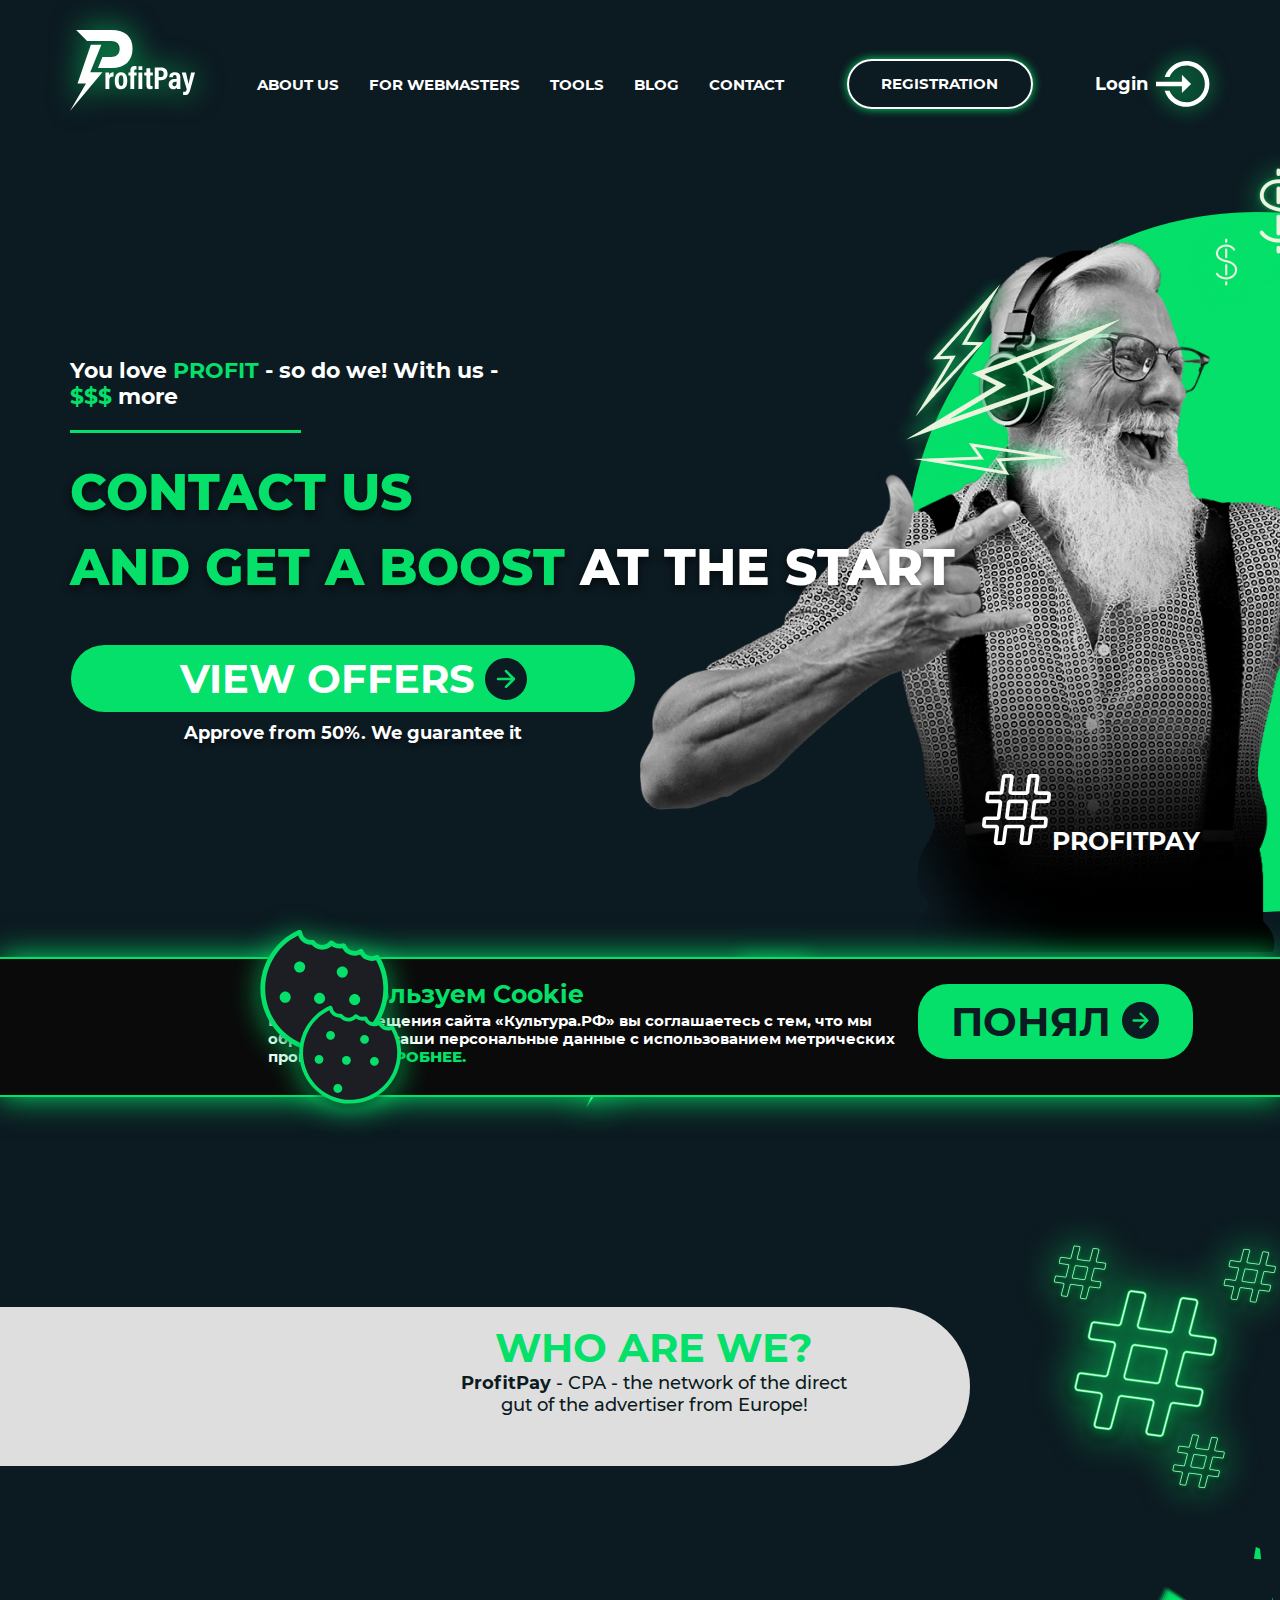
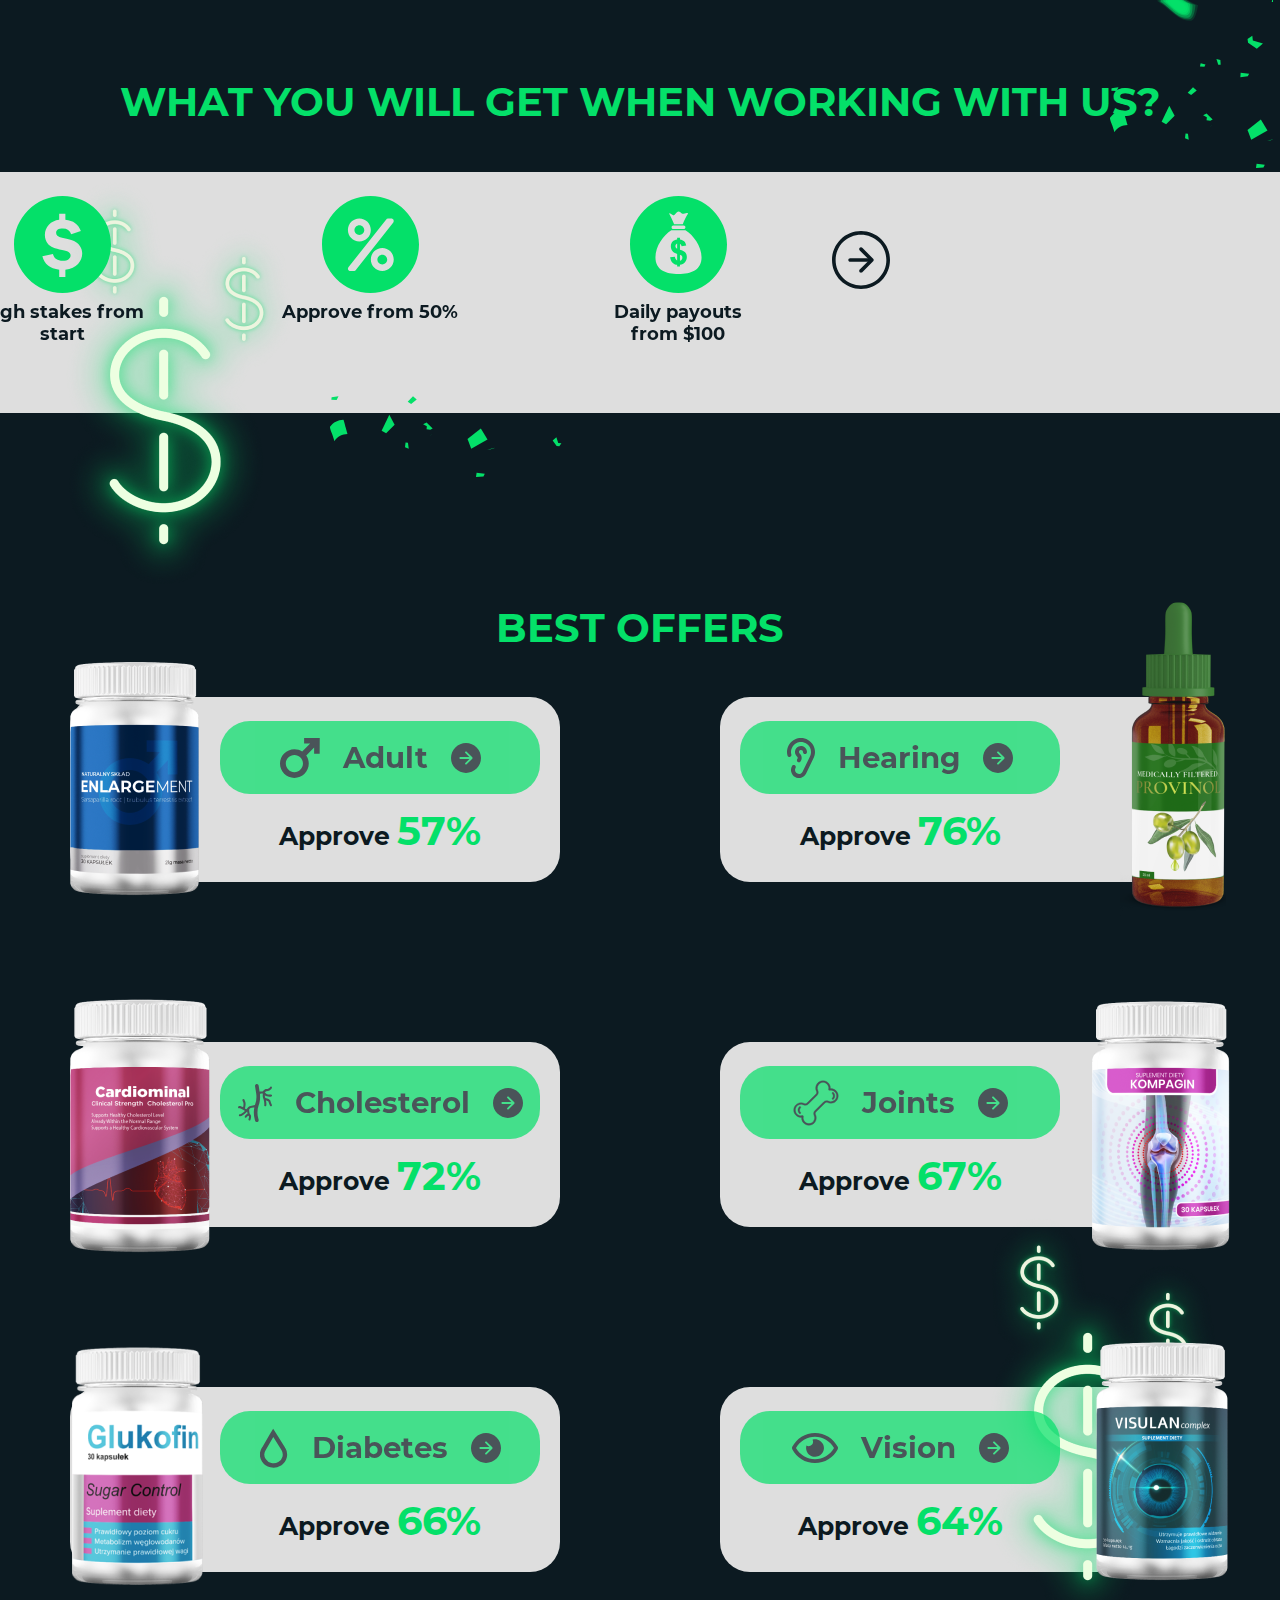
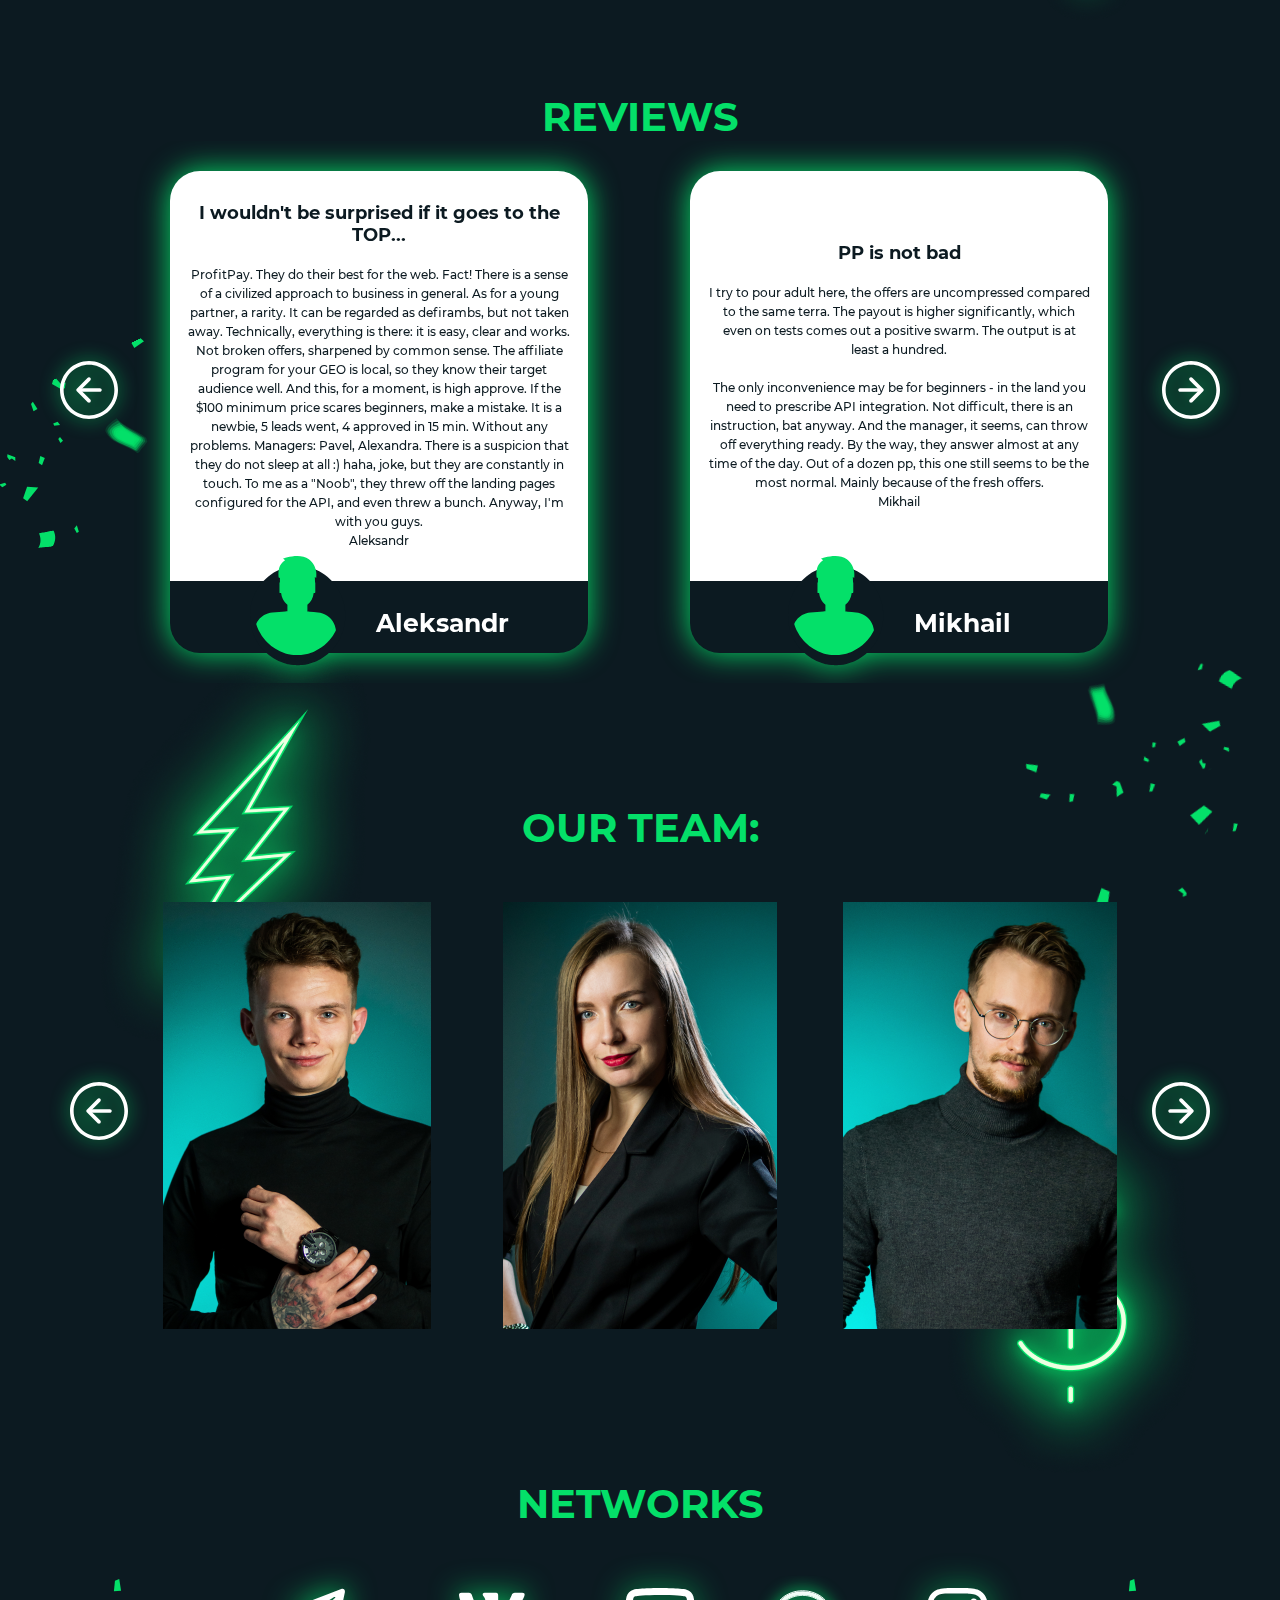
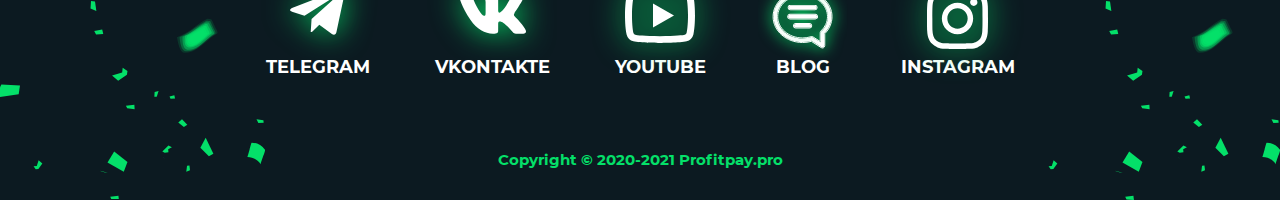
==== en/index.html @ e33f4a64 "en" ====
<!DOCTYPE html>
<html lang="en">
  <head>
    <meta charset="UTF-8" />
    <meta name="viewport" content="width=device-width, initial-scale=1.0" />
    <title>Profit Pay</title>
    <link rel="stylesheet" href="/css/style.css" />
    <link rel="stylesheet" href="/css/media.css">
  </head>

  <body class="body">
    <div class="modal-form">
      <span class="modal-form__x btnClose"></span>
      <h2 class="section-heading modal-form__heading">NETWORKS</h2>

      <div class="modal-form__socials">
        <div class="modal-form__item">
          <a  href="https://t.me/cpafbcat"  target="_blank"  class="modal-form__link">
            <span class="modal-form__icon modal-form__icon-tg"></span>
            <span class="modal-form__name">TELEGRAM</span>
            <span class="modal-form__desc">@PROFITPAYCPA</span>
            <span class="modal-form__btn">LOGIN <span class="modal-form__vector"></span></span>
          </a>
        </div>

        <div class="modal-form__item">
          <a  href="https://vk.com/profitpay"  target="_blank"  class="modal-form__link">
            <span class="modal-form__icon modal-form__icon-vk"></span>
            <span class="modal-form__name">ВКОНТАКТЕ</span>
            <span class="modal-form__desc">@PROFITPAYCPA</span>
            <span class="modal-form__btn">LOGIN <span class="modal-form__vector"></span></span>
          </a>
        </div>
      </div>
    </div>
    <div class="overlay"></div>

    <header>      
      <div class="container header__container">
        <button class="nav__toggle" id="toggle"></button>

        <div class="header__left">
          <a class="header__logo">
            <img  src="/image/logo.svg"  alt="Логотип Profit Pay"  class="header__logo-img"/>
          </a>
        </div>

        <div class="header__center">
          <ul class="nav-list">
            <li class="header__nav-item">
              <a href="#section-us" class="header__nav-link">ABOUT US</a>
            </li>

            <li class="header__nav-item">
              <a href="#section-work" class="header__nav-link">FOR WEBMASTERS</a>
            </li>

            <li class="header__nav-item">
              <a href="#section-offers" class="header__nav-link">TOOLS</a>
            </li>

            <li class="header__nav-item">
              <a href="" class="header__nav-link">BLOG</a>
            </li>

            <li class="header__nav-item">
              <a href="" class="header__nav-link">CONTACT</a>
            </li>
          </ul>
        </div>

        <div class="header__sigh-up-btn">
          <a  href="https://dashboard.profitpay.pro/register"  class="header__sign-up-link">REGISTRATION</a>
        </div>

        <div class="header__log-in-btn">
          <a  href="https://dashboard.profitpay.pro/login"  class="header__log-in-link">
            <span class="header__log-in-text">Login</span>
            <span class="header__log-in-icon"></span>
          </a>
        </div>
      </div>
    </header>

    <main>
      <h1 class="visually-hidden">Profit Pay</h1>

      <div class="section-hero__circle">
        <section class="section-hero">
          <div class="container section-hero__container">
            <div class="section-hero__lightnings">
              <img  src="/image/hero-lightnings.png"  alt=""  class="additional-img"/>
            </div>

            <div class="section-hero__dolls">
              <img src="/image/hero-doll.png" alt="" class="additional-img" />
            </div>

            <p class="section-hero__profit">
              You love <span class="green-color">PROFIT</span> - so do we! With us -
              <span class="green-color">$$$</span> more
            </p>

            <p class="section-hero__write-us">
              <span class="green-color">CONTACT US <br />AND GET A BOOST</span> AT THE START
            </p>

            <div class="section-hero__offers-btn-desc">
              <div class="section-hero__offers-btn">
                <a href="https://dashboard.profitpay.pro/register" class="section-hero__offers-link">
                  <span>VIEW OFFERS</span> 
                  <span class="section-hero__vector"></span></a>
              </div>

              <div>
                <p class="section-hero__link-desc">
                  Approve from 50%. We guarantee it
                </p>
              </div>
            </div>

            <p class="section-hero__profitpay">PROFITPAY</p>

            <ul class="section-hero__social-list">
              <li class="section-hero__social-item section-hero__social-item-tg">
                <a  href="https://t.me/cpafbcat"  target="_blank"  class="section-hero__social-link section-hero__social-link-tg">
                  <span  class="section-hero__social-icon section-hero__social-icon-tg"></span>
                  
                  <span>
                    <span class="section-hero__social-name">Telegram</span>
                    <br />@PROFITPAYCPA
                  </span>
                </a>
              </li>

              <li class="section-hero__social-item section-hero__social-item-vk">
                <a  href="https://vk.com/profitpay"  target="_blank"  class="section-hero__social-link section-hero__social-link-vk">
                  <span  class="section-hero__social-icon section-hero__social-icon-vk"></span>
                  <span>
                    <span class="section-hero__social-name">Vkontakte</span>
                    <br />VK.COM/PROFITPAY
                  </span>
                </a>
              </li>
            </ul>
          </div>

          <div class="section-cookie">
            <div class="section-cookie__container">
              <span class="section-cookie__icon"></span>
              <div class="section-cookie__text">
                <p class="section-cookie__heading">Мы используем сookie</p>
                <p class="section-cookie__desc">
                  Во время посещения сайта «Культура.РФ» вы соглашаетесь с тем, что мы обрабатываем ваши персональные данные с использованием метрических программ.
                  <a href="" class="section-cookie__link">
                    Подробнее.
                  </a>
                </p>
              </div>

              <button type="submit" class="section-cookie__btn cookiesBtnClose">
                Понял <span class="section-cookie__vector"></span>
              </button>
            </div>
          </div>
        </section>
      </div>

      <section id="section-us" class="section-us">
        <div class="section-us__container">
          <div class="section-us__info">
            <h2 class="section-heading section-us__heading">WHO ARE WE?</h2>
            <p class="section-desc section-us__desc">
              <strong>ProfitPay</strong> - CPA - the network of the direct gut of the advertiser from Europe!
            </p>
          </div>
        </div>
      </section>

      <section id="section-work" class="section-work">
        <div class="section-work__doll">
          <img src="/image/work-doll.png" alt="" class="additional-img" />
        </div>

        <div class="conf section-work__conf1"></div>
        <div class="conf section-work__conf2"></div>

        <h2 class="section-heading section-work__heading">
          WHAT YOU WILL GET WHEN WORKING WITH US?
        </h2>

        <div class="section-work__container">
          <div class="section-work__info">
            <ul class="section-work__benefit-list">
              <li  class="section-work__benefit-item section-work__benefit-item-doll">
                <p class="section-desc section-work__desc">
                  <strong>High stakes from start</strong>
                </p>
              </li>

              <li  class="section-work__benefit-item section-work__benefit-item-percent">
                <p class="section-desc section-work__desc">
                  <strong>Approve from 50%</strong>
                </p>
              </li>

              <li  class="section-work__benefit-item section-work__benefit-item-money">
                <p class="section-desc section-work__desc">
                  <strong>Daily payouts from $100</strong>
                </p>
              </li>

              <li  class="section-work__benefit-item section-work__benefit-item-call-center">
                <p class="section-desc section-work__desc">
                  <strong>Own Call Center</strong>
                </p>
              </li>

              <li  class="section-work__benefit-item section-work__benefit-item-support">
                <p class="section-desc section-work__desc">
                  <strong>Support 24/7</strong>
                </p>
              </li>

              <li  class="section-work__benefit-item section-work__benefit-item-crown">
                <p class="section-desc section-work__desc">
                  <strong>Эксклюзивные офферы и перевод промо-материалов</strong>
                </p>
              </li>
            </ul>
          </div>
        </div>
      </section>

      <section id="section-offers" class="section-offers">
        <div class="container">
          <div class="section-offers__doll">
            <img src="/image/work-doll.png" alt="" class="additional-img" />
          </div>

          <h2 class="section-heading section-offers__heading">BEST OFFERS</h2>

          <ul class="section-offers__offers-list">
            <li class="section-offers__offer">
              <img src="/image/offer-adult.png" alt="" class="section-offers__img section-offers__adult-img"/>

              <div class="section-offers__block section-offers__block-odd">
                <div class="section-offers__btn">
                  <a href="" class="section-offers__offer-link section-offers__offer-info">
                    <span class="section-offers__icon section-offers__icon-adult" ></span>
                    
                    <h3 class="section-offers__offer-name">Adult</h3>
                    
                    <span class="section-offers__icon section-offers__offer-vector" ></span>
                  </a>
                </div>

                <p class="section-offers__offer-info">
                  Approve <span class="section-heading">57%</span>
                </p>
              </div>
            </li>

            <li class="section-offers__offer">
              <img src="/image/offer-ear.png" alt="" class="section-offers__img section-offers__ear-img"/>

              <div class="section-offers__block section-offers__block-even">
                <div class="section-offers__btn">
                  <a href="" class="section-offers__offer-link section-offers__offer-info">
                    <span class="section-offers__icon section-offers__icon-ear"></span>
                    
                    <h3 class="section-offers__offer-name">Hearing</h3>
                    
                    <span class="section-offers__icon section-offers__offer-vector" ></span>
                  </a>
                </div>

                <p class="section-offers__offer-info">
                  Approve <span class="section-heading">76%</span>
                </p>
              </div>
            </li>

            <li class="section-offers__offer">
              <img src="/image/offer-cardio.png" alt="" class="section-offers__img section-offers__cardio-img"/>

              <div class="section-offers__block section-offers__block-odd">
                <div class="section-offers__btn">
                  <a href="" class="section-offers__offer-link section-offers__offer-info">
                    <span class="section-offers__icon section-offers__icon-cardio"></span>
                    <h3 class="section-offers__offer-name">Cholesterol</h3>
                    <span class="section-offers__icon section-offers__offer-vector"></span>
                  </a>
                </div>

                <p class="section-offers__offer-info">
                  Approve <span class="section-heading">72%</span>
                </p>
              </div>
            </li>

            <li class="section-offers__offer">
              <img  src="/image/offer-bone.png"  alt=""  class="section-offers__img section-offers__bone-img"/>

              <div class="section-offers__block section-offers__block-even">
                <div class="section-offers__btn">
                  <a  href=""  class="section-offers__offer-link section-offers__offer-info">
                    <span  class="section-offers__icon section-offers__icon-bone"></span>
                    <h3 class="section-offers__offer-name">Joints</h3>
                    <span  class="section-offers__icon section-offers__offer-vector"></span>
                  </a>
                </div>

                <p class="section-offers__offer-info">
                  Approve <span class="section-heading">67%</span>
                </p>
              </div>
            </li>

            <li class="section-offers__offer">
              <img  src="/image/offer-blood.png"  alt=""  class="section-offers__img section-offers__blood-img"/>

              <div class="section-offers__block section-offers__block-odd">
                <div class="section-offers__btn">
                  <a  href=""  class="section-offers__offer-link section-offers__offer-info">
                    <span  class="section-offers__icon section-offers__icon-blood"></span>
                    <h3 class="section-offers__offer-name">Diabetes</h3>
                    <span  class="section-offers__icon section-offers__offer-vector"></span>
                  </a>
                </div>

                <p class="section-offers__offer-info">
                  Approve <span class="section-heading">66%</span>
                </p>
              </div>
            </li>

            <li class="section-offers__offer">
              <img  src="/image/offer-eye.png"  alt=""  class="section-offers__img section-offers__eye-img"/>

              <div class="section-offers__block section-offers__block-even">
                <div class="section-offers__btn">
                  <a  href=""  class="section-offers__offer-link section-offers__offer-info">
                    <span  class="section-offers__icon section-offers__icon-eye"></span>
                    <h3 class="section-offers__offer-name">Vision</h3>
                    <span  class="section-offers__icon section-offers__offer-vector"></span>
                  </a>
                </div>

                <p class="section-offers__offer-info">
                  Approve <span class="section-heading">64%</span>
                </p>
              </div>
            </li>
          </ul>
        </div>
      </section>

      <section class="section-review">
        <div class="container">
          <div class="conf section-review__conf"></div>

          <h2 class="section-heading section-review__heading">REVIEWS</h2>

          <ul class="section-review__reviews-list">
            <li class="section-review__reviews-item">
              <div class="section-review__review">
                <p class="section-review__review-heading">
                  I wouldn't be surprised if it goes to the TOP...
                </p>

                <p class="section-review__review-text"> 
                  ProfitPay. They do their best for the web. Fact! There is a sense of a civilized approach to business in general. As for a young partner, a rarity. It can be regarded as defirambs, but not taken away. Technically, everything is there: it is easy, clear and works. Not broken offers, sharpened by common sense. The affiliate program for your GEO is local, so they know their target audience well. And this, for a moment, is high approve. If the $100 minimum price scares beginners, make a mistake. It is a newbie, 5 leads went, 4 approved in 15 min. Without any problems. Managers: Pavel, Alexandra. There is a suspicion that they do not sleep at all :) haha, joke, but they are constantly in touch. To me as a "Noob", they threw off the landing pages configured for the API, and even threw a bunch. Anyway, I'm with you guys.
                  Aleksandr
                </p>
              </div>

              <div class="section-review__user">
                <span>
                  <img  src="/image/review-person.svg"  alt=""  class="section-review__user-icon"/>
                </span>

                <h3 class="section-review__user-name">Aleksandr</h3>
              </div>
            </li>

            <li class="section-review__reviews-item">
              <div class="section-review__review">
                <p class="section-review__review-heading">PP is not bad</p>

                <p class="section-review__review-text">
                  I try to pour adult here, the offers are uncompressed compared to the same terra. The payout is higher significantly, which even on tests comes out a positive swarm. The output is at least a hundred.
                  
                  The only inconvenience may be for beginners - in the land you need to prescribe API integration. Not difficult, there is an instruction, bat anyway. And the manager, it seems, can throw off everything ready. By the way, they answer almost at any time of the day. Out of a dozen pp, this one still seems to be the most normal. Mainly because of the fresh offers.
                  Mikhail
                </p>
              </div>

              <div class="section-review__user">
                <span>
                  <img  src="/image/review-person.svg"  alt=""  class="section-review__user-icon"/>
                </span>

                <h3 class="section-review__user-name">Mikhail</h3>
              </div>
            </li>

            <li class="section-review__reviews-item">
              <div class="section-review__review">
                <p class="section-review__review-heading">Review of ProfitPay</p>

                <p class="section-review__review-text">
                  Posh PP. Previously, I worked mainly with leadrock, but when I got acquainted with ProfitPay, it was something with something: high payouts for all offers, a low offer price on the site, a good KC and, as a result, a high approve. On the technical side too, everything is OK, if you have any questions - Pavel is always online. As for the payments, everything is fine here - no delays. There are also various contests in which it is a pleasure to participate, as the saying goes "a good toastmaster and interesting contests").
                  Lorrens
                </p>
              </div>

              <div class="section-review__user">
                <span>
                  <img  src="/image/review-person.svg"  alt=""  class="section-review__user-icon"/>
                </span>

                <h3 class="section-review__user-name">Lorrens</h3>
              </div>
            </li>

            <li class="section-review__reviews-item">
              <div class="section-review__review">
                <p class="section-review__review-heading">
                  First impressions of the affiliate program
                </p>

                <p class="section-review__review-text">
                  I came to the ProfitPay affiliate program for the sake of interest, as the manager was very much talking about their high approval and high-quality promos. Well, I was pleasantly surprised indeed! Now the team and I have been working with them for 1.5 months. There are no special comments. There were issues with form validation - but they were quickly eliminated. Tech suport - fire! Always in touch. So I recommend it from the bottom of my heart!
                  Anton
                </p>
              </div>

              <div class="section-review__user">
                <span>
                  <img  src="/image/review-person.svg"  alt=""  class="section-review__user-icon"/>
                </span>

                <h3 class="section-review__user-name">Anton</h3>
              </div>
            </li>
          </ul>
        </div>
      </section>

      <section class="section-team">
        <div class="container">
          <div class="section-team__lightning">
            <img  src="/image/team-lightning.png"  alt=""  class="additional-img"/>
          </div>

          <div class="section-team__doll">
            <img src="/image/team-doll.png" alt="" class="additional-img" />
          </div>

          <div class="conf section-team__conf"></div>

          <h2 class="section-heading section-team__heading">Our team:</h2>

          <ul class="section-team__team-list">
            <li class="section-team__item">
              <img src="/image/photo1.png" alt="" />
            </li>

            <li class="section-team__item">
              <img src="/image/photo2.png" alt="" />
            </li>

            <li class="section-team__item">
              <img src="/image/photo3.png" alt="" />
            </li>

            <li class="section-team__item">
              <img src="/image/photo4.png" alt="" />
            </li>

            <li class="section-team__item">
              <img src="/image/photo5.png" alt="" />
            </li>

            <li class="section-team__item">
              <img src="/image/photo6.png" alt="" />
            </li>
          </ul>

          <!-- <div class="section-team__person section-team__person1">
            <div class="section-team__name-info">
              <span class="section-team__name">Pavel lushko</span>
              <span class="section-team__vector"></span>
            </div>
            
            <div class="section-team__photo">
              <img src="/image/photo1.png" alt="" />
            </div>
  
            <div class="section-team__about">
              <p>
                Lorem ipsum dolor sit amet consectetur, adipisicing elit. Temporibus beatae velit quibusdam voluptatibus, fugit illum iusto rem error suscipit expedita aperiam officiis porro tenetur, blanditiis dolore a? Dicta, quam voluptatem.
              </p>
            </div>
          </div>

          <div class="section-team__person section-team__person2">
            <div class="section-team__name-info">
              <span class="section-team__name">Pavel lushko</span>
              <span class="section-team__vector"></span>
            </div>
            
            <div class="section-team__photo">
              <img src="/image/photo2.png" alt="" />
            </div>
  
            <div class="section-team__about">
              <p>
                Lorem ipsum dolor sit amet consectetur, adipisicing elit. Temporibus beatae velit quibusdam voluptatibus, fugit illum iusto rem error suscipit expedita aperiam officiis porro tenetur, blanditiis dolore a? Dicta, quam voluptatem.
              </p>
            </div>
          </div>

          <div class="section-team__person section-team__person3">
            <div class="section-team__name-info">
              <span class="section-team__name">Pavel lushko</span>
              <span class="section-team__vector"></span>
            </div>
            
            <div class="section-team__photo">
              <img src="/image/photo3.png" alt="" />
            </div>
  
            <div class="section-team__about">
              <p>
                Lorem ipsum dolor sit amet consectetur, adipisicing elit. Temporibus beatae velit quibusdam voluptatibus, fugit illum iusto rem error suscipit expedita aperiam officiis porro tenetur, blanditiis dolore a? Dicta, quam voluptatem.
              </p>
            </div>
          </div>

          <div class="section-team__person section-team__person4">
            <div class="section-team__name-info">
              <span class="section-team__name">Pavel lushko</span>
              <span class="section-team__vector"></span>
            </div>
            
            <div class="section-team__photo">
              <img src="/image/photo4.png" alt="" />
            </div>
  
            <div class="section-team__about">
              <p>
                Lorem ipsum dolor sit amet consectetur, adipisicing elit. Temporibus beatae velit quibusdam voluptatibus, fugit illum iusto rem error suscipit expedita aperiam officiis porro tenetur, blanditiis dolore a? Dicta, quam voluptatem.
              </p>
            </div>
          </div>

          <div class="section-team__person section-team__person5">
            <div class="section-team__name-info">
              <span class="section-team__name">Pavel lushko</span>
              <span class="section-team__vector"></span>
            </div>
            
            <div class="section-team__photo">
              <img src="/image/photo5.png" alt="" />
            </div>
  
            <div class="section-team__about">
              <p>
                Lorem ipsum dolor sit amet consectetur, adipisicing elit. Temporibus beatae velit quibusdam voluptatibus, fugit illum iusto rem error suscipit expedita aperiam officiis porro tenetur, blanditiis dolore a? Dicta, quam voluptatem.
              </p>
            </div>
          </div>

          <div class="section-team__person section-team__person6">
            <div class="section-team__name-info">
              <span class="section-team__name">Pavel lushko</span>
              <span class="section-team__vector"></span>
            </div>
            
            <div class="section-team__photo">
              <img src="/image/photo6.png" alt="" />
            </div>
  
            <div class="section-team__about">
              <p>
                Lorem ipsum dolor sit amet consectetur, adipisicing elit. Temporibus beatae velit quibusdam voluptatibus, fugit illum iusto rem error suscipit expedita aperiam officiis porro tenetur, blanditiis dolore a? Dicta, quam voluptatem.
              </p>
            </div>
          </div> -->

          <!-- <div class="section-team__person-320 section-team__person1-320">
            <p class="section-team__name-320">
              Lorem ipsum
            </p>

            <p class="section-desc">
              Lorem ipsum, dolor sit amet consectetur adipisicing elit. Voluptatem magnam accusantium odio obcaecati error tempore aspernatur, architecto officia amet corrupti. Accusantium voluptatum provident quibusdam eius velit alias excepturi. Eos, nam.
            </p>
          </div>

          <div class="section-team__person-320 section-team__person2-320">
            <p class="section-team__name-320">
              Lorem ipsum
            </p>

            <p class="section-desc">
              Lorem ipsum, dolor sit amet consectetur adipisicing elit. Voluptatem magnam accusantium odio obcaecati error tempore aspernatur, architecto officia amet corrupti. Accusantium voluptatum provident quibusdam eius velit alias excepturi. Eos, nam.
            </p>
          </div>

          <div class="section-team__person-320 section-team__person3-320">
            <p class="section-team__name-320">
              Lorem ipsum
            </p>

            <p class="section-desc">
              Lorem ipsum, dolor sit amet consectetur adipisicing elit. Voluptatem magnam accusantium odio obcaecati error tempore aspernatur, architecto officia amet corrupti. Accusantium voluptatum provident quibusdam eius velit alias excepturi. Eos, nam.
            </p>
          </div>

          <div class="section-team__person-320 section-team__person4-320">
            <p class="section-team__name-320">
              Lorem ipsum
            </p>

            <p class="section-desc">
              Lorem ipsum, dolor sit amet consectetur adipisicing elit. Voluptatem magnam accusantium odio obcaecati error tempore aspernatur, architecto officia amet corrupti. Accusantium voluptatum provident quibusdam eius velit alias excepturi. Eos, nam.
            </p>
          </div>

          <div class="section-team__person-320 section-team__person5-320">
            <p class="section-team__name-320">
              Lorem ipsum
            </p>

            <p class="section-desc">
              Lorem ipsum, dolor sit amet consectetur adipisicing elit. Voluptatem magnam accusantium odio obcaecati error tempore aspernatur, architecto officia amet corrupti. Accusantium voluptatum provident quibusdam eius velit alias excepturi. Eos, nam.
            </p>
          </div>

          <div class="section-team__person-320 section-team__person6-320">
            <p class="section-team__name-320">
              Lorem ipsum
            </p>

            <p class="section-desc">
              Lorem ipsum, dolor sit amet consectetur adipisicing elit. Voluptatem magnam accusantium odio obcaecati error tempore aspernatur, architecto officia amet corrupti. Accusantium voluptatum provident quibusdam eius velit alias excepturi. Eos, nam.
            </p>
          </div> -->

        </div>
      </section>
    </main>

    <footer>
      <div class="container footer__container">
        <div class="conf footer__conf1"></div>

        <div class="conf footer__conf2"></div>

        <h2 class="section-heading footer__heading">NETWORKS</h2>

        <ul class="footer__social-list">
          <li class="footer-social-item">
            <a href="https://t.me/cpafbcat" target="_blank" class="social-link">
              <span class="footer__icon footer__icon-tg"></span>
              <span>TELEGRAM</span>
            </a>
          </li>

          <li class="footer-social-item">
            <a  href="https://vk.com/profitpay"  target="_blank"  class="social-link">
              <span class="footer__icon footer__icon-vk"></span>
              <span>VKONTAKTE</span>
            </a>
          </li>

          <li class="footer-social-item">
            <a  href="https://www.youtube.com/channel/UCQJb5KlQ7QaWTb9ZSTVBlJw"  target="_blank"  class="social-link">
              <span class="footer__icon footer__icon-youtube"></span>
              <span>YOUTUBE</span>
            </a>
          </li>

          <li class="footer-social-item">
            <a  href="https://profitpay.pro/blog/"  target="_blank"  class="social-link">
              <span class="footer__icon footer__icon-blog"></span>
              <span>BLOG</span>
            </a>
          </li>

          <li class="footer-social-item footer__social-item-inst">
            <a  href="https://bit.ly/3rY7jdA"  target="_blank"  class="social-link">
              <span class="footer__icon footer__icon-inst"></span>
              <span>INSTAGRAM</span>
            </a>
          </li>
        </ul>

        <p class="footer__copyright">
          Copyright © 2020-2021 Profitpay.pro
        </p>
      </div>
    </footer>

    <link rel="stylesheet" href="/libs/slick/slick-theme.css" />
    <link rel="stylesheet" href="/libs/slick/slick.css" />
    <script src="/libs/jquery.min.js"></script>
    <script src="/libs/slick/slick.min.js"></script>
    <script src="/js/main.js"></script>
    <script>
      toggle.onclick = () => {
        nav.classList.toggle("expand");
      };
    </script>
  </body>
</html>
---- css/style.css ----
@font-face {
  font-family: "Montserrat";
  font-style: normal;
  font-weight: 500;
  font-display: swap;
  src: url("/fonts/Montserrat500.woff2") format("woff2"),
    url("/fonts/Montserrat500.woff") format("woff");
}

@font-face {
  font-family: "Montserrat";
  font-style: normal;
  font-weight: 700;
  font-display: swap;
  src: url("/fonts/Montserrat700.woff2") format("woff2"),
    url("/fonts/Montserrat700.woff") format("woff");
}

@font-face {
  font-family: "Montserrat";
  font-style: normal;
  font-weight: 800;
  font-display: swap;
  src: url("/fonts/Montserrat800.woff2") format("woff2"),
    url("/fonts/Montserrat800.woff") format("woff");
}

html {
  box-sizing: border-box;
}

*,
*::before,
*::after {
  box-sizing: inherit;
}

:root {
  --green-color: #04e069;
  --desc-color: #0c1a21;
}

body {
  margin: 0;
  padding: 30px 0;
  min-height: 5000px;
  font-family: "Montserrat", Arial, sans-serif;
  font-size: 18px;
  color: #fff;
  line-height: 1;
  background-color: #0c1a21;
  background-position: bottom center;
  background-image: url("/image/bg_lg.png");
  background-repeat: no-repeat;
}

.body.modal-open {
  overflow: hidden;
}

button,
input {
  font: inherit;
}

img {
  max-width: 100%;
  height: auto;
}

a {
  color: inherit;
  text-decoration: none;
}

ul {
  margin: 0;
  padding: 0;
  list-style: none;
}

h1,
h2,
h3,
p {
  margin: 0;
  padding: 0;
}

.container {
  margin: 0 auto;
  max-width: 1220px;
  min-width: 320px;
  padding-right: 40px;
  padding-left: 40px;
}

.visually-hidden {
  position: absolute !important;
  clip-path: rect(1px 1px 1px 1px);
  clip-path: rect(1px, 1px, 1px, 1px);
  padding: 0 !important;
  border: 0 !important;
  height: 1px !important;
  width: 1px !important;
  overflow: hidden;
}

.section-heading {
  font-size: 40px;
  font-weight: 700;
  line-height: 49px;
  color: var(--green-color);
  text-transform: uppercase;
  cursor: default;
}

.section-desc {
  line-height: 22px;
  color: var(--desc-color);
  cursor: default;
}

.additional-img {
  width: 100%;
  height: auto;
}

.conf {
  background-repeat: no-repeat;
  background-image: url("/image/work-conf1.svg");
}

/* Header */

.header__container {
  display: flex;
  justify-content: space-between;
  height: 82px;
  font-weight: 700;
  margin-bottom: 100px;
}

.nav__toggle {
  display: none;
}

/* .burger {
  display: none;
  width: 20px;
  height: 14px;
  background-repeat: no-repeat;
  background-size: contain;
  background-image: url("/image/burger.svg");
} */

.header__logo-img {
  filter: drop-shadow(0px 0px 15px rgba(4, 224, 105, 0.8));
}

.nav-list {
  display: flex;
  transform: translateY(46px);
}

.header__nav-item {
  font-size: 15px;
  line-height: 18px;
  border-bottom: 0px solid var(--green-color);
  transition: border-bottom 0.2s ease-out;
  text-transform: uppercase;
}

.header__nav-item:hover,
.header__nav-item:focus {
  border-bottom: 2px solid var(--green-color);
}

.header__nav-item:active {
  border-bottom: 2px solid #05753a;
}

.header__nav-item:not(:last-child) {
  margin-right: 30px;
}

.header__sign-up-link {
  display: block;
  border: 2px solid #fff;
  border-radius: 30px;
  box-shadow: 0px 0px 10px var(--green-color);
  padding: 14px;
  width: 186px;
  font-size: 15px;
  line-height: 18px;
  text-align: center;
  cursor: pointer;
  transform: translateY(29px);
  transition: background-color 0.5s ease-out;
}

.header__sign-up-link:hover,
.header__sign-up-link:focus {
  background-color: var(--green-color);
}

.header__sign-up-link:active {
  background-color: #05753a;
}

.header__log-in-link {
  display: flex;
  align-items: center;
  padding: 16px 0;
  transform: translateY(15px);
  transition: filter 0.5s ease-out;
}

.header__log-in-icon {
  display: block;
  margin-left: 8px;
  width: 54px;
  height: 46px;
  background-size: contain;
  background-image: url("/image/header-vector.svg");
  background-repeat: no-repeat;
  filter: drop-shadow(0px 0px 10px var(--green-color));
}

.header__log-in-link:hover,
.header__log-in-link:focus {
  filter: drop-shadow(0px 0px 15px var(--green-color));
}

.header__log-in-link:active {
  filter: drop-shadow(0px 0px 10px var(--green-color));
}

/* Modal form */

.overlay {
  position: fixed;
  top: 0;
  left: 0;
  width: 100%;
  height: 100%;
  z-index: 3;
  backdrop-filter: blur(8px);
  cursor: pointer;
  display: none;
}

.modal-form {
  position: fixed;
  top: 10%;
  left: 22%;
  padding: 40px 85px;
  box-shadow: 0px 0px 37px 13px rgba(4, 224, 105, 0.7);
  border-radius: 30px;
  width: 1057px;
  height: 664px;
  text-align: center;
  background-color: #0a0a0a;
  z-index: 5;
  display: none;
}

.modal-form__x {
  position: absolute;
  top: 24px;
  right: 36px;
  width: 47px;
  height: 47px;
  background-size: contain;
  background-repeat: no-repeat;
  background-image: url("/image/x.svg");
  cursor: pointer;
  transition-property: transform, background-image;
  transition-duration: 0.3s;
  transition-timing-function: ease-out;
}

.modal-form__x:hover {
  transform: rotate(90deg);
  background-image: url("/image/x-white.svg");
}

.modal-form__x:active {
  background-image: url("/image/x.svg");
}

.modal-form__heading {
  margin-bottom: 60px;
  color: #fff;
}

.modal-form__socials {
  display: flex;
  justify-content: space-between;
}

.modal-form__link {
  display: flex;
  flex-direction: column;
  justify-content: flex-end;
  align-items: center;
  padding: 30px 55px;
  border: 2px solid var(--green-color);
  border-radius: 30px;
  width: 390px;
  height: 417px;
  transition: box-shadow 0.3s ease-out;
}

.modal-form__link:hover {
  box-shadow: 0px 4px 29px var(--green-color);
}

.modal-form__link:active {
  box-shadow: none;
}

/* не получилось достучаться */
/* .modal-form__link:hover .modal-form__heading {
  color: var(--green-color);
} */

.modal-form__icon {
  display: block;
  margin-bottom: 32px;
  background-repeat: no-repeat;
  background-size: contain;
}

.modal-form__icon-tg {
  width: 142px;
  height: 120px;
  background-image: url("/image/telegram.svg");
}

.modal-form__icon-vk {
  width: 176px;
  height: 107px;
  background-image: url("/image/vk.svg");
}

.modal-form__name {
  font-size: 40px;
  font-weight: 700;
  line-height: 49px;
  text-transform: uppercase;
}

.modal-form__desc {
  margin-bottom: 34px;
  font-weight: 500;
  line-height: 22px;
}

.modal-form__btn {
  width: 273px;
  padding: 12px 15px 12px 38px;
  border-radius: 30px;
  font-size: 40px;
  font-weight: 700;
  line-height: 49px;
  color: var(--desc-color);
  text-transform: uppercase;
  background-color: var(--green-color);
}

.modal-form__vector {
  display: inline-block;
  height: 42px;
  width: 42px;
  transform: translateY(5px);
  background-repeat: no-repeat;
  background-size: contain;
  background-image: url("/image/hero-vector.svg");
}

/* Hero */

.green-color {
  color: var(--green-color);
}

.section-hero__container {
  padding-top: 120px;
  min-height: 740px;
}

.section-hero {
  background-position: 640px 30px;
  background-image: url("/image/man.png");
  background-repeat: no-repeat;
}

.section-hero__circle {
  background-position: 906px 0px;
  background-repeat: no-repeat;
  background-image: url("/image/hero-green-circle.svg");
}

.section-hero__lightnings {
  position: absolute;
  transform: translate(720px, -180px);
}

.section-hero__dolls {
  position: absolute;
  transform: translate(1110px, -200px);
}

.section-hero__profit {
  position: relative;
  margin-bottom: 20px;
  padding-bottom: 25px;
  font-size: 22px;
  font-weight: 700;
  line-height: 26px;
  white-space: pre-line;
}

.section-hero__profit::after {
  content: "";
  position: absolute;
  margin-top: 20px;
  width: 231px;
  height: 3px;
  border-bottom: 3px solid var(--green-color);
}

.section-hero__write-us {
  margin-bottom: 40px;
  font-size: 50px;
  font-weight: 800;
  line-height: 75px;
  text-shadow: 0px 4px 8px rgba(0, 0, 0, 0.6);
  text-transform: uppercase;
}

.section-hero__offers-btn-desc {
  display: flex;
  flex-direction: column;
  margin-bottom: 30px;
  max-width: 566px;
  align-items: center;
}

.section-hero__offers-btn {
  margin-bottom: 10px;
}

.section-hero__offers-link {
  display: flex;
  align-items: center;
  justify-content: center;
  padding: 9px 27px;
  border-radius: 50px;
  width: 564px;
  min-height: 65px;
  font-size: 40px;
  font-weight: 700;
  line-height: 49px;
  background: var(--green-color);
  transition-property: transform, box-shadow;
  transition-duration: 0.5s;
  transition-timing-function: ease-out;
}

.section-hero__vector {
  display: inline-block;
  margin-left: 10px;
  width: 42px;
  height: 42px;
  background-repeat: no-repeat;
  background-size: contain;
  background-image: url("/image/hero-vector.svg");
}

.section-hero__offers-link:hover,
.section-hero__offers-link:focus {
  transform: scale(1.01, 1.01);
  box-shadow: 0px 0px 10px var(--green-color);
}

.section-hero__offers-link:active {
  transform: scale(1, 1);
  box-shadow: none;
}

.section-hero__link-desc {
  font-weight: 700;
  line-height: 22px;
  text-shadow: 0px 4px 4px rgba(0, 0, 0, 0.4);
}

.section-hero__profitpay {
  margin-left: 80%;
  margin-bottom: 98px;
  padding-left: 70px;
  padding-top: 50px;
  width: 220px;
  min-height: 82px;
  font-size: 25px;
  font-weight: 700;
  line-height: 35px;
  background-position: left top;
  background-image: url("/image/hero-hash.svg");
  background-repeat: no-repeat;
}

.section-hero__social-list {
  display: flex;
  justify-content: center;
  margin-bottom: 80px;
  min-height: 180px;
  background-position-x: 440px;
  background-position-y: center;
  background-size: 19%;
  background-image: url("/image/hero-lightning.png");
  background-repeat: no-repeat;
}

.section-hero__social-item:not(:last-child) {
  margin-right: 235px;
}

.section-hero__social-name {
  font-weight: 700;
  line-height: 22px;
}

.section-hero__social-link {
  position: relative;
  display: flex;
  font-weight: 500;
  line-height: 22px;
}

.section-hero__social-icon {
  display: block;
  background-repeat: no-repeat;
  background-size: contain;
  filter: drop-shadow(0px 0px 10px var(--green-color));
  transition: transform 0.5s ease-out;
}

.section-hero__social-icon-tg {
  margin-right: 23px;
  width: 56px;
  height: 47px;
  background-image: url("/image/telegram.svg");
}

.section-hero__social-icon-vk {
  margin-right: 16px;
  width: 64px;
  height: 39px;
  background-image: url("/image/vk.svg");
}

.section-hero__social-link:hover .section-hero__social-icon,
.section-hero__social-link:focus .section-hero__social-icon {
  transform: scale(1.3, 1.3);
}

.section-hero__social-link:active .section-hero__social-icon {
  transform: scale(1, 1);
}

.section-hero__social-link::after {
  content: "";
  position: absolute;
  margin-left: 80px;
  margin-top: 50px;
  height: 2px;
  border: 2px solid var(--green-color);
}

.section-hero__social-link-tg::after {
  width: 143px;
}

.section-hero__social-link-vk::after {
  width: 165px;
}

/* Cookie */

.section-cookie {
  position: absolute;
  border-top: 2px solid var(--green-color);
  border-bottom: 2px solid var(--green-color);
  box-shadow: 0px 0px 29px #04E069;
  width: 100%;
  height: 140px;
  background-color: #0A0A0A;
  transform: translateY(-260px);
}

.section-cookie__container {
  display: flex;
  justify-content: center;
  align-items: center;
  margin: 0 auto;
  padding: 18px 0 18px 180px;
  width: 1130px;
}

.section-cookie__icon {
  position: absolute;
  left: 20%;
  width: 149px;
  height: 184px;
  background-repeat: no-repeat;
  background-size: contain;
  background-image: url("/image/cookie.svg");
  filter: drop-shadow(0px 4px 15px rgba(4, 224, 105, 0.7));
}

.section-cookie__text {
  width: 650px;
}

.section-cookie__heading {
  font-size: 25px;
  line-height: 35px;
  font-weight: 700;
  color: var(--green-color);
  text-transform: capitalize;
}

.section-cookie__desc {
  font-size: 15px;
  line-height: 18px;
  font-weight: 700;
}

.section-cookie__link {
  font-weight: 800;
  color: var(--green-color);
  text-transform: uppercase;
}

.section-cookie__btn {
  padding: 13px 13px;
  border: none;
  border-radius: 30px;
  width: 275px;
  font-size: 40px;
  font-weight: 700;
  line-height: 49px;
  color: var(--desc-color);
  text-transform: uppercase;
  background-color: var(--green-color);
  cursor: pointer;
  outline: none;
}

.section-cookie__vector {
  display: inline-block;
  width: 37px;
  height: 37px;
  background-repeat: no-repeat;
  background-size: contain;
  background-image: url("/image/offers-vector.svg");
  transform: translateY(3px);
}

/* Section-us */

.section-us__container {
  min-height: 300px;
  margin-bottom: 160px;
  padding-top: 90px;
  background-position-x: 1000px;
  background-position-y: center;
  background-image: url("/image/us-hashes.png");
  background-repeat: no-repeat;
}

.section-us__info {
  padding: 16px 112px 49px 450px;
  width: 970px;
  min-height: 159px;
  border-radius: 0 200px 200px 0;
  text-align: center;
  background-color: #dedede;
  transition: box-shadow 0.5s ease-out;
}

.section-us__info:hover {
  box-shadow: 0px 0px 30px var(--green-color);
}

/* Section-work */

.section-work__container {
  display: flex;
  align-items: flex-end;
  flex-direction: column;
  margin-bottom: 190px;
}

.section-work__heading {
  margin-bottom: 46px;
  text-align: center;
}

.section-work__info {
  width: 1520px;
  min-height: 199px;
  padding: 24px 390px 24px 88px;
  border-radius: 200px 0 0 200px;
  background-color: #dedede;
  transition: box-shadow 0.5s ease-out;
}

.section-work__info:hover {
  box-shadow: 0px 0px 30px var(--green-color);
}

.section-work__left-arrow,
.section-work__right-arrow {
  position: absolute;
  top: 35px;
  width: 58px;
  height: 58px;
  z-index: 1;
  cursor: pointer;
}

.section-work__left-arrow {
  transform: translateX(-60px);
}

.section-work__right-arrow {
  right: 0;
  transform: translateX(60px);
}

.section-work__benefit-list {
  display: flex;
  justify-content: center;
  margin: 0 60px;
}

.section-work__benefit-item {
  position: relative;
  display: inline-block;
  padding: 105px 65px 0;
  text-align: center;
  background-position: center top;
  background-repeat: no-repeat;
  outline: none;
}

.section-work__benefit-item-doll {
  background-image: url("/image/work-doll.svg");
}

.section-work__benefit-item-percent {
  background-image: url("/image/work-percent.svg");
}

.section-work__benefit-item-money {
  background-image: url("/image/work-money.svg");
}

.section-work__benefit-item-call-center {
  background-image: url("/image/work-call-center.svg");
}

.section-work__benefit-item-support {
  background-image: url("/image/work-support.svg");
}

.section-work__benefit-item-crown {
  background-image: url("/image/work-crown.svg");
}

.section-work__conf1 {
  position: absolute;
  width: 270px;
  height: 90px;
  background-position: center bottom;
  background-image: url("/image/work-conf2.svg");
  transform: translate(330px, 310px);
}

.section-work__conf2 {
  position: absolute;
  width: 170px;
  height: 221px;
  right: 0;
  transform: translateY(-130px);
}

.section-work__doll {
  position: absolute;
  left: 40px;
  transform: translateY(90px);
}

/* Section offers */

.section-offers {
  margin-bottom: 120px;
}

.section-offers__heading {
  margin-bottom: 45px;
  text-align: center;
}

.section-offers__offers-list {
  display: flex;
  flex-wrap: wrap;
  justify-content: space-between;
}

.section-offers__offer {
  transition-property: transform, filter;
  transition-duration: 0.3s;
  transition-timing-function: ease-out;
}

.section-offers__offer:not(:nth-last-child(-n + 3)) {
  margin-bottom: 160px;
}

.section-offers__offer:hover .section-offers__offer-link,
.section-offers__offer:focus .section-offers__offer-link {
  opacity: 1;
}

.section-offers__offer:hover,
.section-offers__offer:focus {
  transform: scale(1.01);
  filter: drop-shadow(0px 0px 10px var(--green-color));
}

.section-offers__offer:active {
  transform: scale(1);
}

.section-offers__block {
  width: 490px;
  min-height: 185px;
  border-radius: 30px;
  text-align: center;
  background-color: #dedede;
}

.section-offers__block-odd {
  padding: 24px 20px 22px 150px;
}

.section-offers__block-even {
  padding: 24px 150px 22px 20px;
}

.section-offers__offer-info {
  font-size: 25px;
  font-weight: 700;
  line-height: 35px;
  color: var(--desc-color);
}

.section-offers__offer-link {
  display: flex;
  justify-content: center;
  align-items: center;
  margin-bottom: 12px;
  padding: 10px;
  border-radius: 30px;
  width: 100%;
  min-height: 73px;
  background-color: var(--green-color);
  opacity: 0.7;
  cursor: pointer;
  transition: opacity 0.3s ease-out;
}

.section-offers__offer-name {
  margin-right: 23px;
  margin-left: 23px;
}

.section-offers__adult-img {
  position: absolute;
  transform: translateY(-35px);
}

.section-offers__ear-img {
  position: absolute;
  transform: translate(400px, -110px);
}

.section-offers__cardio-img {
  position: absolute;
  transform: translateY(-70px);
}

.section-offers__bone-img {
  position: absolute;
  transform: translate(345px, -60px);
}

.section-offers__blood-img {
  position: absolute;
  transform: translateY(-45px);
}

.section-offers__eye-img {
  position: absolute;
  transform: translate(310px, -60px);
}

.section-offers__icon {
  display: block;
  background-repeat: no-repeat;
  background-size: contain;
}

.section-offers__offer-vector {
  width: 30px;
  height: 30px;
  background-image: url("/image/offers-vector.svg");
}

.section-offers__icon-adult {
  width: 40px;
  height: 40px;
  background-image: url("/image/adult-img.svg");
}

.section-offers__icon-ear {
  width: 28px;
  height: 40px;
  background-image: url("/image/ear-img.svg");
}

.section-offers__icon-cardio {
  width: 34px;
  height: 38px;
  background-image: url("/image/cardio-img.svg");
}

.section-offers__icon-bone {
  width: 46px;
  height: 46px;
  background-image: url("/image/bone-img.svg");
}

.section-offers__icon-blood {
  width: 29px;
  height: 40px;
  background-image: url("/image/blood-img.svg");
}

.section-offers__icon-eye {
  width: 46px;
  height: 30px;
  background-image: url("/image/eye-img.svg");
}

.section-offers__doll {
  position: absolute;
  right: 50px;
  transform: translateY(600px);
}

/* Section review */

.section-review {
  margin-bottom: 120px;
}

.section-review__heading {
  text-align: center;
}

.section-review__reviews-list {
  display: flex;
  justify-content: center;
  align-items: center;
  margin: 0 50px;
}

.section-review__vector-left,
.section-review__vector-right {
  position: absolute;
  top: 220px;
  width: 58px;
  height: 58px;
  z-index: 1;
  cursor: pointer;
  filter: drop-shadow(0px 0px 29px rgba(4, 224, 105, 1));
  filter: drop-shadow(0px 0px 9px rgba(4, 224, 105, 1));
}

.section-review__vector-left {
  transform: translateX(-60px);
}

.section-review__vector-right {
  right: 0;
  transform: translateX(60px);
}

.section-review__reviews-item {
  margin: 30px 20px;
  padding: 0 30px;
  filter: drop-shadow(0px 0px 15px var(--green-color));
  outline: none;
}

.section-review__review {
  display: flex;
  flex-direction: column;
  justify-content: center;
  padding: 19px 18px;
  width: 418px;
  height: 410px;
  border-radius: 30px 30px 0 0px;
  color: var(--desc-color);
  text-align: center;
  background-color: #fff;
}

.section-review__review-heading {
  font-weight: 700;
  line-height: 22px;
  cursor: default;
}

.section-review__review-text {
  font-size: 12px;
  line-height: 19px;
  white-space: pre-line;
  cursor: default;
}

.section-review__user {
  display: flex;
  justify-content: center;
  padding: 25px 10px 11px;
  border-radius: 0 0 30px 30px;
  width: 418px;
  height: 72px;
  background-color: var(--desc-color);
}

.section-review__user-icon {
  margin-right: 30px;
  transform: translateY(-50px);
}

.section-review__user-name {
  font-size: 25px;
  font-weight: 700;
  line-height: 35px;
  cursor: default;
}

.section-review__conf {
  position: absolute;
  width: 150px;
  height: 221px;
  left: 0;
  transform: matrix(-0.43, -0.9, -0.9, 0.43, 0, 250);
}

/* Section team  */

.section-team {
  margin-bottom: 150px;
}

.section-team__heading {
  margin-bottom: 50px;
  text-align: center;
}

.section-team__team-list {
  display: flex;
  justify-content: center;
  align-items: center;
  margin: 0 60px;
}

.section-team__item {
  padding: 0 33px;
  outline: none;
  cursor: pointer;
}

.section-team__vector-left,
.section-team__vector-right {
  position: absolute;
  top: 180px;
  width: 58px;
  height: 58px;
  z-index: 1;
  cursor: pointer;
  filter: drop-shadow(0px 0px 29px rgba(4, 224, 105, 1));
  filter: drop-shadow(0px 0px 9px rgba(4, 224, 105, 1));
}

.section-team__vector-left {
  transform: translateX(-60px);
}

.section-team__vector-right {
  right: 0;
  transform: translateX(60px);
}

.section-team__person-320 {
  display: none;
}

.section-team__person {
  display: flex;
  justify-content: center;
  flex-basis: 82%;
  height: 427px;
}

.section-team__name-info {
  flex: 0 0 32%;
  display: flex;
  flex-direction: column;
  align-items: center;
}

.section-team__name {
  margin-bottom: 30px;
  font-size: 45px;
  font-weight: 800;
  line-height: 50px;
  text-align: center;
  text-transform: uppercase;
  transform: translateX(-90px);
}

.section-team__vector {
  display: block;
  width: 218px;
  height: 198px;
  background-repeat: no-repeat;
  background-size: contain;
  background-image: url("/image/team-vector.svg");
  filter: drop-shadow(0px 0px 45px var(--green-color));
}

.section-team__photo {
  flex: 0 0 23.5%;
}

.section-team__about {
  flex: 0 0 27.5%;
  display: flex;
  align-items: center;
  padding: 21px;
  line-height: 25px;
  font-weight: 500;
  color: #000;
  text-align: center;
  background-color: #dedede;
}

.section-team__lightning {
  position: absolute;
  left: 50px;
  transform: translateY(-200px);
}

.section-team__doll {
  position: absolute;
  right: 50px;
  transform: translateY(250px);
}

.section-team__conf {
  position: absolute;
  width: 270px;
  height: 221px;
  right: 10px;
  background-image: url("/image/work-conf2.svg");
  transform: matrix(-0.27, 0.96, 0.96, 0.27, 0, -130);
}

/* Footer */

.footer__heading {
  margin-bottom: 60px;
  text-align: center;
}

.footer__social-list {
  display: flex;
  justify-content: center;
  margin-bottom: 73px;
}

.footer-social-item:not(:last-child) {
  margin-right: 65px;
}

.social-link {
  display: flex;
  flex-direction: column;
  align-items: center;
  justify-content: space-between;
  height: 90px;
  font-weight: 700;
  line-height: 22px;
  text-transform: uppercase;
}

.social-link:hover .footer__icon,
.social-link:focus .footer__icon {
  transform: scale(1.2);
}

.social-link:hover .footer__icon-blog,
.social-link:focus .footer__icon-blog {
  transform: scale(1.6);
}

.social-link:active .footer__icon {
  transform: scale(1);
}

.social-link:active .footer__icon-blog {
  transform: scale(1.4);
}

.footer__icon {
  display: block;
  background-repeat: no-repeat;
  background-size: contain;
  filter: drop-shadow(0px 0px 15px var(--green-color));
  transition: transform 0.3s ease-out;
}

.footer__icon-tg {
  width: 56px;
  height: 47px;
  background-image: url("/image/telegram.svg");
}

.footer__icon-vk {
  width: 67px;
  height: 42px;
  background-image: url("/image/vk.svg");
  transform: translateY(4px);
}

.footer__icon-youtube {
  width: 70px;
  height: 55px;
  background-image: url("/image/youtube.svg");
}

.footer__icon-blog {
  width: 65px;
  height: 63px;
  background-image: url("/image/blog.svg");
  filter: none;
  transform: scale(1.4);
}

.footer__icon-inst {
  width: 61px;
  height: 61px;
  background-image: url("/image/inst.svg");
}

.footer__copyright {
  font-size: 15px;
  font-weight: 700;
  line-height: 18px;
  color: var(--green-color);
  text-align: center;
  cursor: default;
}

.footer__conf1 {
  position: absolute;
  width: 365px;
  height: 220px;
  left: 0;
  background-image: url("/image/work-conf2.svg");
  transform: matrix(-1, 0, 0, 1, -100, 100);
}

.footer__conf2 {
  position: absolute;
  width: 240px;
  height: 221px;
  right: 0;
  background-image: url("/image/work-conf2.svg");
  transform: matrix(-1, 0, 0, 1, 0, 100);
}
---- css/media.css ----
@media (width:320px) {
  body {
    padding: 22px 0;
    min-height: 2330px;
    color: #fff;
    background-image: url("/image/mobile_background.jpg");
  }

  .container {
    padding: 0px 10px;
  }

  .section-heading {
    font-size: 21px;
    line-height: 26px;
  }

  .section-desc {
    font-size: 10px;
    line-height: 12px;
  }

  .modal-form {
    display: none;
  }

  .conf {
    display: none;
  }

  .header__container {
    align-items: center;
    margin-bottom: 25px;
    padding: 0 12px;
    height: 35px;
  }

  .nav__toggle {
    display: block;
    position: relative;
    left: 0px;
    border: none;
    width: 20px;
    height: 14px;
    background-repeat: no-repeat;
    background-size: contain;
    background-image: url("/image/burger.svg");
    background-color: transparent;
    transform: translateY(-4px);
    outline: none;
  }

  .nav.closed .nav__list {
    visibility: hidden;
  }

  .header__center {
    display: none;
  }

  .header__logo-img {
    width: 52px;
    height: auto;
  }

  .header__sign-up-link {
    box-shadow: 0px 0px 10px var(--green-color);
    padding: 9px;
    width: 111px;
    font-size: 9px;
    line-height: 11px;
    transform: translateY(0px);
  }

  .header__log-in-text {
    display: none;
  }

  .header__log-in-link {
    padding: 0;
    transform: translateY(0);
  }
  
  .header__log-in-icon {
    margin-left: 8px;
    width: 31px;
    height: 27px;
  }

  .section-hero__container {
    padding-top: 226px;
    min-height: 400px;
  }

  .section-hero {
    background-position: -75px 30px;
    background-size: 382px 265px;
    background-image: url("/image/man.png");
    background-repeat: no-repeat;
  }

  .section-hero__circle {
    background-position: 22px 0px;
    background-repeat: no-repeat;
    background-image: url("/image/hero-green-circle-320.svg");
  }

  .section-hero__lightnings {
    position: absolute;
    width: 196px;
    height: auto;
    transform: translate(90px, -250px);
  }
  
  .section-hero__dolls {
    position: absolute;
    width: 90px;
    height: auto;
    transform: translate(220px, -250px);
  }
  
  .section-hero__profit {
    display: none;
  }

  .section-hero__write-us {
    margin-bottom: 12px;
    padding-left: 22px;
    font-size: 16px;
    line-height: 25px;
    text-shadow: 2px 1px 2px rgba(0, 0, 0, 0.6);
  }

  .section-hero__offers-link {
    padding: 9px 16px;
    border: 3px solid #fff;
    border-radius: 50px;
    width: 291px;
    min-height: 45px;
    font-size: 19px;
    line-height: 23px;
  }

  .section-hero__vector {
    width: 25px;
    height: 25px;
    transform: translateY(0px);
  }

  .section-hero__link-desc {
    font-size: 11px;
    line-height: 13px;
    text-shadow: 0px 3px 3px rgba(0, 0, 0, 0.4);
  }

  .section-hero__profitpay {
    display: none;
  }

  .section-hero__social-item-vk {
    display: none;
  }

  .section-hero__social-item:not(:last-child) {
    margin-right: 0px;
  }

  .section-hero__social-list {
    margin-bottom: 70px;
    min-height: 66px;
    background-image: none;
  }
  
  .section-hero__social-icon-tg {
    margin-right: 18px;
    width: 66px;
    height: 55px;
  }

  .section-hero__social-link::after {
    width: 172px;
    height: 2px;
    border: 1px solid var(--green-color);
  }

  .section-us__container {
    min-height: 86px;
    margin-bottom: 70px;
    padding-top: 0;
    background-image: none;
  }

  .section-us__info {
    padding: 16px 44px;
    width: 310px;
    min-height: 86px;
    border-radius: 0 124px 124px 0;
    text-align: center;
    background-color: #dedede;
    background-position-x: 263px;
    background-position-y: center;
    background-repeat: no-repeat;
    background-image: url("/image/green-arrows-320.svg");
    transition: box-shadow 0.5s ease-out;
  }

  .section-work__container {
    margin-bottom: 47px;
  }

  .section-work__left-arrow,
  .section-work__right-arrow  {
    display: none;
  }
  
  .section-work__heading {
    margin-bottom: 24px;
  }

  .section-work__benefit-list {
    margin: 0;
  }

  .section-offers {
    margin-bottom: 50px;
  }

  .section-offers__offer:not(:last-child) {
    margin-bottom: 50px;
  }

  .section-offers__offers-list {
    justify-content: center;
  }

  .section-work__info {
    margin: 0 auto;
    padding: 0;
    border-radius: 0;
    width: 170px;
    height: 170px;
    background-color: inherit;
  }

  .section-work__desc {
    font-size: 18px;
    color: #fff;
    text-align: center;
  }

  .section-work__doll {
    display: none;
  }

  .section-offers__block {
    width: 276px;
    min-height: 105px;
    border-radius: 30px;
  }

  .section-offers__block-odd,
  .section-offers__block-even {
    padding: 13px 20px 13px 80px;
  }

  .section-offers__offer-info {
    font-size: 14px;
    line-height: 17px;
  }

  .section-offers__offer-link {
    margin-bottom: 8px;
    width: 100%;
    min-height: 41px;
    opacity: 1;
  }

  .section-offers__offer-name {
    margin-right: 11px;
    margin-left: 11px;
    font-size: 14px;
    line-height: 17px;
  }

  .section-offers__adult-img {
    width: auto;
    height: 134px;
    transform: translateY(-10px);
  }
  
  .section-offers__ear-img {
    width: auto;
    height: 185px;
    transform: translate(-10px, -50px);
  }
  
  .section-offers__cardio-img {
    width: auto;
    height: 167px;
    transform: translateY(-30px);
  }
  
  .section-offers__bone-img {
    width: auto;
    height: 155px;
    transform: translate(-18px, -30px);
  }
  
  .section-offers__blood-img {
    width: auto;
    height: 143px;
    transform: translateY(-20px);
  }
  
  .section-offers__eye-img {
    width: auto;
    height: 152px;
    transform: translate(-40px, -30px);
  }

  .section-offers__offer-vector {
    width: 17px;
    height: 17px;
  }
  
  .section-offers__icon-adult {
    width: 23px;
    height: 23px;
  }
  
  .section-offers__icon-ear {
    width: 15px;
    height: 22px;
  }
  
  .section-offers__icon-cardio {
    width: 19px;
    height: 21px;
  }
  
  .section-offers__icon-bone {
    width: 25px;
    height: 25px;
  }
  
  .section-offers__icon-blood {
    width: 14px;
    height: 25px;
  }
  
  .section-offers__icon-eye {
    width: 25px;
    height: 16px;
  }
  
  .section-offers__doll {
    display: none;
  }

  .section-review {
    margin-bottom: 40px;
  }

  .section-review__vector-left,
  .section-review__vector-right {
    display: none;
  }

  .section-review__review {
    padding: 12px;
    width: 290px;
    height: 205px;
  }

  .section-review__review-heading {
    font-size: 12px;
    line-height: 14px;
  }

  .section-review__review-text {
    font-size: 8px;
    line-height: 12px;
  }

  .section-review__user {
    padding: 22px;
    width: 290px;
    height: 46px;
  }
  
  .section-review__user-icon {
    width: 61px;
    height: auto;
    margin-right: 19px;
    transform: translateY(-35px);
  }
  
  .section-review__user-name {
    font-size: 16px;
    line-height: 20px;
  }

  .section-team__team-list {
    margin: 0 30px;
  }

  .section-team__vector-left,
  .section-team__vector-right {
  top: 40px;
  width: 26px;
  height: 26px;
  }

.section-team__vector-left {
  transform: translateX(-30px);
}

.section-team__vector-right {
  right: 0;
  transform: translateX(30px);
}

  .section-team__person {
    display: none;
  }

  .section-team__person-320 {
    display: flex;
    justify-content: center;
    flex-direction: column;
    margin: 0 auto;
    padding: 10px;
    width: 192px;
    height: 216px;
    text-align: center;
    color: #000;
    background-color: #fff;
  }

  .section-team__name-320 {
    margin-bottom: 20px;
    font-size: 20px;
    font-weight: 700;
    line-height: 24px;
    text-transform: uppercase;
  }

  .section-team__lightning {
    display: none;
  }
  
  .section-team__doll {
    display: none;
  }

  .footer__heading {
    margin-bottom: 27px;
  }
  
  .footer__social-list {
    margin-bottom: 34px;
  }
  
  .footer-social-item:not(:last-child) {
    margin-right: 30px;
  }

  .social-link {
    height: 44px;
    font-size: 8px;
    line-height: 10px;
  }

  .footer__social-item-inst {
    display: none;
  }

  .footer__icon {
    filter: drop-shadow(0px 0px 7px var(--green-color));
  }

  .footer__icon-tg {
    width: 26px;
    height: 21px;
  }
  
  .footer__icon-vk {
    width: 29px;
    height: 18px;
    transform: translateY(4px);
  }
  
  .footer__icon-youtube {
    width: 32px;
    height: 25px;
  }
  
  .footer__icon-blog {
    width: 27px;
    height: 26px;
    transform: scale(1.5);
  }

  .footer__copyright {
    font-size: 7px;
    line-height: 9px;
  }
}
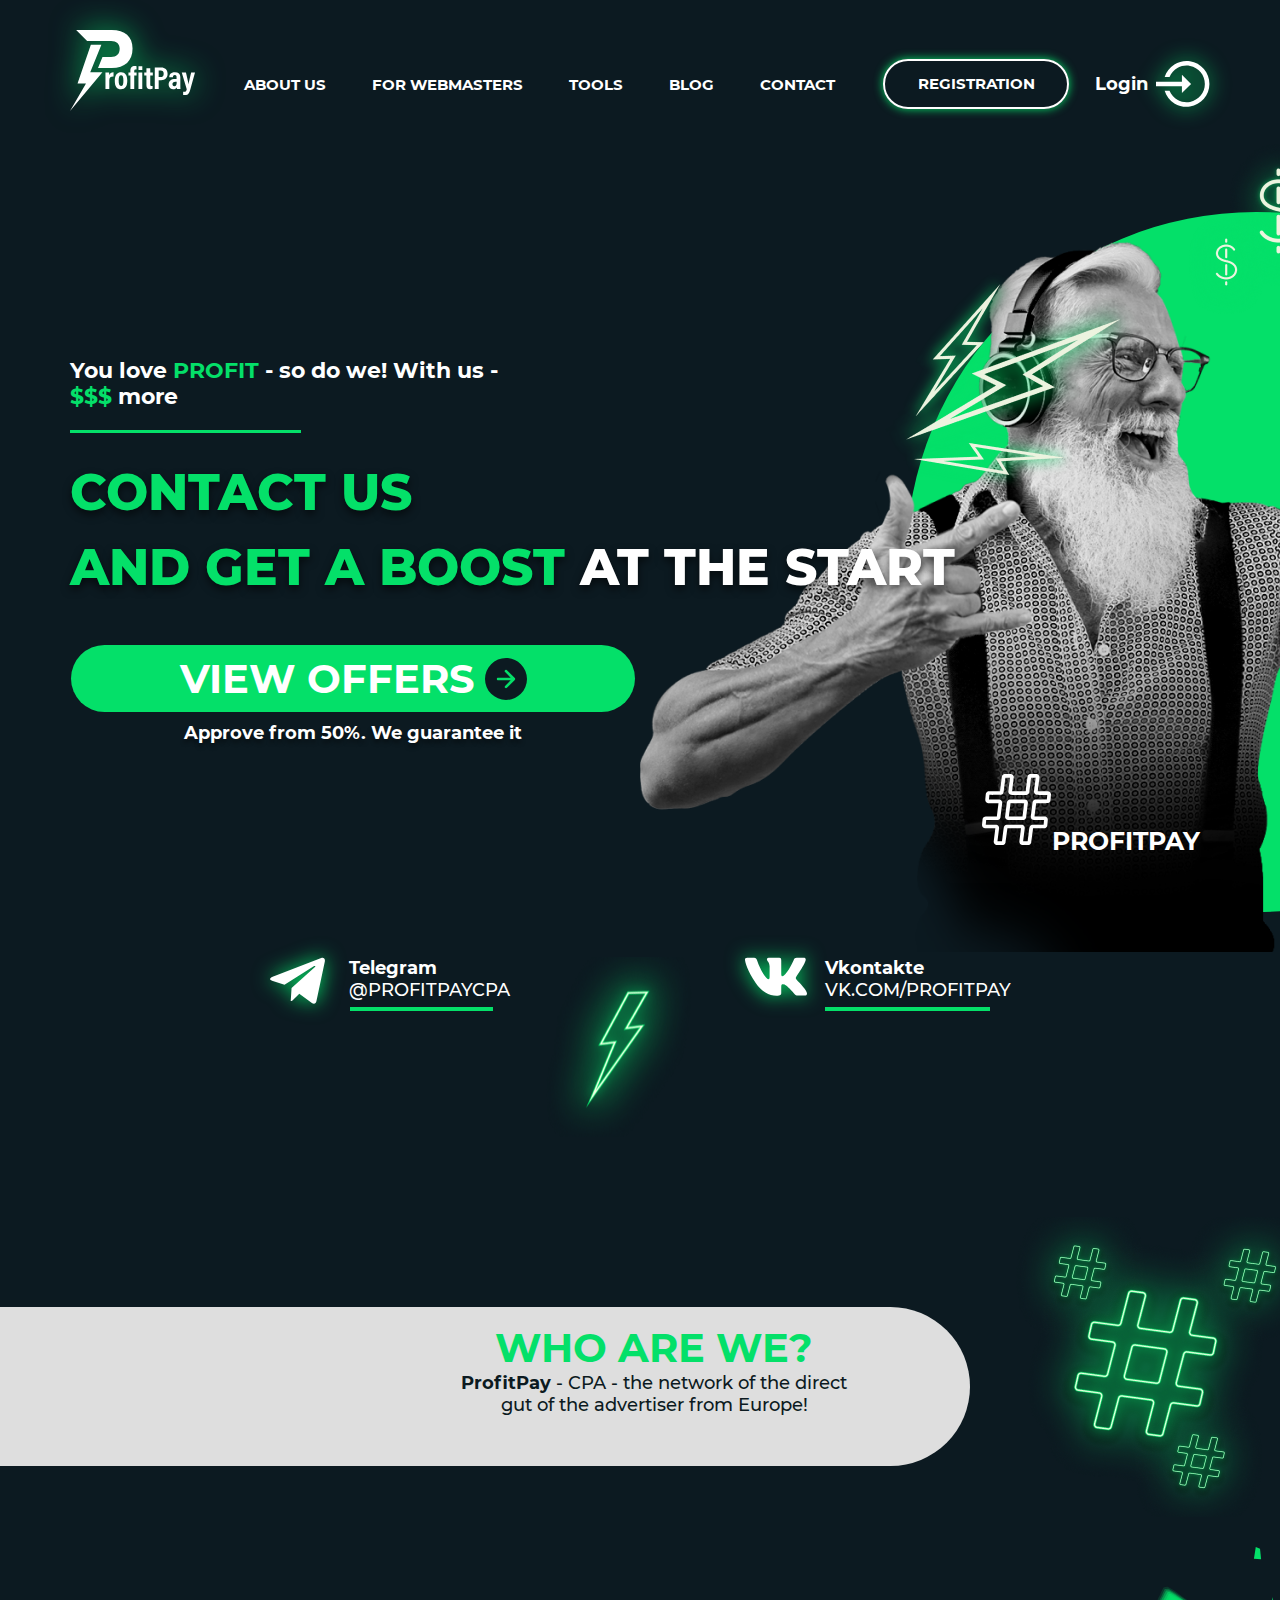
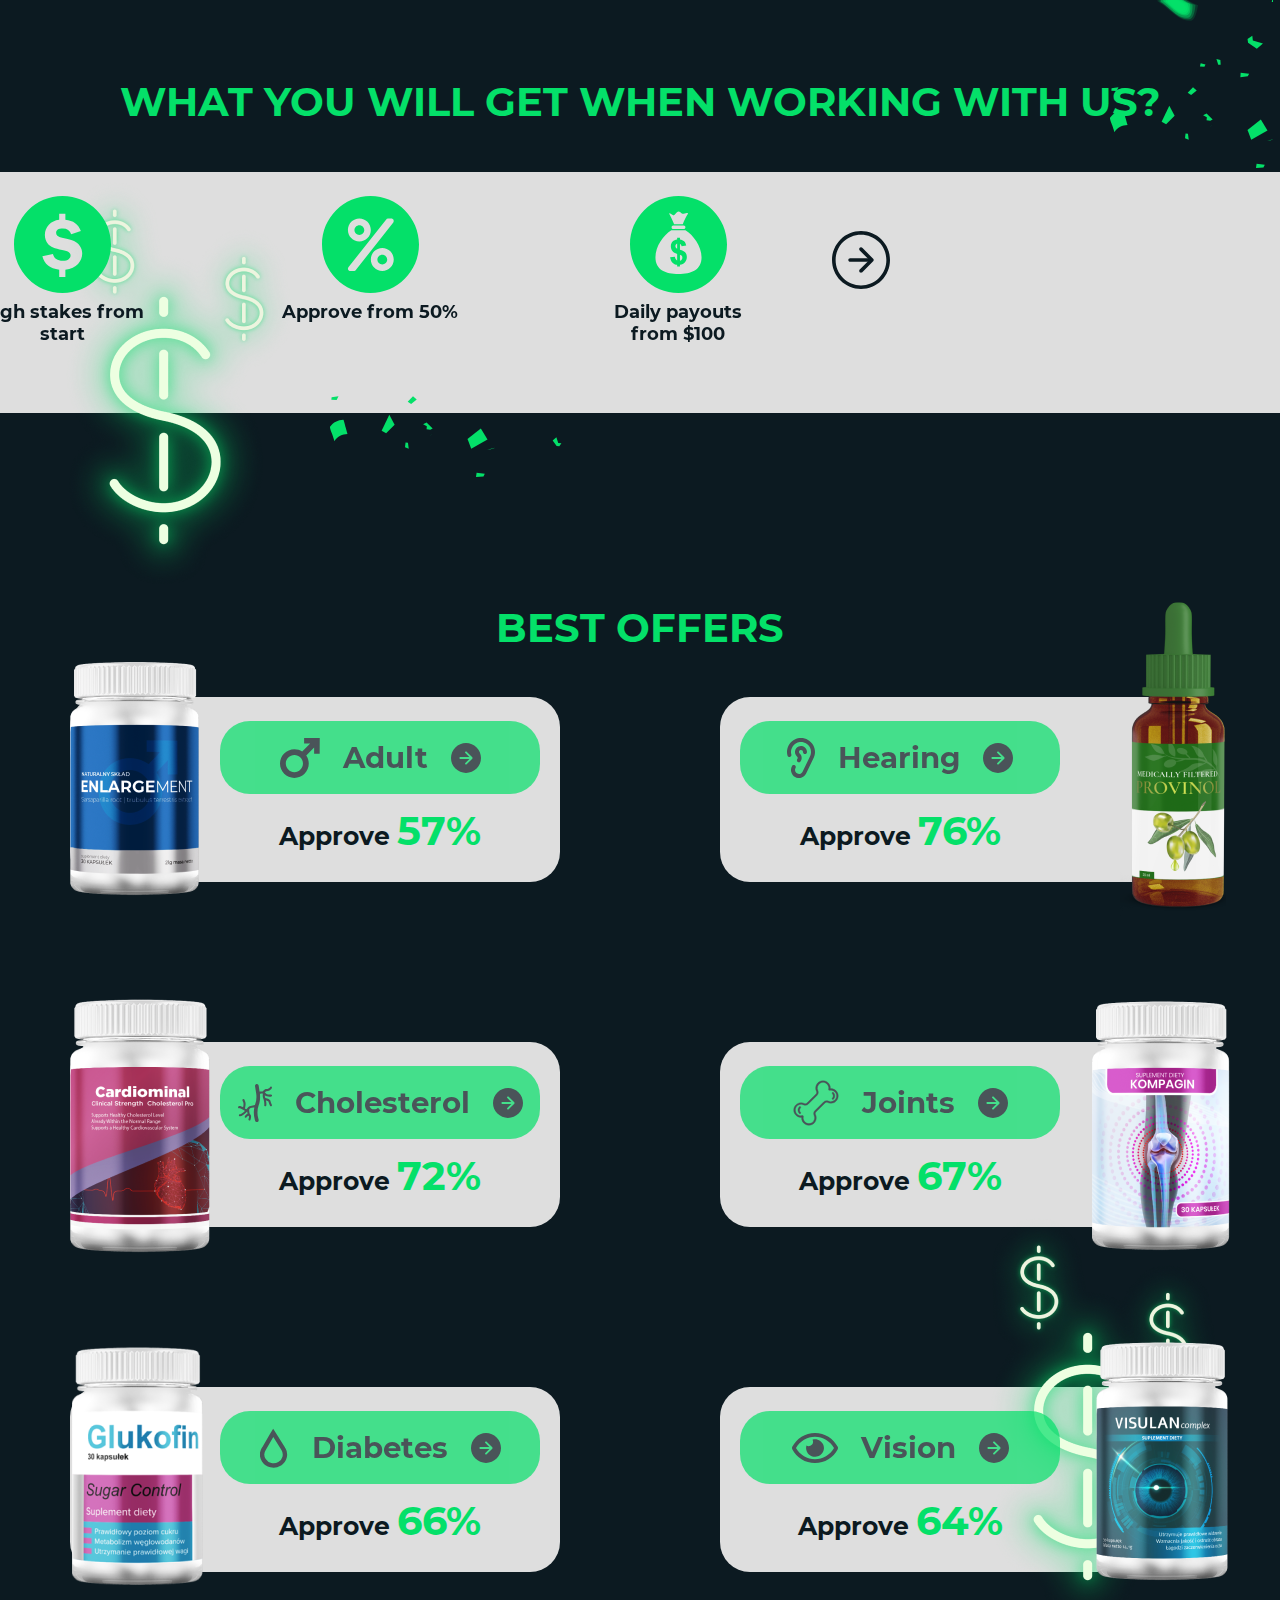
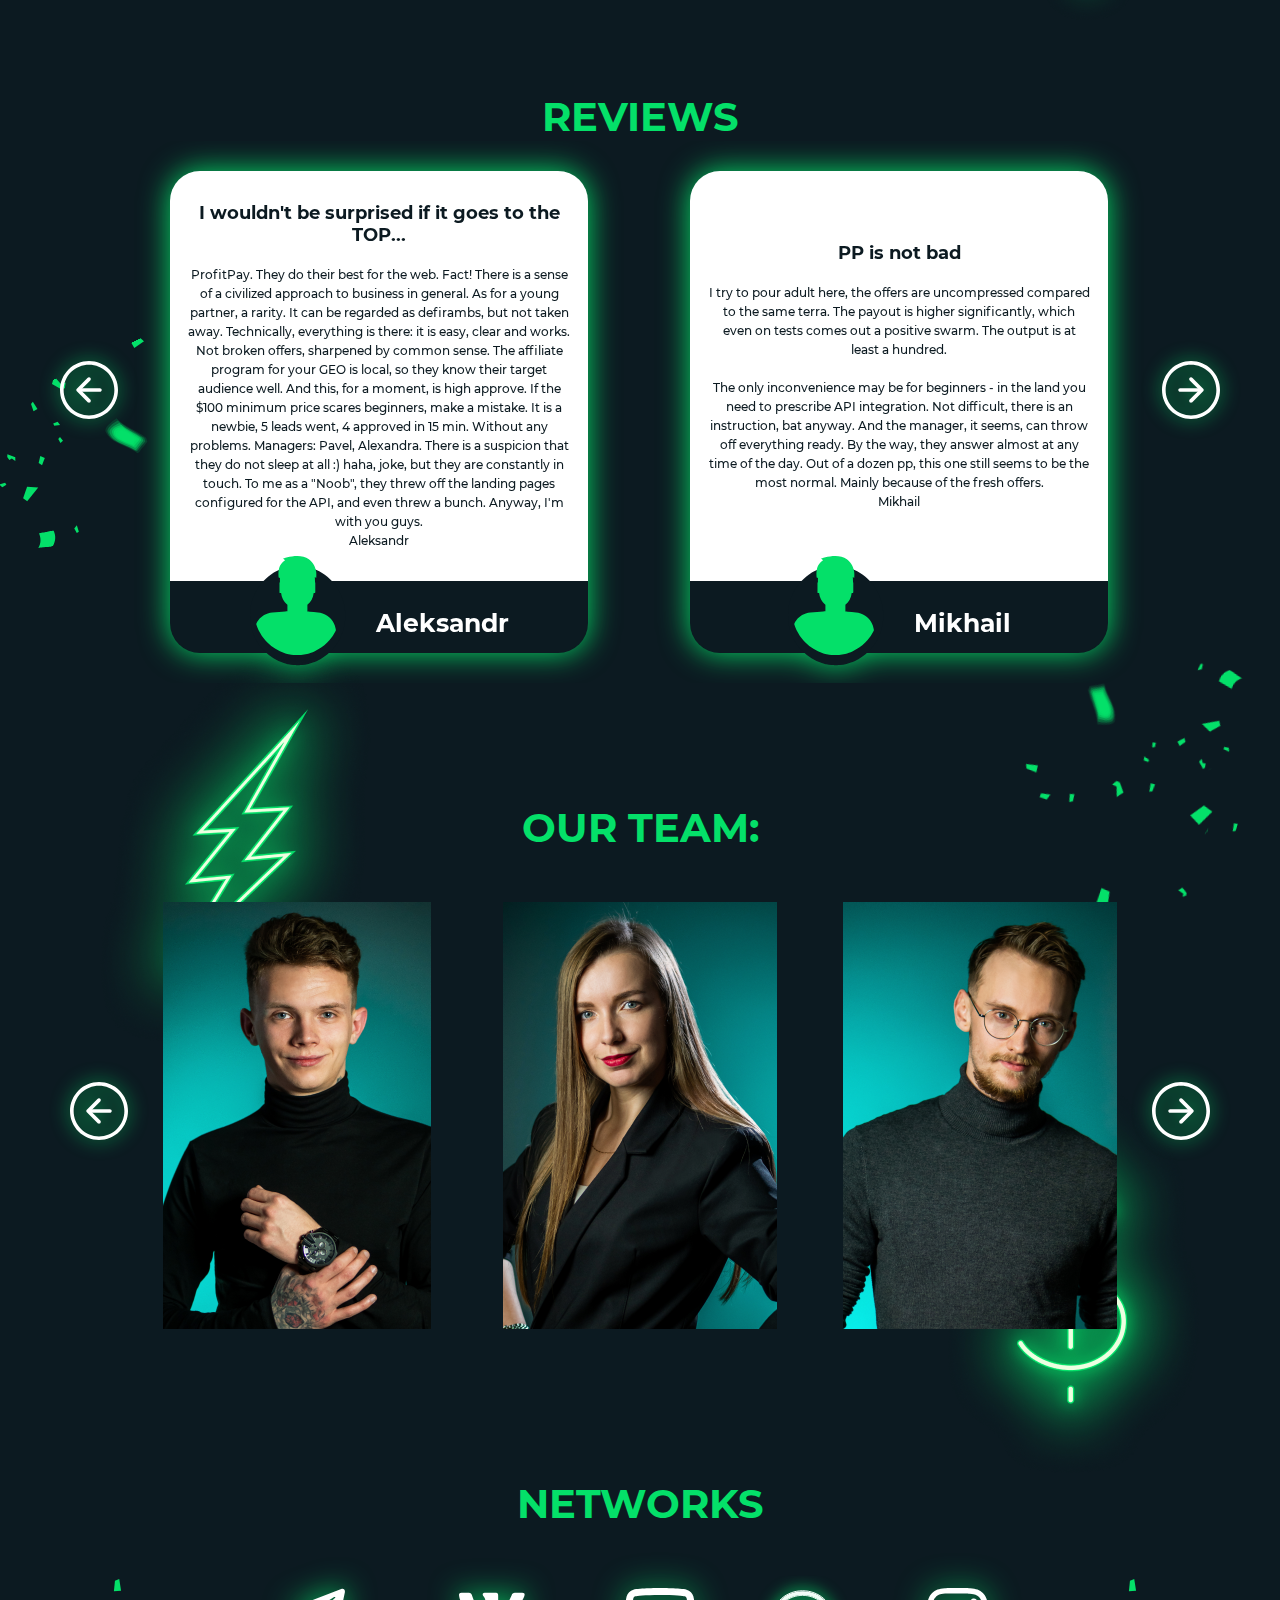
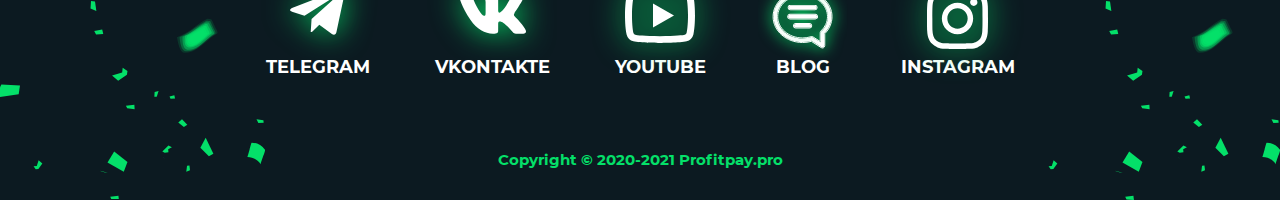
==== commit 7f810789: "slides" ====
--- a/en/index.html
+++ b/en/index.html
@@ -149,17 +149,17 @@
             <div class="section-cookie__container">
               <span class="section-cookie__icon"></span>
               <div class="section-cookie__text">
-                <p class="section-cookie__heading">Мы используем сookie</p>
+                <p class="section-cookie__heading">This site uses cookies.</p>
                 <p class="section-cookie__desc">
-                  Во время посещения сайта «Культура.РФ» вы соглашаетесь с тем, что мы обрабатываем ваши персональные данные с использованием метрических программ.
+                  By continuing to browse the site, you are agreeing to our use of cookies.
                   <a href="" class="section-cookie__link">
-                    Подробнее.
+                    More info.
                   </a>
                 </p>
               </div>
 
               <button type="submit" class="section-cookie__btn cookiesBtnClose">
-                Понял <span class="section-cookie__vector"></span>
+                Accept it <span class="section-cookie__vector"></span>
               </button>
             </div>
           </div>
--- a/css/style.css
+++ b/css/style.css
@@ -141,6 +141,38 @@
   margin-bottom: 100px;
 }
 
+.nav {
+  display: flex;
+  justify-content: space-between;
+  width: 100%;
+}
+
+.nav__toggle {
+  visibility: hidden;
+}
+
+.nav-list {
+  display: flex;
+  justify-content: space-between;
+}
+
+.header__nav-item {
+  margin: 0 23px;
+  display: flex;
+}
+
+.header__nav-item:last-of-type {
+  /* margin-right: 30px; */
+}
+
+.nav-link {
+  display: flex;
+  align-items: center;
+  font-size: 17px;
+  text-decoration: none;
+  color: var(--white-color);
+}
+
 .nav__toggle {
   display: none;
 }
@@ -181,7 +213,7 @@
 }
 
 .header__nav-item:not(:last-child) {
-  margin-right: 30px;
+  /* margin-right: 30px; */
 }
 
 .header__sign-up-link {
@@ -593,11 +625,12 @@
   position: absolute;
   border-top: 2px solid var(--green-color);
   border-bottom: 2px solid var(--green-color);
-  box-shadow: 0px 0px 29px #04E069;
+  box-shadow: 0px 0px 29px #04e069;
   width: 100%;
   height: 140px;
-  background-color: #0A0A0A;
+  background-color: #0a0a0a;
   transform: translateY(-260px);
+  display: none;
 }
 
 .section-cookie__container {
--- a/css/media.css
+++ b/css/media.css
@@ -1,4 +1,4 @@
-@media (width:320px) {
+@media (max-width: 576px) {
   body {
     padding: 22px 0;
     min-height: 2330px;
@@ -221,6 +221,12 @@
     margin: 0;
   }
 
+  .section-work__benefit-item {
+    display: block;
+    width: 163px;
+    padding: 105px 0px 0;
+  }
+
   .section-offers {
     margin-bottom: 50px;
   }
@@ -370,6 +376,10 @@
     padding: 12px;
     width: 290px;
     height: 205px;
+  }
+
+  .section-review__reviews-item {
+    padding: 0;
   }
 
   .section-review__review-heading {
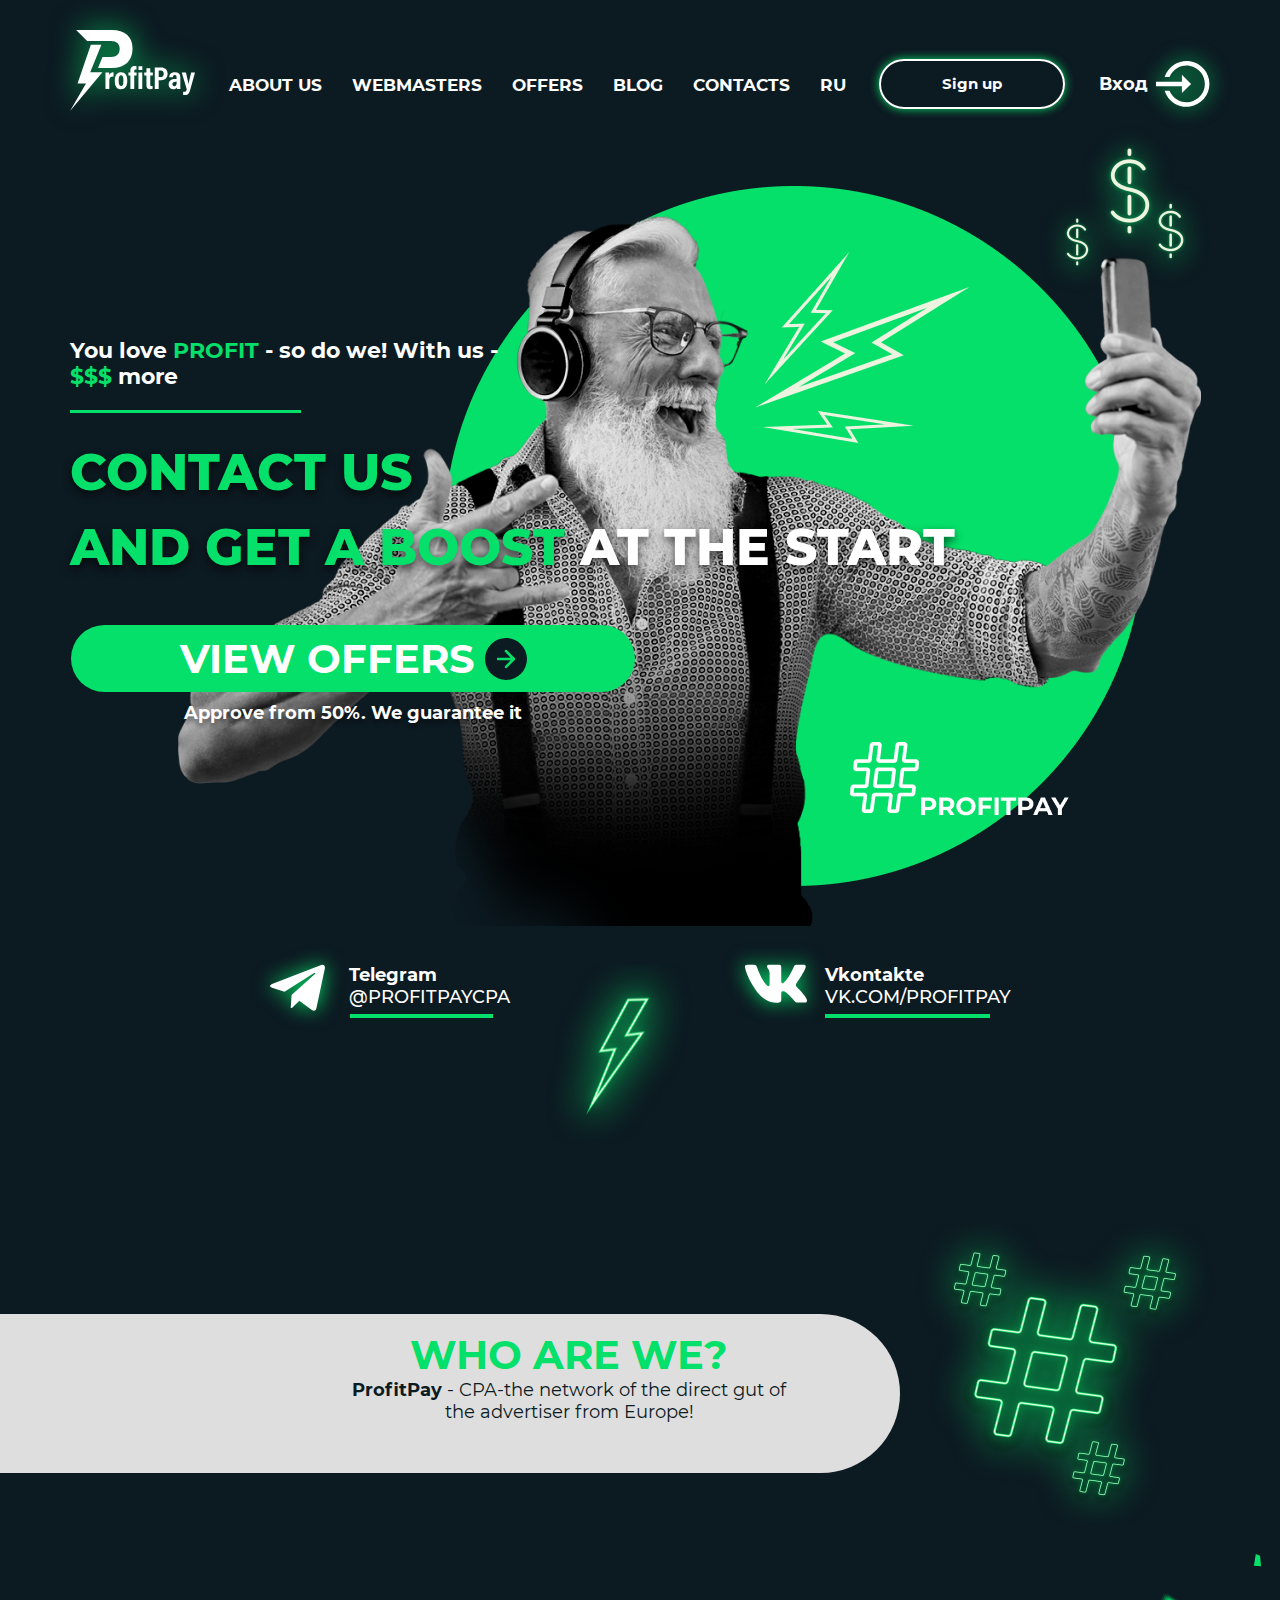
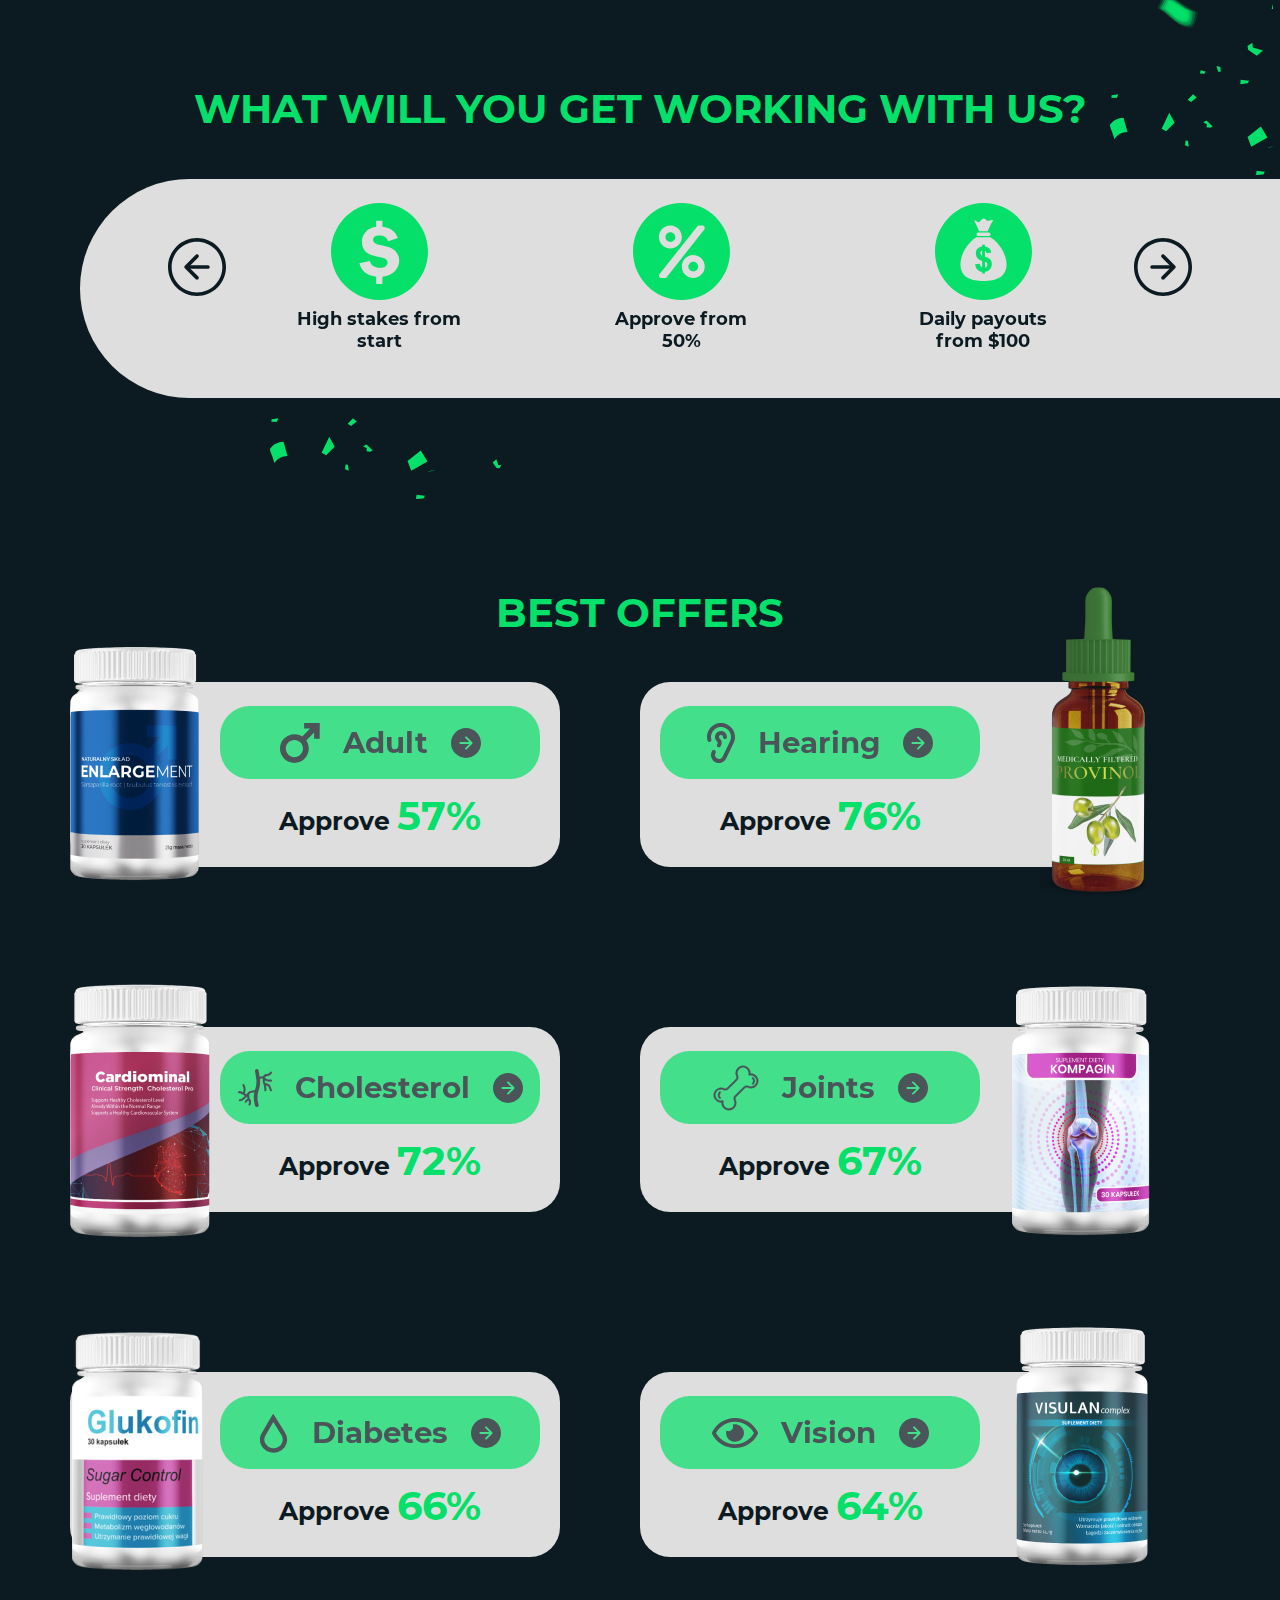
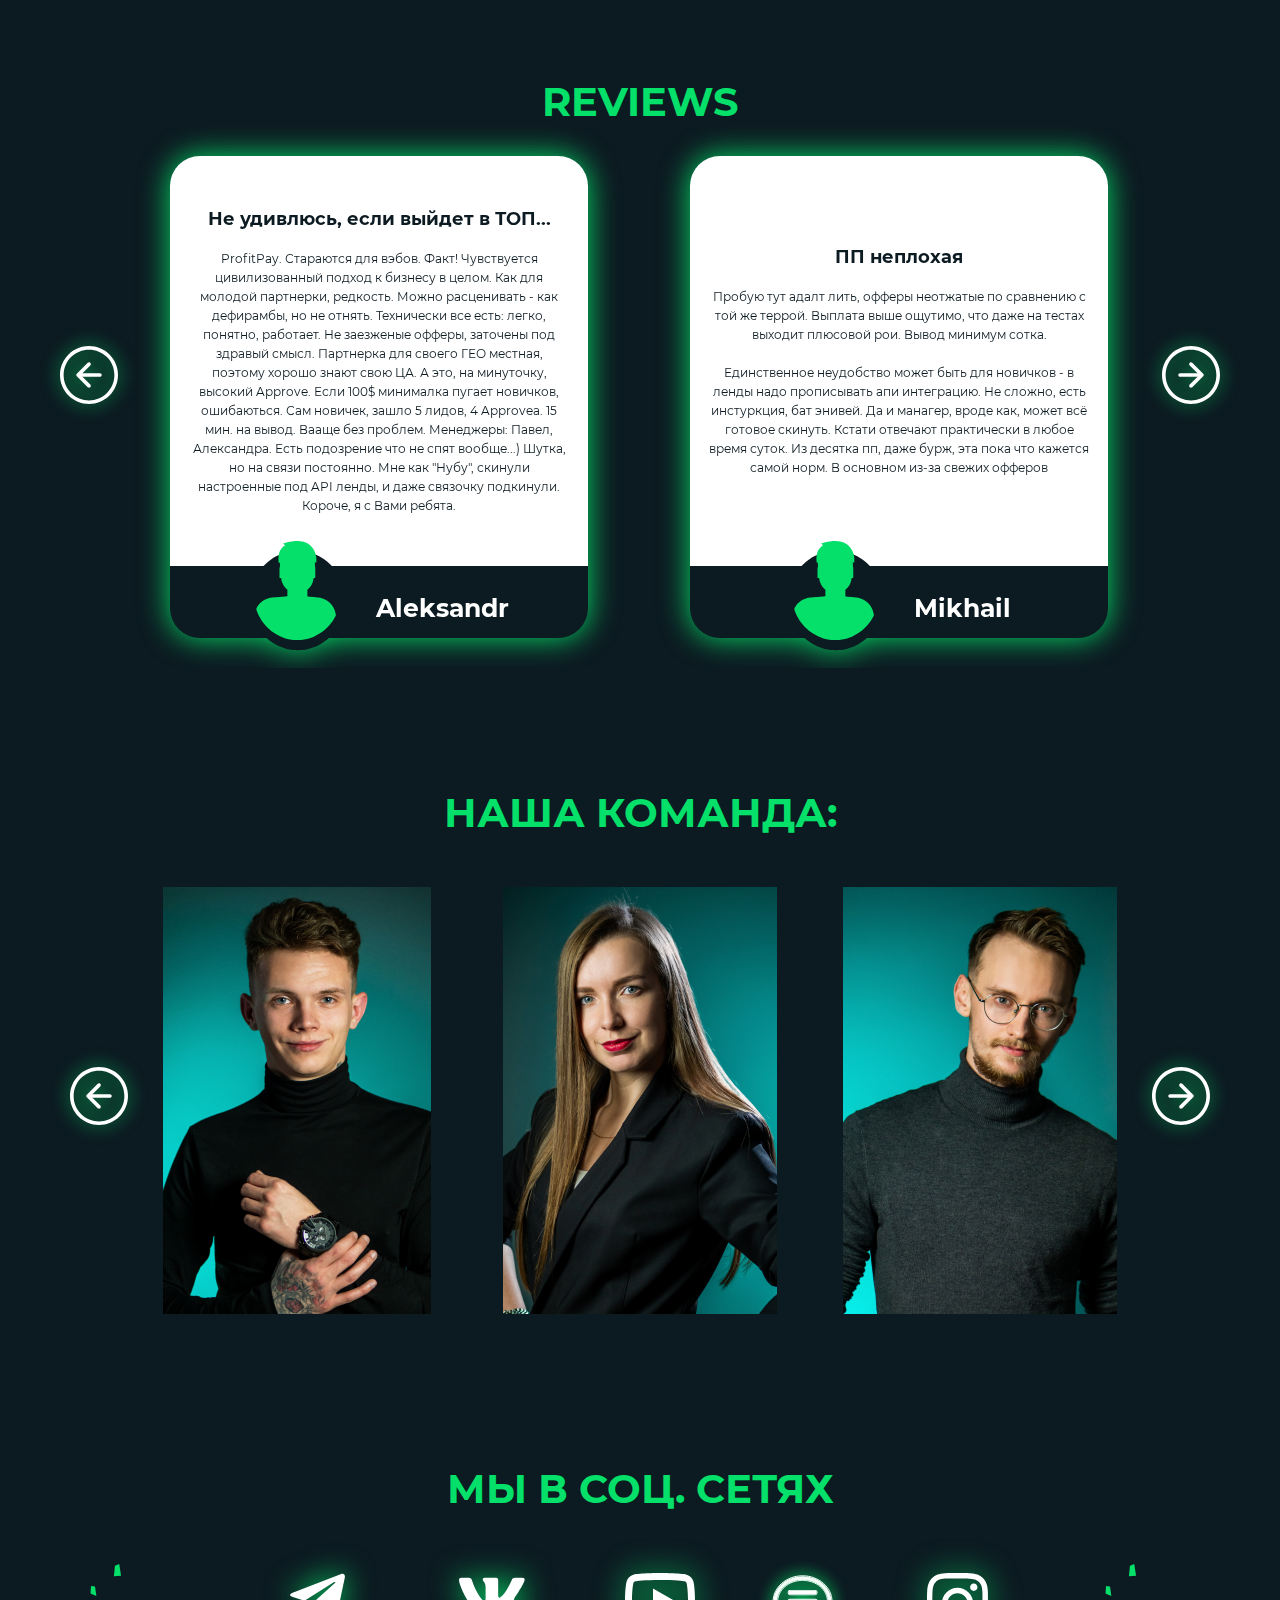
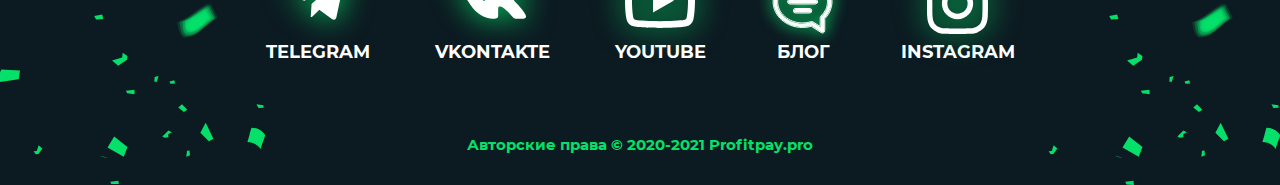
==== commit 36c091f0: "index.php-en" ====
--- a/en/index.html
+++ b/en/index.html
@@ -5,226 +5,327 @@
     <meta name="viewport" content="width=device-width, initial-scale=1.0" />
     <title>Profit Pay</title>
     <link rel="stylesheet" href="/css/style.css" />
-    <link rel="stylesheet" href="/css/media.css">
+    <link rel="stylesheet" href="/css/media.css" />
   </head>
 
   <body class="body">
     <div class="modal-form">
       <span class="modal-form__x btnClose"></span>
-      <h2 class="section-heading modal-form__heading">NETWORKS</h2>
+      <h2 class="section-heading modal-form__heading">Networks</h2>
 
       <div class="modal-form__socials">
         <div class="modal-form__item">
-          <a  href="https://t.me/cpafbcat"  target="_blank"  class="modal-form__link">
+          <a
+            href="https://t.me/cpafbcat"
+            target="_blank"
+            class="modal-form__link"
+          >
             <span class="modal-form__icon modal-form__icon-tg"></span>
             <span class="modal-form__name">TELEGRAM</span>
             <span class="modal-form__desc">@PROFITPAYCPA</span>
-            <span class="modal-form__btn">LOGIN <span class="modal-form__vector"></span></span>
+            <span class="modal-form__btn"
+              >Log in <span class="modal-form__vector"></span
+            ></span>
           </a>
         </div>
 
         <div class="modal-form__item">
-          <a  href="https://vk.com/profitpay"  target="_blank"  class="modal-form__link">
+          <a
+            href="https://vk.com/profitpay"
+            target="_blank"
+            class="modal-form__link"
+          >
             <span class="modal-form__icon modal-form__icon-vk"></span>
-            <span class="modal-form__name">ВКОНТАКТЕ</span>
+            <span class="modal-form__name">VKONTAKTE</span>
             <span class="modal-form__desc">@PROFITPAYCPA</span>
-            <span class="modal-form__btn">LOGIN <span class="modal-form__vector"></span></span>
+            <span class="modal-form__btn"
+              >Log in <span class="modal-form__vector"></span
+            ></span>
           </a>
         </div>
       </div>
     </div>
     <div class="overlay"></div>
 
-    <header>      
+    <header>
       <div class="container header__container">
-        <button class="nav__toggle" id="toggle"></button>
-
-        <div class="header__left">
-          <a class="header__logo">
-            <img  src="/image/logo.svg"  alt="Логотип Profit Pay"  class="header__logo-img"/>
-          </a>
-        </div>
-
-        <div class="header__center">
-          <ul class="nav-list">
+        <nav class="nav" id="nav">
+          <button class="nav__toggle" id="toggle"></button>
+
+          <div class="header__left">
+            <a class="header__logo"> <!-- .header__log-in-link -->
+              <img
+                src="/image/logo.svg"
+                alt="Логотип Profit Pay"
+                class="header__logo-img"
+              />
+            </a>
+          </div>
+
+          <div class="header__center">
+            <!-- <button class="nav__toggle" id="toggle"></button> -->
+            <ul class="nav-list">
+              <li class="header__nav-item">
+                <a
+                  href="https://dashboard.profitpay.pro/login"
+                  class="header__log-in-link"
+                >
+                  <span class="header__log-in-text-menu">Log in</span>
+                  <span class="header__log-in-icon"></span>
+                </a>
+              </li>
+
+              <li class="header__nav-item">
+                <a href="#section-us" class="nav-link">
+                  <span>about us</span> 
+                  <span class="menu-vector"></span>
+                </a>
+              </li>
+
+              <li class="header__nav-item">
+                <a href="#section-work" class="nav-link">
+                  <span>Webmasters</span> 
+                  <span class="menu-vector"></span>
+                </a>
+              </li>
+
+              <li class="header__nav-item">
+                <a href="#section-offers" class="nav-link">
+                  <span>Offers</span> 
+                  <span class="menu-vector"></span>
+                </a>
+              </li>
+
+              <li class="header__nav-item">
+                <a href="blog.html" class="nav-link">
+                  <span>Blog</span> 
+                  <span class="menu-vector"></span>
+                </a>
+              </li>
+
+              <li class="header__nav-item">
+                <a href="contacts.html" class="nav-link">
+                  <span>Contacts</span> 
+                  <span class="menu-vector"></span>
+                </a>
+              </li>
+
+              <li class="header__nav-item">
+                <a href="/ru/index.html" class="nav-link">
+                  <span>ru</span> 
+                  <span class="menu-vector"></span>
+                </a>
+              </li>
+            </ul>
+
+            <!-- <ul class="nav-list">
             <li class="header__nav-item">
-              <a href="#section-us" class="header__nav-link">ABOUT US</a>
+              <a href="#section-us" class="nav-link">about us</a>
             </li>
 
             <li class="header__nav-item">
-              <a href="#section-work" class="header__nav-link">FOR WEBMASTERS</a>
+              <a href="#section-work" class="nav-link">webmasters</a>
             </li>
 
             <li class="header__nav-item">
-              <a href="#section-offers" class="header__nav-link">TOOLS</a>
+              <a href="#section-offers" class="nav-link">offers</a>
             </li>
 
             <li class="header__nav-item">
-              <a href="" class="header__nav-link">BLOG</a>
+              <a href="" class="nav-link">blog</a>
             </li>
 
             <li class="header__nav-item">
-              <a href="" class="header__nav-link">CONTACT</a>
+              <a href="" class="nav-link">contacts</a>
+            </li>
+          </ul> -->
+          </div>
+
+          <div class="header__sigh-up-btn">
+            <a
+              href="https://dashboard.profitpay.pro/register"
+              class="header__sign-up-link"
+              >Sign up</a
+            >
+          </div>
+
+          <div class="header__log-in-btn">
+            <a
+              href="https://dashboard.profitpay.pro/login"
+              class="header__log-in-link"
+            >
+              <span class="header__log-in-text">Вход</span>
+              <span class="header__log-in-icon"></span>
+            </a>
+          </div>
+        </nav>
+      </div>
+    </header>
+
+    <main class="main">
+      <h1 class="visually-hidden">Profit Pay</h1>
+
+      <section class="section-hero">
+        <div class="container section-hero__container">
+          <p class="section-hero__profit">
+            You love <span class="green-color">PROFIT</span> - so do we! With us  -
+            <span class="green-color">$$$</span> more
+          </p>
+
+          <p class="section-hero__write-us">
+            <span class="green-color">CONTACT US  <br />AND GET A BOOST </span> AT THE START
+          </p>
+
+          <div class="section-hero__offers-btn-desc">
+            <div class="section-hero__offers-btn">
+              <a
+                href="https://dashboard.profitpay.pro/register"
+                class="section-hero__offers-link"
+              >
+                <span>VIEW OFFERS</span>
+                <span class="section-hero__vector"></span
+              ></a>
+            </div>
+
+            <div>
+              <p class="section-hero__link-desc">
+                Approve from 50%. We guarantee it
+              </p>
+            </div>
+          </div>
+
+          <ul class="section-hero__social-list">
+            <li
+              class="section-hero__social-item section-hero__social-item-tg"
+            >
+              <a
+                href="https://t.me/cpafbcat"
+                target="_blank"
+                class="section-hero__social-link section-hero__social-link-tg"
+              >
+                <span
+                  class="section-hero__social-icon section-hero__social-icon-tg"
+                ></span>
+
+                <span>
+                  <span class="section-hero__social-name">Telegram</span>
+                  <br />@PROFITPAYCPA
+                </span>
+              </a>
+            </li>
+
+            <li
+              class="section-hero__social-item section-hero__social-item-vk"
+            >
+              <a
+                href="https://vk.com/profitpay"
+                target="_blank"
+                class="section-hero__social-link section-hero__social-link-vk"
+              >
+                <span
+                  class="section-hero__social-icon section-hero__social-icon-vk"
+                ></span>
+                <span>
+                  <span class="section-hero__social-name">Vkontakte</span>
+                  <br />VK.COM/PROFITPAY
+                </span>
+              </a>
             </li>
           </ul>
         </div>
 
-        <div class="header__sigh-up-btn">
-          <a  href="https://dashboard.profitpay.pro/register"  class="header__sign-up-link">REGISTRATION</a>
+        <div class="section-cookie">
+          <div class="section-cookie__container">
+            <span class="section-cookie__icon"></span>
+            <div class="section-cookie__text">
+              <p class="section-cookie__heading">Мы используем сookie</p>
+              <p class="section-cookie__desc">
+                Во время посещения сайта «Культура.РФ» вы соглашаетесь с тем,
+                что мы обрабатываем ваши персональные данные с использованием
+                метрических программ.
+                <a href="" class="section-cookie__link"> Подробнее. </a>
+              </p>
+            </div>
+
+            <button type="submit" class="section-cookie__btn cookiesBtnClose">
+              Понял <span class="section-cookie__vector"></span>
+            </button>
+          </div>
         </div>
-
-        <div class="header__log-in-btn">
-          <a  href="https://dashboard.profitpay.pro/login"  class="header__log-in-link">
-            <span class="header__log-in-text">Login</span>
-            <span class="header__log-in-icon"></span>
-          </a>
+      </section>
+
+    <section id="section-us" class="section-us">
+      <div class="section-us__container">
+        <div class="section-us__pp-hashes">
+          <span class="section-us__hashes"></span>
+          <span class="section-us__pp">ProfitPay</span>
+        </div>
+
+        <div class="section-us__info">
+          <h2 class="section-heading section-us__heading">WHO ARE WE?</h2>
+          <p class="section-desc section-us__desc">
+            <strong>ProfitPay</strong> - CPA-the network of the direct gut of the advertiser from Europe!
+          </p>
         </div>
       </div>
-    </header>
-
-    <main>
-      <h1 class="visually-hidden">Profit Pay</h1>
-
-      <div class="section-hero__circle">
-        <section class="section-hero">
-          <div class="container section-hero__container">
-            <div class="section-hero__lightnings">
-              <img  src="/image/hero-lightnings.png"  alt=""  class="additional-img"/>
-            </div>
-
-            <div class="section-hero__dolls">
-              <img src="/image/hero-doll.png" alt="" class="additional-img" />
-            </div>
-
-            <p class="section-hero__profit">
-              You love <span class="green-color">PROFIT</span> - so do we! With us -
-              <span class="green-color">$$$</span> more
-            </p>
-
-            <p class="section-hero__write-us">
-              <span class="green-color">CONTACT US <br />AND GET A BOOST</span> AT THE START
-            </p>
-
-            <div class="section-hero__offers-btn-desc">
-              <div class="section-hero__offers-btn">
-                <a href="https://dashboard.profitpay.pro/register" class="section-hero__offers-link">
-                  <span>VIEW OFFERS</span> 
-                  <span class="section-hero__vector"></span></a>
-              </div>
-
-              <div>
-                <p class="section-hero__link-desc">
-                  Approve from 50%. We guarantee it
-                </p>
-              </div>
-            </div>
-
-            <p class="section-hero__profitpay">PROFITPAY</p>
-
-            <ul class="section-hero__social-list">
-              <li class="section-hero__social-item section-hero__social-item-tg">
-                <a  href="https://t.me/cpafbcat"  target="_blank"  class="section-hero__social-link section-hero__social-link-tg">
-                  <span  class="section-hero__social-icon section-hero__social-icon-tg"></span>
-                  
-                  <span>
-                    <span class="section-hero__social-name">Telegram</span>
-                    <br />@PROFITPAYCPA
-                  </span>
-                </a>
-              </li>
-
-              <li class="section-hero__social-item section-hero__social-item-vk">
-                <a  href="https://vk.com/profitpay"  target="_blank"  class="section-hero__social-link section-hero__social-link-vk">
-                  <span  class="section-hero__social-icon section-hero__social-icon-vk"></span>
-                  <span>
-                    <span class="section-hero__social-name">Vkontakte</span>
-                    <br />VK.COM/PROFITPAY
-                  </span>
-                </a>
-              </li>
-            </ul>
-          </div>
-
-          <div class="section-cookie">
-            <div class="section-cookie__container">
-              <span class="section-cookie__icon"></span>
-              <div class="section-cookie__text">
-                <p class="section-cookie__heading">This site uses cookies.</p>
-                <p class="section-cookie__desc">
-                  By continuing to browse the site, you are agreeing to our use of cookies.
-                  <a href="" class="section-cookie__link">
-                    More info.
-                  </a>
-                </p>
-              </div>
-
-              <button type="submit" class="section-cookie__btn cookiesBtnClose">
-                Accept it <span class="section-cookie__vector"></span>
-              </button>
-            </div>
-          </div>
-        </section>
-      </div>
-
-      <section id="section-us" class="section-us">
-        <div class="section-us__container">
-          <div class="section-us__info">
-            <h2 class="section-heading section-us__heading">WHO ARE WE?</h2>
-            <p class="section-desc section-us__desc">
-              <strong>ProfitPay</strong> - CPA - the network of the direct gut of the advertiser from Europe!
-            </p>
-          </div>
-        </div>
-      </section>
+    </section>
 
       <section id="section-work" class="section-work">
-        <div class="section-work__doll">
-          <img src="/image/work-doll.png" alt="" class="additional-img" />
-        </div>
-
         <div class="conf section-work__conf1"></div>
         <div class="conf section-work__conf2"></div>
 
         <h2 class="section-heading section-work__heading">
-          WHAT YOU WILL GET WHEN WORKING WITH US?
+          WHAT WILL YOU GET WORKING WITH US?
         </h2>
 
         <div class="section-work__container">
           <div class="section-work__info">
             <ul class="section-work__benefit-list">
-              <li  class="section-work__benefit-item section-work__benefit-item-doll">
+              <li
+                class="section-work__benefit-item section-work__benefit-item-doll"
+              >
                 <p class="section-desc section-work__desc">
                   <strong>High stakes from start</strong>
                 </p>
               </li>
 
-              <li  class="section-work__benefit-item section-work__benefit-item-percent">
+              <li
+                class="section-work__benefit-item section-work__benefit-item-percent"
+              >
                 <p class="section-desc section-work__desc">
                   <strong>Approve from 50%</strong>
                 </p>
               </li>
 
-              <li  class="section-work__benefit-item section-work__benefit-item-money">
+              <li
+                class="section-work__benefit-item section-work__benefit-item-money"
+              >
                 <p class="section-desc section-work__desc">
                   <strong>Daily payouts from $100</strong>
                 </p>
               </li>
 
-              <li  class="section-work__benefit-item section-work__benefit-item-call-center">
+              <li
+                class="section-work__benefit-item section-work__benefit-item-call-center"
+              >
                 <p class="section-desc section-work__desc">
                   <strong>Own Call Center</strong>
                 </p>
               </li>
 
-              <li  class="section-work__benefit-item section-work__benefit-item-support">
+              <li
+                class="section-work__benefit-item section-work__benefit-item-support"
+              >
                 <p class="section-desc section-work__desc">
                   <strong>Support 24/7</strong>
                 </p>
               </li>
 
-              <li  class="section-work__benefit-item section-work__benefit-item-crown">
+              <li
+                class="section-work__benefit-item section-work__benefit-item-crown"
+              >
                 <p class="section-desc section-work__desc">
-                  <strong>Эксклюзивные офферы и перевод промо-материалов</strong>
+                  <strong>Exclusive offers and translated promo materials</strong>
                 </p>
               </li>
             </ul>
@@ -234,125 +335,191 @@
 
       <section id="section-offers" class="section-offers">
         <div class="container">
-          <div class="section-offers__doll">
-            <img src="/image/work-doll.png" alt="" class="additional-img" />
-          </div>
-
-          <h2 class="section-heading section-offers__heading">BEST OFFERS</h2>
-
-          <ul class="section-offers__offers-list">
-            <li class="section-offers__offer">
-              <img src="/image/offer-adult.png" alt="" class="section-offers__img section-offers__adult-img"/>
-
-              <div class="section-offers__block section-offers__block-odd">
-                <div class="section-offers__btn">
-                  <a href="" class="section-offers__offer-link section-offers__offer-info">
-                    <span class="section-offers__icon section-offers__icon-adult" ></span>
-                    
-                    <h3 class="section-offers__offer-name">Adult</h3>
-                    
-                    <span class="section-offers__icon section-offers__offer-vector" ></span>
-                  </a>
+          <h2 class="section-heading section-offers__heading">Best offers</h2>
+
+          <div class="section-offers__ul">
+            <ul class="section-offers__offers-list section-offers__offers-list-1">
+              <li class="section-offers__offer">
+                <img
+                  src="/image/offer-adult.png"
+                  alt=""
+                  class="section-offers__img section-offers__adult-img"
+                />
+  
+                <div class="section-offers__block section-offers__block-odd">
+                  <div class="section-offers__btn">
+                    <a
+                      href=""
+                      class="section-offers__offer-link section-offers__offer-info"
+                    >
+                      <span
+                        class="section-offers__icon section-offers__icon-adult"
+                      ></span>
+  
+                      <h3 class="section-offers__offer-name">Adult</h3>
+  
+                      <span
+                        class="section-offers__icon section-offers__offer-vector"
+                      ></span>
+                    </a>
+                  </div>
+  
+                  <p class="section-offers__offer-info">
+                    Approve <span class="section-heading">57%</span>
+                  </p>
                 </div>
-
-                <p class="section-offers__offer-info">
-                  Approve <span class="section-heading">57%</span>
-                </p>
-              </div>
-            </li>
-
-            <li class="section-offers__offer">
-              <img src="/image/offer-ear.png" alt="" class="section-offers__img section-offers__ear-img"/>
-
-              <div class="section-offers__block section-offers__block-even">
-                <div class="section-offers__btn">
-                  <a href="" class="section-offers__offer-link section-offers__offer-info">
-                    <span class="section-offers__icon section-offers__icon-ear"></span>
-                    
-                    <h3 class="section-offers__offer-name">Hearing</h3>
-                    
-                    <span class="section-offers__icon section-offers__offer-vector" ></span>
-                  </a>
+              </li>
+  
+              <li class="section-offers__offer">
+                <img
+                  src="/image/offer-cardio.png"
+                  alt=""
+                  class="section-offers__img section-offers__cardio-img"
+                />
+  
+                <div class="section-offers__block section-offers__block-odd">
+                  <div class="section-offers__btn">
+                    <a
+                      href=""
+                      class="section-offers__offer-link section-offers__offer-info"
+                    >
+                      <span
+                        class="section-offers__icon section-offers__icon-cardio"
+                      ></span>
+                      <h3 class="section-offers__offer-name">Cholesterol</h3>
+                      <span
+                        class="section-offers__icon section-offers__offer-vector"
+                      ></span>
+                    </a>
+                  </div>
+  
+                  <p class="section-offers__offer-info">
+                    Approve <span class="section-heading">72%</span>
+                  </p>
                 </div>
-
-                <p class="section-offers__offer-info">
-                  Approve <span class="section-heading">76%</span>
-                </p>
-              </div>
-            </li>
-
-            <li class="section-offers__offer">
-              <img src="/image/offer-cardio.png" alt="" class="section-offers__img section-offers__cardio-img"/>
-
-              <div class="section-offers__block section-offers__block-odd">
-                <div class="section-offers__btn">
-                  <a href="" class="section-offers__offer-link section-offers__offer-info">
-                    <span class="section-offers__icon section-offers__icon-cardio"></span>
-                    <h3 class="section-offers__offer-name">Cholesterol</h3>
-                    <span class="section-offers__icon section-offers__offer-vector"></span>
-                  </a>
+              </li>
+  
+              <li class="section-offers__offer">
+                <img
+                  src="/image/offer-blood.png"
+                  alt=""
+                  class="section-offers__img section-offers__blood-img"
+                />
+  
+                <div class="section-offers__block section-offers__block-odd">
+                  <div class="section-offers__btn">
+                    <a
+                      href=""
+                      class="section-offers__offer-link section-offers__offer-info"
+                    >
+                      <span
+                        class="section-offers__icon section-offers__icon-blood"
+                      ></span>
+                      <h3 class="section-offers__offer-name">Diabetes</h3>
+                      <span
+                        class="section-offers__icon section-offers__offer-vector"
+                      ></span>
+                    </a>
+                  </div>
+  
+                  <p class="section-offers__offer-info">
+                    Approve <span class="section-heading">66%</span>
+                  </p>
                 </div>
-
-                <p class="section-offers__offer-info">
-                  Approve <span class="section-heading">72%</span>
-                </p>
-              </div>
-            </li>
-
-            <li class="section-offers__offer">
-              <img  src="/image/offer-bone.png"  alt=""  class="section-offers__img section-offers__bone-img"/>
-
-              <div class="section-offers__block section-offers__block-even">
-                <div class="section-offers__btn">
-                  <a  href=""  class="section-offers__offer-link section-offers__offer-info">
-                    <span  class="section-offers__icon section-offers__icon-bone"></span>
-                    <h3 class="section-offers__offer-name">Joints</h3>
-                    <span  class="section-offers__icon section-offers__offer-vector"></span>
-                  </a>
+              </li>
+            </ul>
+  
+            <ul class="section-offers__offers-list section-offers__offers-list-2">
+              <li class="section-offers__offer">
+                <img
+                  src="/image/offer-ear.png"
+                  alt=""
+                  class="section-offers__img section-offers__ear-img"
+                />
+  
+                <div class="section-offers__block section-offers__block-even">
+                  <div class="section-offers__btn">
+                    <a
+                      href=""
+                      class="section-offers__offer-link section-offers__offer-info"
+                    >
+                      <span
+                        class="section-offers__icon section-offers__icon-ear"
+                      ></span>
+  
+                      <h3 class="section-offers__offer-name">Hearing</h3>
+  
+                      <span
+                        class="section-offers__icon section-offers__offer-vector"
+                      ></span>
+                    </a>
+                  </div>
+  
+                  <p class="section-offers__offer-info">
+                    Approve <span class="section-heading">76%</span>
+                  </p>
                 </div>
-
-                <p class="section-offers__offer-info">
-                  Approve <span class="section-heading">67%</span>
-                </p>
-              </div>
-            </li>
-
-            <li class="section-offers__offer">
-              <img  src="/image/offer-blood.png"  alt=""  class="section-offers__img section-offers__blood-img"/>
-
-              <div class="section-offers__block section-offers__block-odd">
-                <div class="section-offers__btn">
-                  <a  href=""  class="section-offers__offer-link section-offers__offer-info">
-                    <span  class="section-offers__icon section-offers__icon-blood"></span>
-                    <h3 class="section-offers__offer-name">Diabetes</h3>
-                    <span  class="section-offers__icon section-offers__offer-vector"></span>
-                  </a>
+              </li>
+  
+              <li class="section-offers__offer">
+                <img
+                  src="/image/offer-bone.png"
+                  alt=""
+                  class="section-offers__img section-offers__bone-img"
+                />
+  
+                <div class="section-offers__block section-offers__block-even">
+                  <div class="section-offers__btn">
+                    <a
+                      href=""
+                      class="section-offers__offer-link section-offers__offer-info"
+                    >
+                      <span
+                        class="section-offers__icon section-offers__icon-bone"
+                      ></span>
+                      <h3 class="section-offers__offer-name">Joints</h3>
+                      <span
+                        class="section-offers__icon section-offers__offer-vector"
+                      ></span>
+                    </a>
+                  </div>
+  
+                  <p class="section-offers__offer-info">
+                    Approve <span class="section-heading">67%</span>
+                  </p>
                 </div>
-
-                <p class="section-offers__offer-info">
-                  Approve <span class="section-heading">66%</span>
-                </p>
-              </div>
-            </li>
-
-            <li class="section-offers__offer">
-              <img  src="/image/offer-eye.png"  alt=""  class="section-offers__img section-offers__eye-img"/>
-
-              <div class="section-offers__block section-offers__block-even">
-                <div class="section-offers__btn">
-                  <a  href=""  class="section-offers__offer-link section-offers__offer-info">
-                    <span  class="section-offers__icon section-offers__icon-eye"></span>
-                    <h3 class="section-offers__offer-name">Vision</h3>
-                    <span  class="section-offers__icon section-offers__offer-vector"></span>
-                  </a>
+              </li>
+  
+              <li class="section-offers__offer">
+                <img
+                  src="/image/offer-eye.png"
+                  alt=""
+                  class="section-offers__img section-offers__eye-img"
+                />
+  
+                <div class="section-offers__block section-offers__block-even">
+                  <div class="section-offers__btn">
+                    <a
+                      href=""
+                      class="section-offers__offer-link section-offers__offer-info"
+                    >
+                      <span
+                        class="section-offers__icon section-offers__icon-eye"
+                      ></span>
+                      <h3 class="section-offers__offer-name">Vision</h3>
+                      <span
+                        class="section-offers__icon section-offers__offer-vector"
+                      ></span>
+                    </a>
+                  </div>
+  
+                  <p class="section-offers__offer-info">
+                    Approve <span class="section-heading">64%</span>
+                  </p>
                 </div>
-
-                <p class="section-offers__offer-info">
-                  Approve <span class="section-heading">64%</span>
-                </p>
-              </div>
-            </li>
-          </ul>
+              </li>
+            </ul>
+          </div>
         </div>
       </section>
 
@@ -366,18 +533,21 @@
             <li class="section-review__reviews-item">
               <div class="section-review__review">
                 <p class="section-review__review-heading">
-                  I wouldn't be surprised if it goes to the TOP...
-                </p>
-
-                <p class="section-review__review-text"> 
-                  ProfitPay. They do their best for the web. Fact! There is a sense of a civilized approach to business in general. As for a young partner, a rarity. It can be regarded as defirambs, but not taken away. Technically, everything is there: it is easy, clear and works. Not broken offers, sharpened by common sense. The affiliate program for your GEO is local, so they know their target audience well. And this, for a moment, is high approve. If the $100 minimum price scares beginners, make a mistake. It is a newbie, 5 leads went, 4 approved in 15 min. Without any problems. Managers: Pavel, Alexandra. There is a suspicion that they do not sleep at all :) haha, joke, but they are constantly in touch. To me as a "Noob", they threw off the landing pages configured for the API, and even threw a bunch. Anyway, I'm with you guys.
-                  Aleksandr
+                  Не удивлюсь, если выйдет в ТОП...
+                </p>
+
+                <p class="section-review__review-text">
+                  ProfitPay. Стараются для вэбов. Факт! Чувствуется цивилизованный подход к бизнесу в целом. Как для молодой партнерки, редкость. Можно расценивать - как дефирамбы, но не отнять. Технически все есть: легко, понятно, работает. Не заезженые офферы, заточены под здравый смысл. Партнерка для своего ГЕО местная, поэтому хорошо знают свою ЦА. А это, на минуточку, высокий Approve. Если 100$ минималка пугает новичков, ошибаються. Сам новичек, зашло 5 лидов, 4 Approveа. 15 мин. на вывод. Вааще без проблем. Менеджеры: Павел, Александра. Есть подозрение что не спят вообще...) Шутка, но на связи постоянно. Мне как "Нубу", скинули настроенные под API ленды, и даже связочку подкинули. Короче, я с Вами ребята.
                 </p>
               </div>
 
               <div class="section-review__user">
                 <span>
-                  <img  src="/image/review-person.svg"  alt=""  class="section-review__user-icon"/>
+                  <img
+                    src="/image/review-person.svg"
+                    alt=""
+                    class="section-review__user-icon"
+                  />
                 </span>
 
                 <h3 class="section-review__user-name">Aleksandr</h3>
@@ -386,19 +556,22 @@
 
             <li class="section-review__reviews-item">
               <div class="section-review__review">
-                <p class="section-review__review-heading">PP is not bad</p>
+                <p class="section-review__review-heading">ПП неплохая</p>
 
                 <p class="section-review__review-text">
-                  I try to pour adult here, the offers are uncompressed compared to the same terra. The payout is higher significantly, which even on tests comes out a positive swarm. The output is at least a hundred.
+                  Пробую тут адалт лить, офферы неотжатые по сравнению с той же террой. Выплата выше ощутимо, что даже на тестах выходит плюсовой рои. Вывод минимум сотка. 
                   
-                  The only inconvenience may be for beginners - in the land you need to prescribe API integration. Not difficult, there is an instruction, bat anyway. And the manager, it seems, can throw off everything ready. By the way, they answer almost at any time of the day. Out of a dozen pp, this one still seems to be the most normal. Mainly because of the fresh offers.
-                  Mikhail
+                  Единственное неудобство может быть для новичков - в ленды надо прописывать апи интеграцию. Не сложно, есть инстуркция, бат энивей. Да и манагер, вроде как, может всё готовое скинуть. Кстати отвечают практически в любое время суток. Из десятка пп, даже бурж, эта пока что кажется самой норм. В основном из-за свежих офферов
                 </p>
               </div>
 
               <div class="section-review__user">
                 <span>
-                  <img  src="/image/review-person.svg"  alt=""  class="section-review__user-icon"/>
+                  <img
+                    src="/image/review-person.svg"
+                    alt=""
+                    class="section-review__user-icon"
+                  />
                 </span>
 
                 <h3 class="section-review__user-name">Mikhail</h3>
@@ -407,17 +580,20 @@
 
             <li class="section-review__reviews-item">
               <div class="section-review__review">
-                <p class="section-review__review-heading">Review of ProfitPay</p>
+                <p class="section-review__review-heading">Отзыв о ProfitPay</p>
 
                 <p class="section-review__review-text">
-                  Posh PP. Previously, I worked mainly with leadrock, but when I got acquainted with ProfitPay, it was something with something: high payouts for all offers, a low offer price on the site, a good KC and, as a result, a high approve. On the technical side too, everything is OK, if you have any questions - Pavel is always online. As for the payments, everything is fine here - no delays. There are also various contests in which it is a pleasure to participate, as the saying goes "a good toastmaster and interesting contests").
-                  Lorrens
+                  Шикарная ПП. Раньше работал в основном с leadrock, но когда познакомился с ProfitPay - то это что-то с чем то: высокие выплаты по всем офферам, низкая цена оффера на сайте, хороший КЦ и как следствие - высокий аппрув. По технической части тоже все ок, если возникают какие либо вопросы - Павел всегда онлайн. По поводу выплат, то тут все отлично - никаких задержек. Так же есть различные конкурсы в которых одно удовольствие участвовать, как говорится "хороший тамада и конкурсы интересные").
                 </p>
               </div>
 
               <div class="section-review__user">
                 <span>
-                  <img  src="/image/review-person.svg"  alt=""  class="section-review__user-icon"/>
+                  <img
+                    src="/image/review-person.svg"
+                    alt=""
+                    class="section-review__user-icon"
+                  />
                 </span>
 
                 <h3 class="section-review__user-name">Lorrens</h3>
@@ -427,18 +603,22 @@
             <li class="section-review__reviews-item">
               <div class="section-review__review">
                 <p class="section-review__review-heading">
-                  First impressions of the affiliate program
+                  Первые впечатления о партнерке
                 </p>
 
                 <p class="section-review__review-text">
-                  I came to the ProfitPay affiliate program for the sake of interest, as the manager was very much talking about their high approval and high-quality promos. Well, I was pleasantly surprised indeed! Now the team and I have been working with them for 1.5 months. There are no special comments. There were issues with form validation - but they were quickly eliminated. Tech suport - fire! Always in touch. So I recommend it from the bottom of my heart!
-                  Anton
+                  В партнерку ProfitPay пришел ради интереса, так как очень уж менеджер рассказывала о их высоких аппрувах и качественных промо. 
+                  Ну и был приятно удивлен действительно! Сейчас мы с командой работаем уже 1,5 месяца с ними. Замечаний особо никаких нет. Были вопросы с валидацией формы - но быстро устранили. Тех поддержка - огонь! всегда на связи. Так что рекомендую от души!
                 </p>
               </div>
 
               <div class="section-review__user">
                 <span>
-                  <img  src="/image/review-person.svg"  alt=""  class="section-review__user-icon"/>
+                  <img
+                    src="/image/review-person.svg"
+                    alt=""
+                    class="section-review__user-icon"
+                  />
                 </span>
 
                 <h3 class="section-review__user-name">Anton</h3>
@@ -450,206 +630,251 @@
 
       <section class="section-team">
         <div class="container">
-          <div class="section-team__lightning">
-            <img  src="/image/team-lightning.png"  alt=""  class="additional-img"/>
-          </div>
-
-          <div class="section-team__doll">
-            <img src="/image/team-doll.png" alt="" class="additional-img" />
-          </div>
-
           <div class="conf section-team__conf"></div>
 
-          <h2 class="section-heading section-team__heading">Our team:</h2>
-
-          <ul class="section-team__team-list">
-            <li class="section-team__item">
-              <img src="/image/photo1.png" alt="" />
-            </li>
-
-            <li class="section-team__item">
-              <img src="/image/photo2.png" alt="" />
-            </li>
-
-            <li class="section-team__item">
-              <img src="/image/photo3.png" alt="" />
-            </li>
-
-            <li class="section-team__item">
-              <img src="/image/photo4.png" alt="" />
-            </li>
-
-            <li class="section-team__item">
-              <img src="/image/photo5.png" alt="" />
-            </li>
-
-            <li class="section-team__item">
-              <img src="/image/photo6.png" alt="" />
-            </li>
-          </ul>
-
-          <!-- <div class="section-team__person section-team__person1">
+          <h2 class="section-heading section-team__heading">Наша команда:</h2>
+
+          <div class="section-team__team-list">
+            <div class="section-team__item">
+              <img src="/image/photo1.png" alt="" id="person1" />
+            </div>
+
+            <div class="section-team__item">
+              <img src="/image/photo2.png" alt="" id="person2" />
+            </div>
+
+            <div class="section-team__item">
+              <img src="/image/photo3.png" alt="" id="person3" />
+            </div>
+
+            <div class="section-team__item">
+              <img src="/image/photo4.png" alt="" id="person4" />
+            </div>
+
+            <div class="section-team__item">
+              <img src="/image/photo5.png" alt="" id="person5" />
+            </div>
+
+            <div class="section-team__item">
+              <img src="/image/photo6.png" alt="" id="person6" />
+            </div>
+          </div>
+
+          <!-- Detailed blok of team player -->
+          <div
+            class="section-team__person section-team__person1 person1_detailed"
+          >
             <div class="section-team__name-info">
-              <span class="section-team__name">Pavel lushko</span>
+              <span class="section-team__name">Павел</span>
               <span class="section-team__vector"></span>
             </div>
-            
+
             <div class="section-team__photo">
               <img src="/image/photo1.png" alt="" />
             </div>
-  
+
             <div class="section-team__about">
+              <p><strong>Аффилиэйт-менеджер Profit Pay</strong></p>
               <p>
-                Lorem ipsum dolor sit amet consectetur, adipisicing elit. Temporibus beatae velit quibusdam voluptatibus, fugit illum iusto rem error suscipit expedita aperiam officiis porro tenetur, blanditiis dolore a? Dicta, quam voluptatem.
+                Развиваю сеть с технической части. Если вам нужен определенный
+                преленд с формой, либо нужна интеграция - это ко мне. Также
+                помогаю начинающим вебам советом как и на что лить. В прошлом
+                арбитражил в FB и Google.
               </p>
             </div>
           </div>
-
-          <div class="section-team__person section-team__person2">
+          <!-- Detailed blok of team player -->
+
+          <div
+            class="section-team__person section-team__person2 person2_detailed"
+          >
             <div class="section-team__name-info">
-              <span class="section-team__name">Pavel lushko</span>
+              <span class="section-team__name">Александра</span>
               <span class="section-team__vector"></span>
             </div>
-            
+
             <div class="section-team__photo">
               <img src="/image/photo2.png" alt="" />
             </div>
-  
+
             <div class="section-team__about">
+              <p><strong>Аффилиэйт-менеджер Profit Pay</strong></p>
               <p>
-                Lorem ipsum dolor sit amet consectetur, adipisicing elit. Temporibus beatae velit quibusdam voluptatibus, fugit illum iusto rem error suscipit expedita aperiam officiis porro tenetur, blanditiis dolore a? Dicta, quam voluptatem.
+                Подберу идеальную связку, которая принесет вам профит. Прослежу,
+                чтобы вы вовремя получили выплату на свой кошелек. Пристально
+                слежу за работой колл-центр, чтобы аппрув вас радовал. А еще
+                огромный мотиватор для нашей команды - со мной ProfitPay скоро
+                станет топовой ПП по нутре. Ищете вкусный оффер с высоким
+                Approveом? Пишите мне!
               </p>
             </div>
           </div>
 
-          <div class="section-team__person section-team__person3">
+          <div
+            class="section-team__person section-team__person3 person3_detailed"
+          >
             <div class="section-team__name-info">
-              <span class="section-team__name">Pavel lushko</span>
+              <span class="section-team__name">Кароль</span>
               <span class="section-team__vector"></span>
             </div>
-            
+
             <div class="section-team__photo">
               <img src="/image/photo3.png" alt="" />
             </div>
-  
+
             <div class="section-team__about">
+              <p><strong>Графический дизайнер Profit Pay</strong></p>
               <p>
-                Lorem ipsum dolor sit amet consectetur, adipisicing elit. Temporibus beatae velit quibusdam voluptatibus, fugit illum iusto rem error suscipit expedita aperiam officiis porro tenetur, blanditiis dolore a? Dicta, quam voluptatem.
+                Генерирую творческие идеи и реализую их в своих проектах. Я
+                стараюсь создавать современный, стильный и структурированный
+                визуал для Profit Pay. Разработка всех иллюстраций, дизайна
+                постов и лэндов в этом проекте лежит на мне. Ежедневно в моей
+                голове появляется миллион новых идей для улучшения нашей сети.
+                Эти идеи скоро можно будет увидеть на сайте Profit Pay.
               </p>
             </div>
           </div>
 
-          <div class="section-team__person section-team__person4">
+          <div
+            class="section-team__person section-team__person4 person4_detailed"
+          >
             <div class="section-team__name-info">
-              <span class="section-team__name">Pavel lushko</span>
+              <span class="section-team__name">Габриела</span>
               <span class="section-team__vector"></span>
             </div>
-            
+
             <div class="section-team__photo">
               <img src="/image/photo4.png" alt="" />
             </div>
-  
+
             <div class="section-team__about">
+              <p><strong>Копирайтер Profit Pay</strong></p>
               <p>
-                Lorem ipsum dolor sit amet consectetur, adipisicing elit. Temporibus beatae velit quibusdam voluptatibus, fugit illum iusto rem error suscipit expedita aperiam officiis porro tenetur, blanditiis dolore a? Dicta, quam voluptatem.
+                У меня необычный взгляд на вещи и события, которые происходят в
+                мире. Это можно увидеть, ознакомившись с моими статьями. Я люблю
+                писать тексты, а работа в Profit Pay дает мне возможность
+                совершенствовать эти навыки и делиться своими взглядами на этот
+                мир. Я надеюсь, вам понравятся наши статьи, и вы найдете в них
+                что-то полезное. Если же после прочтения у вас останутся вопросы
+                - пишите мне, и мы это обсудим.
               </p>
             </div>
           </div>
 
-          <div class="section-team__person section-team__person5">
+          <div
+            class="section-team__person section-team__person5 person5_detailed"
+          >
             <div class="section-team__name-info">
-              <span class="section-team__name">Pavel lushko</span>
+              <span class="section-team__name">Томаш</span>
               <span class="section-team__vector"></span>
             </div>
-            
+
             <div class="section-team__photo">
               <img src="/image/photo5.png" alt="" />
             </div>
-  
+
             <div class="section-team__about">
+              <p><strong>Frontend-разработчик Profit Pay</strong></p>
               <p>
-                Lorem ipsum dolor sit amet consectetur, adipisicing elit. Temporibus beatae velit quibusdam voluptatibus, fugit illum iusto rem error suscipit expedita aperiam officiis porro tenetur, blanditiis dolore a? Dicta, quam voluptatem.
+                Я ответственно и с наслаждением отношусь к своей работе.
+                Ежедневно я создаю и поддерживаю сайты, а также подключаю офферы
+                к CRM. Я не люблю стоять на месте. Постоянное развитие - мое
+                второе имя. В свободное я совершенствую свои профессиональные
+                навыки, читаю научную фантастику и бью противников в League of
+                Legends.
               </p>
             </div>
           </div>
 
-          <div class="section-team__person section-team__person6">
+          <div
+            class="section-team__person section-team__person6 person6_detailed"
+          >
             <div class="section-team__name-info">
-              <span class="section-team__name">Pavel lushko</span>
+              <span class="section-team__name">Магдалена</span>
               <span class="section-team__vector"></span>
             </div>
-            
+
             <div class="section-team__photo">
               <img src="/image/photo6.png" alt="" />
             </div>
-  
+
             <div class="section-team__about">
+              <p><strong>Старший копирайтер Profit Pay</strong></p>
               <p>
-                Lorem ipsum dolor sit amet consectetur, adipisicing elit. Temporibus beatae velit quibusdam voluptatibus, fugit illum iusto rem error suscipit expedita aperiam officiis porro tenetur, blanditiis dolore a? Dicta, quam voluptatem.
+                Моя основная задача - создание контента для лэндингов. Я работаю
+                в команде с графическим дизайнером и программистом. Я слежу за
+                тем, чтобы наши страницы выглядели визуально и стилистически
+                правильно. У меня получится найти любые ошибки, даже самые
+                маленькие.
               </p>
             </div>
-          </div> -->
+          </div>
 
           <!-- <div class="section-team__person-320 section-team__person1-320">
             <p class="section-team__name-320">
-              Lorem ipsum
+              Павел
             </p>
 
             <p class="section-desc">
-              Lorem ipsum, dolor sit amet consectetur adipisicing elit. Voluptatem magnam accusantium odio obcaecati error tempore aspernatur, architecto officia amet corrupti. Accusantium voluptatum provident quibusdam eius velit alias excepturi. Eos, nam.
+              <strong>Аффилиэйт-менеджер Profit Pay</strong>
+              <br>Развиваю сеть с технической части. Если вам нужен определенный преленд с формой, либо нужна интеграция - это ко мне. Также помогаю начинающим вебам советом как и на что лить. В прошлом арбитражил в FB и Google.
             </p>
           </div>
 
           <div class="section-team__person-320 section-team__person2-320">
             <p class="section-team__name-320">
-              Lorem ipsum
+              Александра
             </p>
 
             <p class="section-desc">
-              Lorem ipsum, dolor sit amet consectetur adipisicing elit. Voluptatem magnam accusantium odio obcaecati error tempore aspernatur, architecto officia amet corrupti. Accusantium voluptatum provident quibusdam eius velit alias excepturi. Eos, nam.
+              <strong>Аффилиэйт-менеджер Profit Pay</strong>
+              <br>Подберу идеальную связку, которая принесет вам профит. Прослежу, чтобы вы вовремя получили выплату на свой кошелек. Пристально слежу за работой колл-центр, чтобы аппрув вас радовал. А еще огромный мотиватор для нашей команды - со мной ProfitPay скоро станет топовой ПП по нутре. Ищете вкусный оффер с высоким Approveом? Пишите мне!
             </p>
           </div>
 
           <div class="section-team__person-320 section-team__person3-320">
             <p class="section-team__name-320">
-              Lorem ipsum
+              Кароль
             </p>
 
             <p class="section-desc">
-              Lorem ipsum, dolor sit amet consectetur adipisicing elit. Voluptatem magnam accusantium odio obcaecati error tempore aspernatur, architecto officia amet corrupti. Accusantium voluptatum provident quibusdam eius velit alias excepturi. Eos, nam.
+              <strong>Графический дизайнер Profit Pay</strong>
+              <br> Генерирую творческие идеи и реализую их в своих проектах. Я стараюсь создавать современный, стильный и структурированный визуал для Profit Pay. Разработка всех иллюстраций, дизайна постов и лэндов в этом проекте лежит на мне. Ежедневно в моей голове появляется миллион новых идей для улучшения нашей сети. Эти идеи скоро можно будет увидеть на сайте Profit Pay.
             </p>
           </div>
 
           <div class="section-team__person-320 section-team__person4-320">
             <p class="section-team__name-320">
-              Lorem ipsum
+              Габриела
             </p>
 
             <p class="section-desc">
-              Lorem ipsum, dolor sit amet consectetur adipisicing elit. Voluptatem magnam accusantium odio obcaecati error tempore aspernatur, architecto officia amet corrupti. Accusantium voluptatum provident quibusdam eius velit alias excepturi. Eos, nam.
+              <strong>Копирайтер Profit Pay</strong>
+              <br> У меня необычный взгляд на вещи и события, которые происходят в мире. Это можно увидеть, ознакомившись с моими статьями. Я люблю писать тексты, а работа в Profit Pay дает мне возможность совершенствовать эти навыки и делиться своими взглядами на этот мир. Я надеюсь, вам понравятся наши статьи, и вы найдете в них что-то полезное. Если же после прочтения у вас останутся вопросы - пишите мне, и мы это обсудим.
             </p>
           </div>
 
           <div class="section-team__person-320 section-team__person5-320">
             <p class="section-team__name-320">
-              Lorem ipsum
+              Томаш
             </p>
 
             <p class="section-desc">
-              Lorem ipsum, dolor sit amet consectetur adipisicing elit. Voluptatem magnam accusantium odio obcaecati error tempore aspernatur, architecto officia amet corrupti. Accusantium voluptatum provident quibusdam eius velit alias excepturi. Eos, nam.
+              <strong>Frontend-разработчик Profit Pay</strong>
+              <br> Я ответственно и с наслаждением отношусь к своей работе. Ежедневно я создаю и поддерживаю сайты, а также подключаю офферы к CRM. Я не люблю стоять на месте. Постоянное развитие - мое второе имя. В свободное я совершенствую свои профессиональные навыки, читаю научную фантастику и бью противников в League of Legends.
             </p>
           </div>
 
           <div class="section-team__person-320 section-team__person6-320">
             <p class="section-team__name-320">
-              Lorem ipsum
+              Магдалена
             </p>
 
             <p class="section-desc">
-              Lorem ipsum, dolor sit amet consectetur adipisicing elit. Voluptatem magnam accusantium odio obcaecati error tempore aspernatur, architecto officia amet corrupti. Accusantium voluptatum provident quibusdam eius velit alias excepturi. Eos, nam.
+              <strong>Старший копирайтер Profit Pay</strong>
+              <br> Моя основная задача - создание контента для лэндингов. Я работаю в команде с графическим дизайнером и программистом. Я слежу за тем, чтобы наши страницы выглядели визуально и стилистически правильно. У меня получится найти любые ошибки, даже самые маленькие.
             </p>
           </div> -->
-
         </div>
       </section>
     </main>
@@ -660,7 +885,7 @@
 
         <div class="conf footer__conf2"></div>
 
-        <h2 class="section-heading footer__heading">NETWORKS</h2>
+        <h2 class="section-heading footer__heading">Мы в соц. сетях</h2>
 
         <ul class="footer__social-list">
           <li class="footer-social-item">
@@ -671,28 +896,44 @@
           </li>
 
           <li class="footer-social-item">
-            <a  href="https://vk.com/profitpay"  target="_blank"  class="social-link">
+            <a
+              href="https://vk.com/profitpay"
+              target="_blank"
+              class="social-link"
+            >
               <span class="footer__icon footer__icon-vk"></span>
               <span>VKONTAKTE</span>
             </a>
           </li>
 
           <li class="footer-social-item">
-            <a  href="https://www.youtube.com/channel/UCQJb5KlQ7QaWTb9ZSTVBlJw"  target="_blank"  class="social-link">
+            <a
+              href="https://www.youtube.com/channel/UCQJb5KlQ7QaWTb9ZSTVBlJw"
+              target="_blank"
+              class="social-link"
+            >
               <span class="footer__icon footer__icon-youtube"></span>
               <span>YOUTUBE</span>
             </a>
           </li>
 
           <li class="footer-social-item">
-            <a  href="https://profitpay.pro/blog/"  target="_blank"  class="social-link">
+            <a
+              href="https://profitpay.pro/blog/"
+              target="_blank"
+              class="social-link"
+            >
               <span class="footer__icon footer__icon-blog"></span>
-              <span>BLOG</span>
+              <span>БЛОГ</span>
             </a>
           </li>
 
           <li class="footer-social-item footer__social-item-inst">
-            <a  href="https://bit.ly/3rY7jdA"  target="_blank"  class="social-link">
+            <a
+              href="https://bit.ly/3rY7jdA"
+              target="_blank"
+              class="social-link"
+            >
               <span class="footer__icon footer__icon-inst"></span>
               <span>INSTAGRAM</span>
             </a>
@@ -700,7 +941,7 @@
         </ul>
 
         <p class="footer__copyright">
-          Copyright © 2020-2021 Profitpay.pro
+          Авторские права © 2020-2021 Profitpay.pro
         </p>
       </div>
     </footer>
@@ -710,6 +951,7 @@
     <script src="/libs/jquery.min.js"></script>
     <script src="/libs/slick/slick.min.js"></script>
     <script src="/js/main.js"></script>
+    <script src="/js/personClick.js"></script>
     <script>
       toggle.onclick = () => {
         nav.classList.toggle("expand");
--- a/css/style.css
+++ b/css/style.css
@@ -1,3 +1,12 @@
+@font-face {
+  font-family: "Montserrat";
+  font-style: normal;
+  font-weight: 400;
+  font-display: swap;
+  src: url("/fonts/Montserrat400.woff2") format("woff2"),
+    url("/fonts/Montserrat400.woff") format("woff");
+}
+
 @font-face {
   font-family: "Montserrat";
   font-style: normal;
@@ -43,13 +52,13 @@
 body {
   margin: 0;
   padding: 30px 0;
-  min-height: 5000px;
   font-family: "Montserrat", Arial, sans-serif;
   font-size: 18px;
   color: #fff;
   line-height: 1;
   background-color: #0c1a21;
-  background-position: bottom center;
+  background-position: top center;
+  background-size: cover;
   background-image: url("/image/bg_lg.png");
   background-repeat: no-repeat;
 }
@@ -85,6 +94,13 @@
 p {
   margin: 0;
   padding: 0;
+}
+
+.main {
+  background-repeat: no-repeat;
+  background-size: contain;
+  background-position: center top;
+  background-image: url("/image/main_dolls-lights.png");
 }
 
 .container {
@@ -121,24 +137,22 @@
   cursor: default;
 }
 
-.additional-img {
-  width: 100%;
-  height: auto;
-}
-
 .conf {
   background-repeat: no-repeat;
   background-image: url("/image/work-conf1.svg");
 }
 
 /* Header */
+
+.header__log-in-btn-menu {
+  display: none;
+}
 
 .header__container {
   display: flex;
   justify-content: space-between;
   height: 82px;
   font-weight: 700;
-  margin-bottom: 100px;
 }
 
 .nav {
@@ -157,12 +171,15 @@
 }
 
 .header__nav-item {
-  margin: 0 23px;
-  display: flex;
-}
-
-.header__nav-item:last-of-type {
-  /* margin-right: 30px; */
+  display: flex;
+}
+
+.header__nav-item:nth-child(1) {
+  display: none;
+}
+
+.header__nav-item:not(:last-child) {
+  margin-right: 30px;
 }
 
 .nav-link {
@@ -171,6 +188,7 @@
   font-size: 17px;
   text-decoration: none;
   color: var(--white-color);
+  text-transform: uppercase;
 }
 
 .nav__toggle {
@@ -198,8 +216,8 @@
 .header__nav-item {
   font-size: 15px;
   line-height: 18px;
-  border-bottom: 0px solid var(--green-color);
-  transition: border-bottom 0.2s ease-out;
+  border-bottom: 2px solid transparent;
+  transition: border-bottom 0.3s ease-out;
   text-transform: uppercase;
 }
 
@@ -210,10 +228,6 @@
 
 .header__nav-item:active {
   border-bottom: 2px solid #05753a;
-}
-
-.header__nav-item:not(:last-child) {
-  /* margin-right: 30px; */
 }
 
 .header__sign-up-link {
@@ -352,11 +366,6 @@
   box-shadow: none;
 }
 
-/* не получилось достучаться */
-/* .modal-form__link:hover .modal-form__heading {
-  color: var(--green-color);
-} */
-
 .modal-form__icon {
   display: block;
   margin-bottom: 32px;
@@ -423,25 +432,10 @@
 }
 
 .section-hero {
-  background-position: 640px 30px;
-  background-image: url("/image/man.png");
-  background-repeat: no-repeat;
-}
-
-.section-hero__circle {
-  background-position: 906px 0px;
-  background-repeat: no-repeat;
-  background-image: url("/image/hero-green-circle.svg");
-}
-
-.section-hero__lightnings {
-  position: absolute;
-  transform: translate(720px, -180px);
-}
-
-.section-hero__dolls {
-  position: absolute;
-  transform: translate(1110px, -200px);
+  padding-top: 80px;
+  background-position: 75% top;
+  background-image: url("/image/hero-bg.png");
+  background-repeat: no-repeat;
 }
 
 .section-hero__profit {
@@ -523,24 +517,10 @@
 }
 
 .section-hero__link-desc {
+  margin-bottom: 210px;
   font-weight: 700;
   line-height: 22px;
   text-shadow: 0px 4px 4px rgba(0, 0, 0, 0.4);
-}
-
-.section-hero__profitpay {
-  margin-left: 80%;
-  margin-bottom: 98px;
-  padding-left: 70px;
-  padding-top: 50px;
-  width: 220px;
-  min-height: 82px;
-  font-size: 25px;
-  font-weight: 700;
-  line-height: 35px;
-  background-position: left top;
-  background-image: url("/image/hero-hash.svg");
-  background-repeat: no-repeat;
 }
 
 .section-hero__social-list {
@@ -714,6 +694,10 @@
   background-repeat: no-repeat;
 }
 
+.section-us__pp-hashes {
+  display: none;
+}
+
 .section-us__info {
   padding: 16px 112px 49px 450px;
   width: 970px;
@@ -820,7 +804,7 @@
   height: 90px;
   background-position: center bottom;
   background-image: url("/image/work-conf2.svg");
-  transform: translate(330px, 310px);
+  transform: translate(330px, 325px);
 }
 
 .section-work__conf2 {
@@ -831,12 +815,6 @@
   transform: translateY(-130px);
 }
 
-.section-work__doll {
-  position: absolute;
-  left: 40px;
-  transform: translateY(90px);
-}
-
 /* Section offers */
 
 .section-offers {
@@ -846,6 +824,11 @@
 .section-offers__heading {
   margin-bottom: 45px;
   text-align: center;
+}
+
+.section-offers__ul {
+  display: flex;
+  justify-content: space-between;
 }
 
 .section-offers__offers-list {
@@ -860,7 +843,7 @@
   transition-timing-function: ease-out;
 }
 
-.section-offers__offer:not(:nth-last-child(-n + 3)) {
+.section-offers__offer:not(:last-child) {
   margin-bottom: 160px;
 }
 
@@ -1000,12 +983,6 @@
   background-image: url("/image/eye-img.svg");
 }
 
-.section-offers__doll {
-  position: absolute;
-  right: 50px;
-  transform: translateY(600px);
-}
-
 /* Section review */
 
 .section-review {
@@ -1110,6 +1087,7 @@
 /* Section team  */
 
 .section-team {
+  position: relative;
   margin-bottom: 150px;
 }
 
@@ -1161,10 +1139,14 @@
   justify-content: center;
   flex-basis: 82%;
   height: 427px;
+  visibility: hidden;
+  position: absolute;
+  top: 100px;
+  left: 0px;
 }
 
 .section-team__name-info {
-  flex: 0 0 32%;
+  /* flex: 0 0 32%; */
   display: flex;
   flex-direction: column;
   align-items: center;
@@ -1191,31 +1173,22 @@
 }
 
 .section-team__photo {
-  flex: 0 0 23.5%;
+  /* flex: 0 0 23.5%; */
 }
 
 .section-team__about {
-  flex: 0 0 27.5%;
-  display: flex;
+  flex: 0 0 17.5%;
+  display: flex;
+  flex-direction: column;
+  justify-content: center;
   align-items: center;
-  padding: 21px;
-  line-height: 25px;
+  padding: 10px;
+  font-size: 16px;
+  line-height: 20px;
   font-weight: 500;
   color: #000;
   text-align: center;
   background-color: #dedede;
-}
-
-.section-team__lightning {
-  position: absolute;
-  left: 50px;
-  transform: translateY(-200px);
-}
-
-.section-team__doll {
-  position: absolute;
-  right: 50px;
-  transform: translateY(250px);
 }
 
 .section-team__conf {
--- a/css/media.css
+++ b/css/media.css
@@ -1,8 +1,273 @@
+@media (max-width: 1600px) {
+  .main,
+  .bg_dolls-lights {
+    background-image: none;
+  }
+
+  .section-review__conf,
+  .section-team__conf {
+    display: none;
+  }
+
+
+  .section-us__container {
+    background-position-x: 900px;
+  }
+
+  .section-us__info {
+    padding: 16px 112px 49px 350px;
+    width: 900px;
+  }
+
+  .section-work__info {
+    width: 1200px;
+    padding: 24px 88px 24px 88px;
+  }
+
+  .section-work__conf1 {
+    transform: translate(270px, 325px);
+  }
+}
+
+@media (max-width: 1200px) {
+  .section-work__conf1,
+  .section-work__conf2,
+  .footer__conf1,
+  .footer__conf2 {
+    display: none;
+  }
+
+  .section-heading {
+    font-size: 30px;
+    line-height: 35px;
+  }
+
+  .section-desc {
+    font-size: 16px;
+    line-height: 19px;
+  }
+
+  .header__nav-item:nth-child(-n+4) {
+    display: none;
+  }
+
+  .header__center {
+    margin-left: 30px;
+    margin-right: auto;
+  }
+
+  .header__sigh-up-btn {
+    margin-right: 30px;
+  }
+
+  .section-hero {
+    padding-top: 40px;
+    background-position: 90% top;
+    background-size: 80%;
+  }
+
+  .section-hero__profit {
+    margin-bottom: 15px;
+    padding-bottom: 20px;
+    font-size: 18px;
+    line-height: 22px;
+  }
+
+  .section-hero__profit::after {
+    margin-top: 15px;
+    height: 2px;
+    border-bottom: 2px solid var(--green-color);
+  }
+
+  .section-hero__write-us {
+    margin-bottom: 30px;
+    font-size: 40px;
+    line-height: 55px;
+  }
+
+  .section-hero__offers-btn-desc {
+    margin-bottom: 0;
+    max-width: 452px;
+    align-items: center;
+  }
+
+  .section-hero__offers-link {
+    padding: 9px 20px;
+    width: 450px;
+    min-height: 40px;
+    font-size: 30px;
+    line-height: 35px;
+    background: var(--green-color);
+  }
+
+  .section-hero__vector {
+    width: 35px;
+    height: 35px;
+  }
+
+  .section-hero__link-desc {
+    font-size: 16px;
+    line-height: 20px;
+  }
+
+  .section-hero__social-list {
+    margin-bottom: 50px;
+    min-height: 150px;
+    background-image: none;
+  }
+
+  .section-hero__social-link::after {
+    height: 2px;
+    border: 1px solid var(--green-color);
+  }
+
+  .section-us__info {
+    padding: 16px 112px 49px 120px;
+    width: 600px;
+  }
+
+  .section-us__container {
+    background-position-x: 600px;
+  }
+
+  .section-work__info {
+    width: 980px;
+    padding: 24px 20px 24px 40px;
+  }
+
+  .section-work__desc {
+    font-size: 15px;
+    line-height: 18px;
+  }
+
+  .section-work__left-arrow,
+  .section-work__right-arrow {
+    top: 55px;
+  }
+
+  .section-offers__offer:not(:last-child) {
+    margin-bottom: 100px;
+  }
+
+  .section-offers__offers-list-2 {
+    justify-content: flex-end;
+  }
+
+  .section-offers__block {
+    width: 390px;
+    min-height: 150px;
+    border-radius: 30px;
+  }
+  
+  .section-offers__block-odd {
+    padding: 15px 15px 15px 120px;
+  }
+  
+  .section-offers__block-even {
+    padding: 15px 120px 15px 15px;
+  }
+
+  .section-offers__offer-info {
+    font-size: 18px;
+    line-height: 22px;
+  }
+  
+  .section-offers__offer-link {
+    margin-bottom: 10px;
+    min-height: 50px;
+  }
+
+  .section-offers__offer-name {
+    margin-right: 15px;
+    margin-left: 15px;
+  }
+
+  .section-offers__adult-img {
+    height: 40%;
+    transform: translateY(-25px);
+  }
+  
+  .section-offers__ear-img {
+    height: 50%;
+    transform: translate(320px, -75px);
+  }
+  
+  .section-offers__cardio-img {
+    height: 45%;
+    transform: translateY(-40px);
+  }
+  
+  .section-offers__bone-img {
+    height: 45%;
+    transform: translate(265px, -48px);
+  }
+  
+  .section-offers__blood-img {
+    height: 45%;
+    transform: translate(-2px, -35px);
+  }
+  
+  .section-offers__eye-img {
+    height: 45%;
+    transform: translate(238px, -40px);
+  }
+
+  .section-offers__offer-vector {
+    width: 24px;
+    height: 24px;
+  }
+  
+  .section-offers__icon-adult {
+    width: 30px;
+    height: 30px;
+    background-image: url("/image/adult-img.svg");
+  }
+  
+  .section-offers__icon-ear {
+    width: 22px;
+    height: 34px;
+    background-image: url("/image/ear-img.svg");
+  }
+  
+  .section-offers__icon-cardio {
+    width: 28px;
+    height: 32px;
+    background-image: url("/image/cardio-img.svg");
+  }
+  
+  .section-offers__icon-bone {
+    width: 32px;
+    height: 32px;
+    background-image: url("/image/bone-img.svg");
+  }
+  
+  .section-offers__icon-blood {
+    width: 21px;
+    height: 32px;
+    background-image: url("/image/blood-img.svg");
+  }
+  
+  .section-offers__icon-eye {
+    width: 36px;
+    height: 20px;
+    background-image: url("/image/eye-img.svg");
+  }
+  
+  .section-review__reviews-item {
+    margin: 30px 20px;
+    padding: 0;
+  }
+
+  .section-team__item {
+    padding: 0;
+  }
+}
+
 @media (max-width: 576px) {
   body {
     padding: 22px 0;
-    min-height: 2330px;
     color: #fff;
+    background-position: top center;
     background-image: url("/image/mobile_background.jpg");
   }
 
@@ -30,12 +295,136 @@
 
   .header__container {
     align-items: center;
-    margin-bottom: 25px;
     padding: 0 12px;
     height: 35px;
   }
 
   .nav__toggle {
+    visibility: visible;
+  }
+
+  .nav__toggle {
+    display: inherit;
+    width: 20px;
+    height: 14px;
+    background-color: transparent;
+    border: none;
+    position: relative;
+    background-repeat: no-repeat;
+    background-size: contain;
+    background-image: url("/image/burger.svg");
+    outline: none;
+    transform: translateY(6px);
+  }
+
+  /* .nav__toggle::after {
+    content: "";
+    position: absolute;
+    width: 22px;
+    height: 2px;
+    top: 33.333%;
+    left: 50%;
+    transform: translateX(-50%);
+    background: #fff;
+    transition: cubic-bezier(0.23, 1, 0.32, 1) 0.5s;
+  }
+
+  .nav__toggle::before {
+    content: "";
+    position: absolute;
+    width: 22px;
+    height: 2px;
+    bottom: 33.333%;
+    left: 50%;
+    transform: translateX(-50%);
+    background: #fff;
+    transition: cubic-bezier(0.23, 1, 0.32, 1) 0.5s;
+  } */
+
+  .nav.closed .nav__list {
+    visibility: hidden;
+  }
+
+  .nav-list {
+    position: absolute;
+    top: 0;
+    right: 0;
+    background: black;
+    flex-direction: column;
+    height: 100vh;
+    width: 100vw;
+    z-index: var(--floated-elements-z-index);
+    justify-content: flex-start;
+    align-items: center;
+    transform: translateX(-240%);
+    transform-origin: top center;
+    transition: transform 0.5s;
+  }
+
+  .header__nav-item:not(:last-child) {
+    margin-right: 0px;
+  }
+
+  .menu-vector {
+    display: block;
+    width: 19px;
+    height: 19px;
+    background-repeat: no-repeat;
+    background-size: contain;
+    background-image: url("/image/menu-vector.svg");
+    transform: translateX(60px);
+  }
+
+  .header__nav__link {
+    color: #fff;
+  }
+
+  .header__nav-item {
+    margin: 0;
+    width: 50%;
+    padding: 20px 0;
+  }
+
+  .nav-link {
+    display: flex;
+    justify-content: space-between;
+    width: 239px;
+    font-weight: 500;
+    text-transform: capitalize;
+  }
+
+  .body.nav.expand {
+    overflow: hidden;
+  }
+
+  .nav.expand .nav-list {
+    visibility: visible;
+    transform: translateX(-20%);
+    z-index: 9;
+  }
+
+  .nav.expand .nav__toggle {
+    visibility: visible;
+    position: absolute;
+    right: 10px;
+    top: 230px;
+    display: block;
+    width: 46px;
+    height: 46px;
+    background-image: url("/image/menu-x.svg");
+  }
+
+  /* .nav.expand .nav__toggle::after {
+    transform: translateX(-50%) rotate(-45deg);
+    top: 50%;
+  }
+
+  .nav.expand .nav__toggle::before {
+    transform: translateX(-50%) rotate(45deg);
+    bottom: calc(50% - 2px);
+  } */
+
+  /* .nav__toggle {
     display: block;
     position: relative;
     left: 0px;
@@ -48,15 +437,15 @@
     background-color: transparent;
     transform: translateY(-4px);
     outline: none;
-  }
-
-  .nav.closed .nav__list {
+  } */
+
+  .nav.closed .nav-list {
     visibility: hidden;
   }
 
-  .header__center {
-    display: none;
-  }
+  /* .header__center {
+    display: none;
+  } */
 
   .header__logo-img {
     width: 52px;
@@ -80,45 +469,34 @@
     padding: 0;
     transform: translateY(0);
   }
-  
+
   .header__log-in-icon {
     margin-left: 8px;
     width: 31px;
     height: 27px;
   }
 
+  .header__nav-item:nth-child(1) {
+    display: flex;
+    justify-content: center;
+    text-align: center;
+    width: 100%;
+    padding-left: 20%;
+    background-color: var(--green-color);
+  }
+
   .section-hero__container {
-    padding-top: 226px;
+    padding-top: 150px;
     min-height: 400px;
   }
 
   .section-hero {
-    background-position: -75px 30px;
-    background-size: 382px 265px;
-    background-image: url("/image/man.png");
+    background-position: -65px 30px;
+    background-size: 382px auto;
+    background-image: url("/image/hero-bg320.png");
     background-repeat: no-repeat;
   }
 
-  .section-hero__circle {
-    background-position: 22px 0px;
-    background-repeat: no-repeat;
-    background-image: url("/image/hero-green-circle-320.svg");
-  }
-
-  .section-hero__lightnings {
-    position: absolute;
-    width: 196px;
-    height: auto;
-    transform: translate(90px, -250px);
-  }
-  
-  .section-hero__dolls {
-    position: absolute;
-    width: 90px;
-    height: auto;
-    transform: translate(220px, -250px);
-  }
-  
   .section-hero__profit {
     display: none;
   }
@@ -148,6 +526,7 @@
   }
 
   .section-hero__link-desc {
+    margin-bottom: 30px;
     font-size: 11px;
     line-height: 13px;
     text-shadow: 0px 3px 3px rgba(0, 0, 0, 0.4);
@@ -170,7 +549,7 @@
     min-height: 66px;
     background-image: none;
   }
-  
+
   .section-hero__social-icon-tg {
     margin-right: 18px;
     width: 66px;
@@ -190,7 +569,27 @@
     background-image: none;
   }
 
+  .section-us__pp-hashes {
+    display: flex;
+    align-items: center;
+    position: absolute;
+    font-size: 25px;
+    font-weight: 700;
+    left: 69px;
+    transform: translateY(-15px);
+  }
+
+  .section-us__hashes {
+    display: block;
+    width: 106px;
+    height: 114px;
+    background-repeat: no-repeat;
+    background-size: contain;
+    background-image: url("/image/us-hashes.png");
+  }
+
   .section-us__info {
+    position: relative;
     padding: 16px 44px;
     width: 310px;
     min-height: 86px;
@@ -209,10 +608,10 @@
   }
 
   .section-work__left-arrow,
-  .section-work__right-arrow  {
-    display: none;
-  }
-  
+  .section-work__right-arrow {
+    display: none;
+  }
+
   .section-work__heading {
     margin-bottom: 24px;
   }
@@ -231,6 +630,10 @@
     margin-bottom: 50px;
   }
 
+  .section-offers__ul {
+    flex-wrap: wrap;
+  }
+
   .section-offers__offer:not(:last-child) {
     margin-bottom: 50px;
   }
@@ -243,13 +646,14 @@
     margin: 0 auto;
     padding: 0;
     border-radius: 0;
-    width: 170px;
+    width: 80%;
     height: 170px;
     background-color: inherit;
   }
 
   .section-work__desc {
     font-size: 18px;
+    line-height: 1.2;
     color: #fff;
     text-align: center;
   }
@@ -293,31 +697,31 @@
     height: 134px;
     transform: translateY(-10px);
   }
-  
+
   .section-offers__ear-img {
     width: auto;
     height: 185px;
     transform: translate(-10px, -50px);
   }
-  
+
   .section-offers__cardio-img {
     width: auto;
     height: 167px;
     transform: translateY(-30px);
   }
-  
+
   .section-offers__bone-img {
     width: auto;
     height: 155px;
     transform: translate(-18px, -30px);
   }
-  
+
   .section-offers__blood-img {
     width: auto;
     height: 143px;
     transform: translateY(-20px);
   }
-  
+
   .section-offers__eye-img {
     width: auto;
     height: 152px;
@@ -328,37 +732,37 @@
     width: 17px;
     height: 17px;
   }
-  
+
   .section-offers__icon-adult {
     width: 23px;
     height: 23px;
   }
-  
+
   .section-offers__icon-ear {
     width: 15px;
     height: 22px;
   }
-  
+
   .section-offers__icon-cardio {
     width: 19px;
     height: 21px;
   }
-  
+
   .section-offers__icon-bone {
     width: 25px;
     height: 25px;
   }
-  
+
   .section-offers__icon-blood {
     width: 14px;
     height: 25px;
   }
-  
+
   .section-offers__icon-eye {
     width: 25px;
     height: 16px;
   }
-  
+
   .section-offers__doll {
     display: none;
   }
@@ -373,13 +777,17 @@
   }
 
   .section-review__review {
+    margin: 0 auto;
     padding: 12px;
-    width: 290px;
-    height: 205px;
+    width: 100%;
+    min-height: 205px;
+    height: auto;
+    text-align: center;
   }
 
   .section-review__reviews-item {
     padding: 0;
+    width: 100%;
   }
 
   .section-review__review-heading {
@@ -388,23 +796,23 @@
   }
 
   .section-review__review-text {
-    font-size: 8px;
-    line-height: 12px;
+    font-size: 12px;
+    line-height: 1.2;
   }
 
   .section-review__user {
     padding: 22px;
-    width: 290px;
+    width: 100%;
     height: 46px;
   }
-  
+
   .section-review__user-icon {
     width: 61px;
     height: auto;
     margin-right: 19px;
     transform: translateY(-35px);
   }
-  
+
   .section-review__user-name {
     font-size: 16px;
     line-height: 20px;
@@ -416,22 +824,38 @@
 
   .section-team__vector-left,
   .section-team__vector-right {
-  top: 40px;
-  width: 26px;
-  height: 26px;
-  }
-
-.section-team__vector-left {
-  transform: translateX(-30px);
-}
-
-.section-team__vector-right {
-  right: 0;
-  transform: translateX(30px);
-}
+    top: 120px;
+    width: 26px;
+    height: 26px;
+  }
+
+  .section-team__vector-left {
+    transform: translateX(-15px);
+  }
+
+  .section-team__vector-right {
+    right: 0;
+    transform: translateX(15px);
+  }
+
+  /* .section-team__person {
+    display: none;
+  } */
 
   .section-team__person {
-    display: none;
+    width: 100%;
+  }
+
+  .section-team__name-info,
+  .section-team__photo {
+    display: none;
+  }
+
+  .section-team__about {
+    flex: 0 0 65%;
+    display: flex;
+    flex-direction: column;
+    top: 80px;
   }
 
   .section-team__person-320 {
@@ -458,7 +882,7 @@
   .section-team__lightning {
     display: none;
   }
-  
+
   .section-team__doll {
     display: none;
   }
@@ -466,11 +890,11 @@
   .footer__heading {
     margin-bottom: 27px;
   }
-  
+
   .footer__social-list {
     margin-bottom: 34px;
   }
-  
+
   .footer-social-item:not(:last-child) {
     margin-right: 30px;
   }
@@ -493,18 +917,18 @@
     width: 26px;
     height: 21px;
   }
-  
+
   .footer__icon-vk {
     width: 29px;
     height: 18px;
     transform: translateY(4px);
   }
-  
+
   .footer__icon-youtube {
     width: 32px;
     height: 25px;
   }
-  
+
   .footer__icon-blog {
     width: 27px;
     height: 26px;
@@ -515,4 +939,257 @@
     font-size: 7px;
     line-height: 9px;
   }
-}+
+  /* контакты */
+
+  .contacts-dolls {
+    display: none;
+  }
+
+  .contacts-lightning {
+    display: none;
+  }
+
+  .lines-container {
+    display: none;
+  }
+
+  .section-contacts {
+    margin-bottom: 0px;
+    padding-bottom: 95px;
+    background-repeat: no-repeat;
+    background-position: center 85px;
+    background-image: url("/image/contacts-vector.svg");
+  }
+
+  .section-contacts__ques {
+    font-size: 18px;
+    font-weight: 800;
+    line-height: 22px;
+  }
+
+  .section-contacts__write {
+    margin-bottom: 0px;
+    font-size: 50px;
+    line-height: 55px;
+  }
+
+  .section-contacts__contacts {
+    flex-wrap: wrap;
+    padding-top: 80px;
+    background-image: none;
+  }
+
+  .section-contacts__contact {
+    margin: 0 auto;
+    width: 100%;
+    min-height: auto;
+  }
+
+  .section-contacts__contact:not(:last-child) {
+    margin-bottom: 75px;
+  }
+
+  .section-contacts__photo {
+    display: block;
+    margin-bottom: 32px;
+    border: 6px solid var(--green-color);
+    border-radius: 50%;
+    width: 163px;
+    height: 163px;
+  }
+
+  .section-contacts__name {
+    font-size: 20px;
+    line-height: 25px;
+  }
+
+  .section-contacts__desc {
+    margin-bottom: 15px;
+    font-size: 15px;
+    line-height: 18px;
+  }
+
+  .section-contacts__link {
+    font-size: 15px;
+    line-height: 18px;
+  }
+
+  /* Blog */
+
+  .article-list {
+    flex-direction: column;
+    justify-content: center;
+    align-items: center;
+    margin-bottom: 20px;
+  }
+
+  .blog__article-item:nth-child(-n + 2),
+  .blog__article-item:nth-child(n + 3) {
+    flex: 0 0 100%;
+    width: 295px;
+    height: 295px;
+  }
+
+  .blog__article-item {
+    margin-bottom: 35px;
+  }
+
+  .blog__article-item:nth-child(-n + 2) .blog__article .blog__desc,
+  .blog__article-item:nth-child(n + 3) .blog__article .blog__desc {
+    padding: 8px;
+  }
+
+  .blog__article-item:nth-child(-n + 2) .blog__article .blog__desc .blog__name,
+  .blog__article-item:nth-child(n + 3) .blog__article .blog__desc .blog__name {
+    font-size: 12px;
+    line-height: 14px;
+  }
+
+  .blog__article-desc {
+    font-size: 8px;
+    line-height: 9px;
+  }
+
+  /* blog page */
+
+  .header__container {
+    margin-bottom: 35px;
+  }
+
+  .blog-page__container {
+    flex-wrap: wrap;
+    justify-content: center;
+    margin-bottom: 80px;
+  }
+
+  .blog-page__left {
+    flex: 0 0 100%;
+  }
+
+  .blog-page__back-link {
+    margin-bottom: 30px;
+    font-size: 18px;
+    line-height: 22px;
+  }
+
+  .blog-page__vector {
+    margin-right: 10px;
+    width: 25px;
+    height: 25px;
+  }
+
+  .blog-page__main-img {
+    margin-bottom: 25px;
+  }
+
+  h1 {
+    margin-bottom: 15px;
+    font-size: 18px;
+    line-height: 22px;
+  }
+
+  .blog-page__date {
+    margin-bottom: 15px;
+    font-size: 14px;
+    line-height: 17px;
+  }
+
+  p {
+    margin-bottom: 15px;
+    font-size: 14px;
+    line-height: 17px;
+  }
+
+  ol {
+    padding-left: 10px;
+  }
+
+  ol li {
+    margin-bottom: 15px;
+    font-size: 14px;
+    line-height: 17px;
+  }
+
+  ol li:before {
+    font-size: 18px;
+    line-height: 20px;
+  }
+
+  .blog-page__left ul {
+    padding-left: 10px;
+  }
+
+  .blog-page__left ul li {
+    margin-bottom: 15px;
+    font-size: 14px;
+    line-height: 17px;
+  }
+
+  figure {
+    margin: 0 0 15px;
+  }
+
+  figure img {
+    margin-bottom: 10px;
+  }
+
+  figcaption {
+    font-size: 10px;
+    line-height: 13px;
+  }
+
+  h2 {
+    margin-bottom: 20px;
+    font-size: 16px;
+    line-height: 20px;
+  }
+
+  .blog-page__right {
+    flex: 0 0 100%;
+  }
+
+  .blog-page__search {
+    margin-top: 15px;
+    margin-bottom: 30px;
+    border: 2px solid #dedede;
+    width: 310px;
+    min-height: 30px;
+  }
+
+  .blog-page__search-input {
+    min-width: 275px;
+  }
+
+  .blog-page__search-input::placeholder {
+    font-size: 18px;
+    line-height: 22px;
+  }
+
+  .blog-page__search-btn {
+    width: 20px;
+    height: 20px;
+  }
+
+  .blog-page__article-item {
+    margin-bottom: 25px;
+    width: 290px;
+    height: 340px;
+  }
+
+  .blog__desc {
+    padding: 10px;
+  }
+
+  .blog-page__more-btn {
+    padding: 6px 10px;
+    width: 200px;
+    min-height: 40px;
+    font-size: 16px;
+    line-height: 20px;
+  }
+
+  .section-review__reviews-list {
+    margin: 0;
+  }
+}
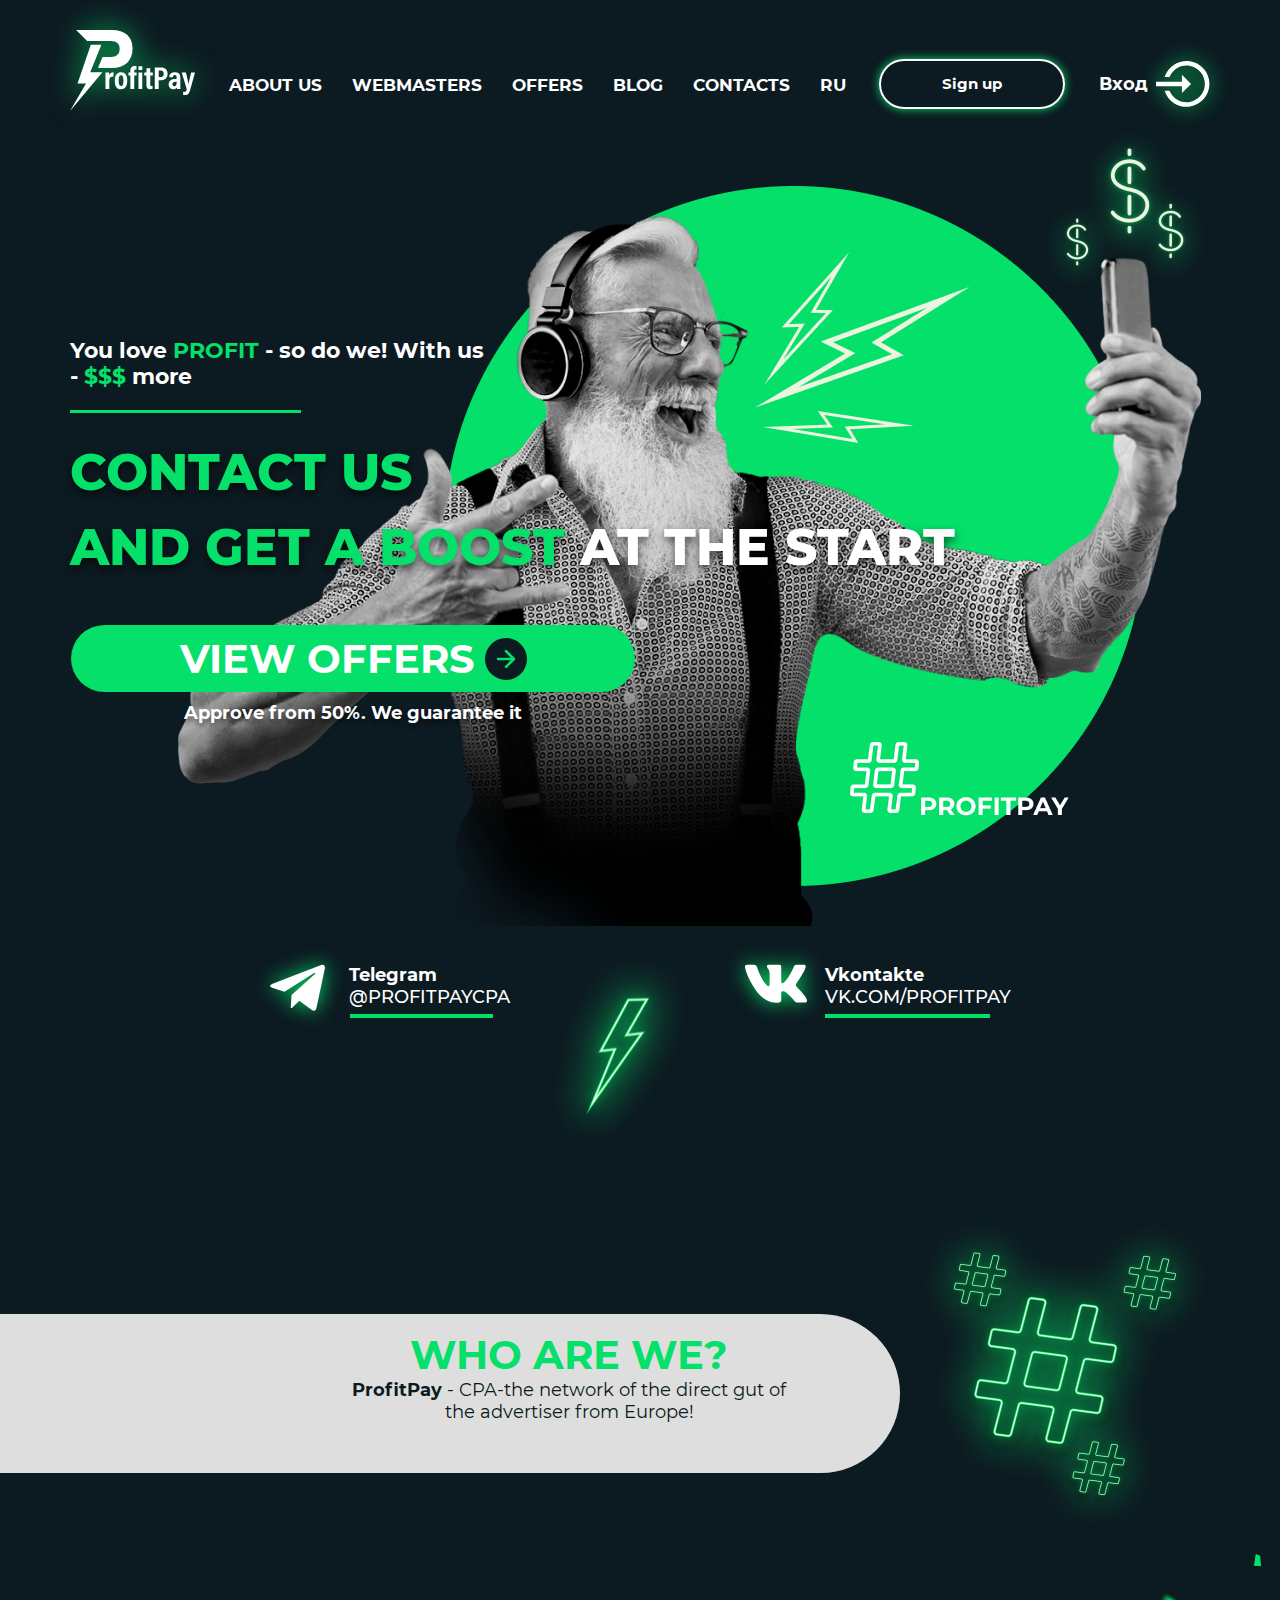
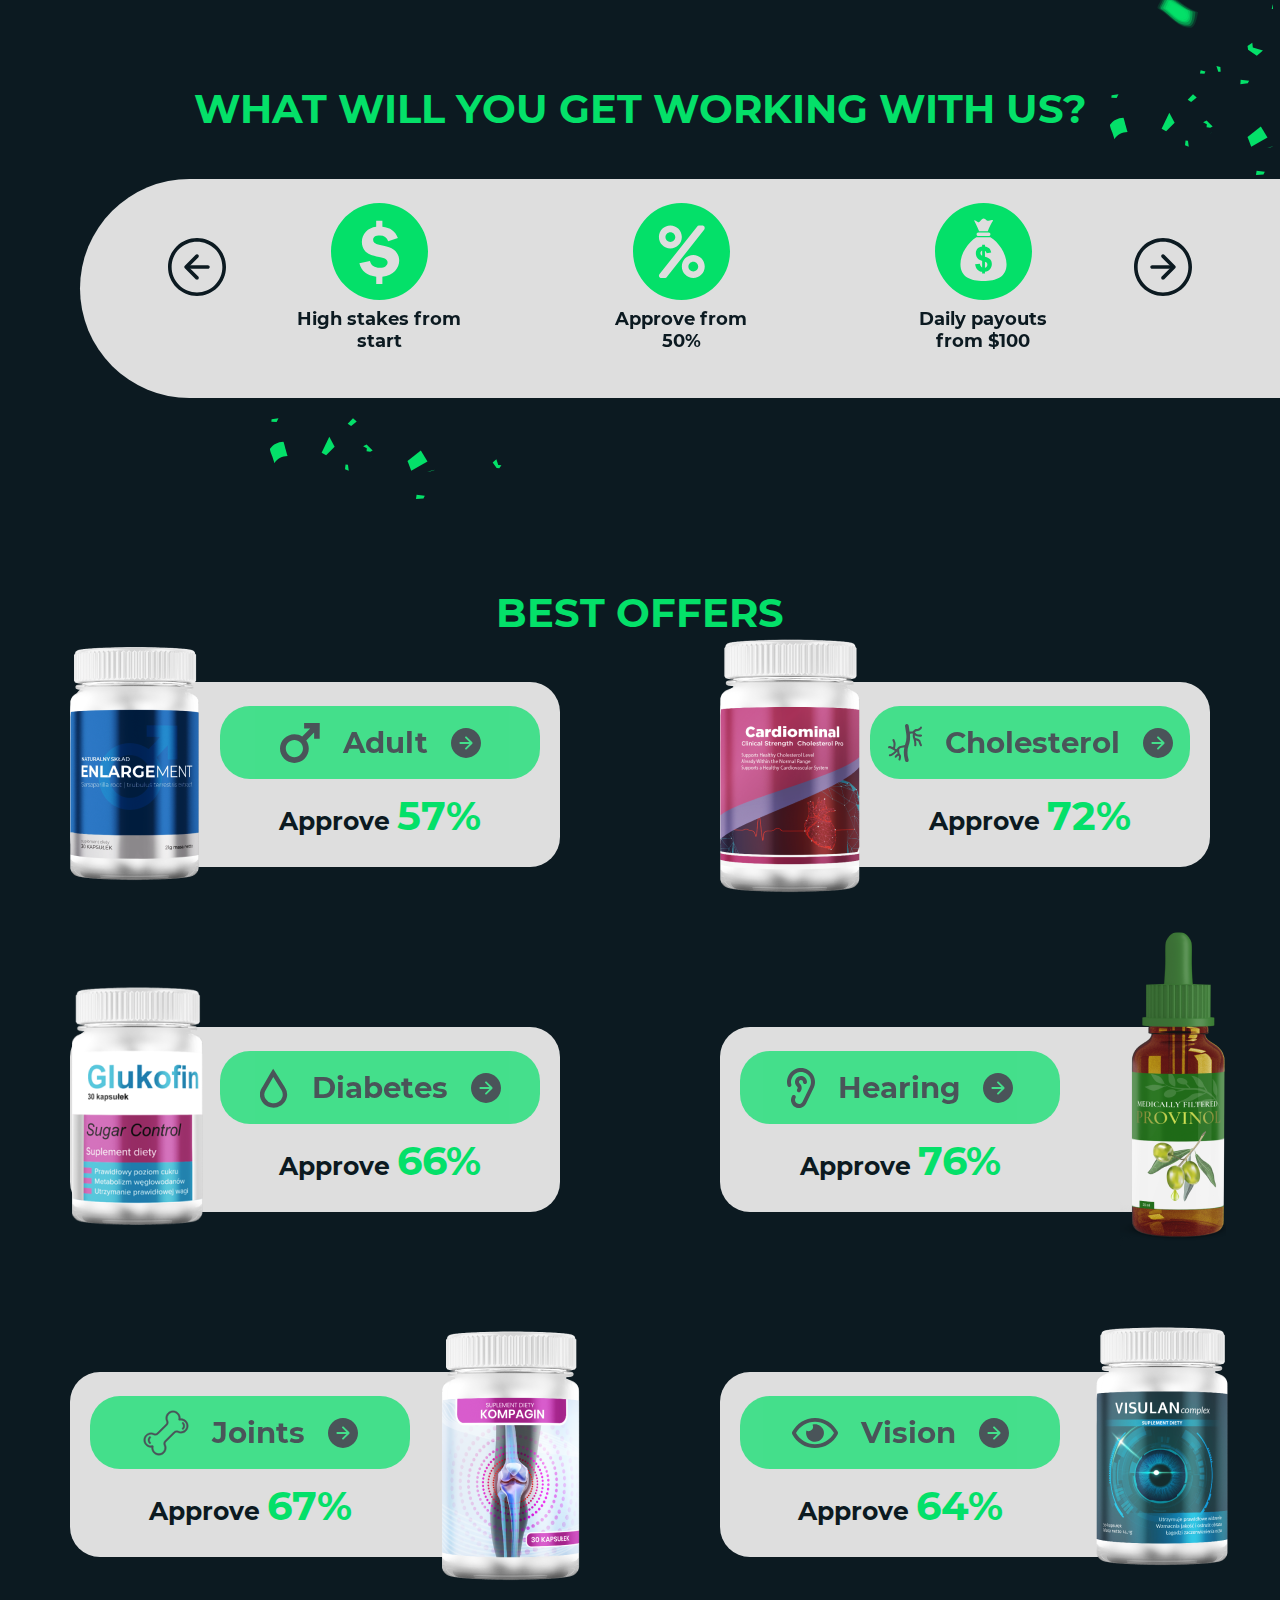
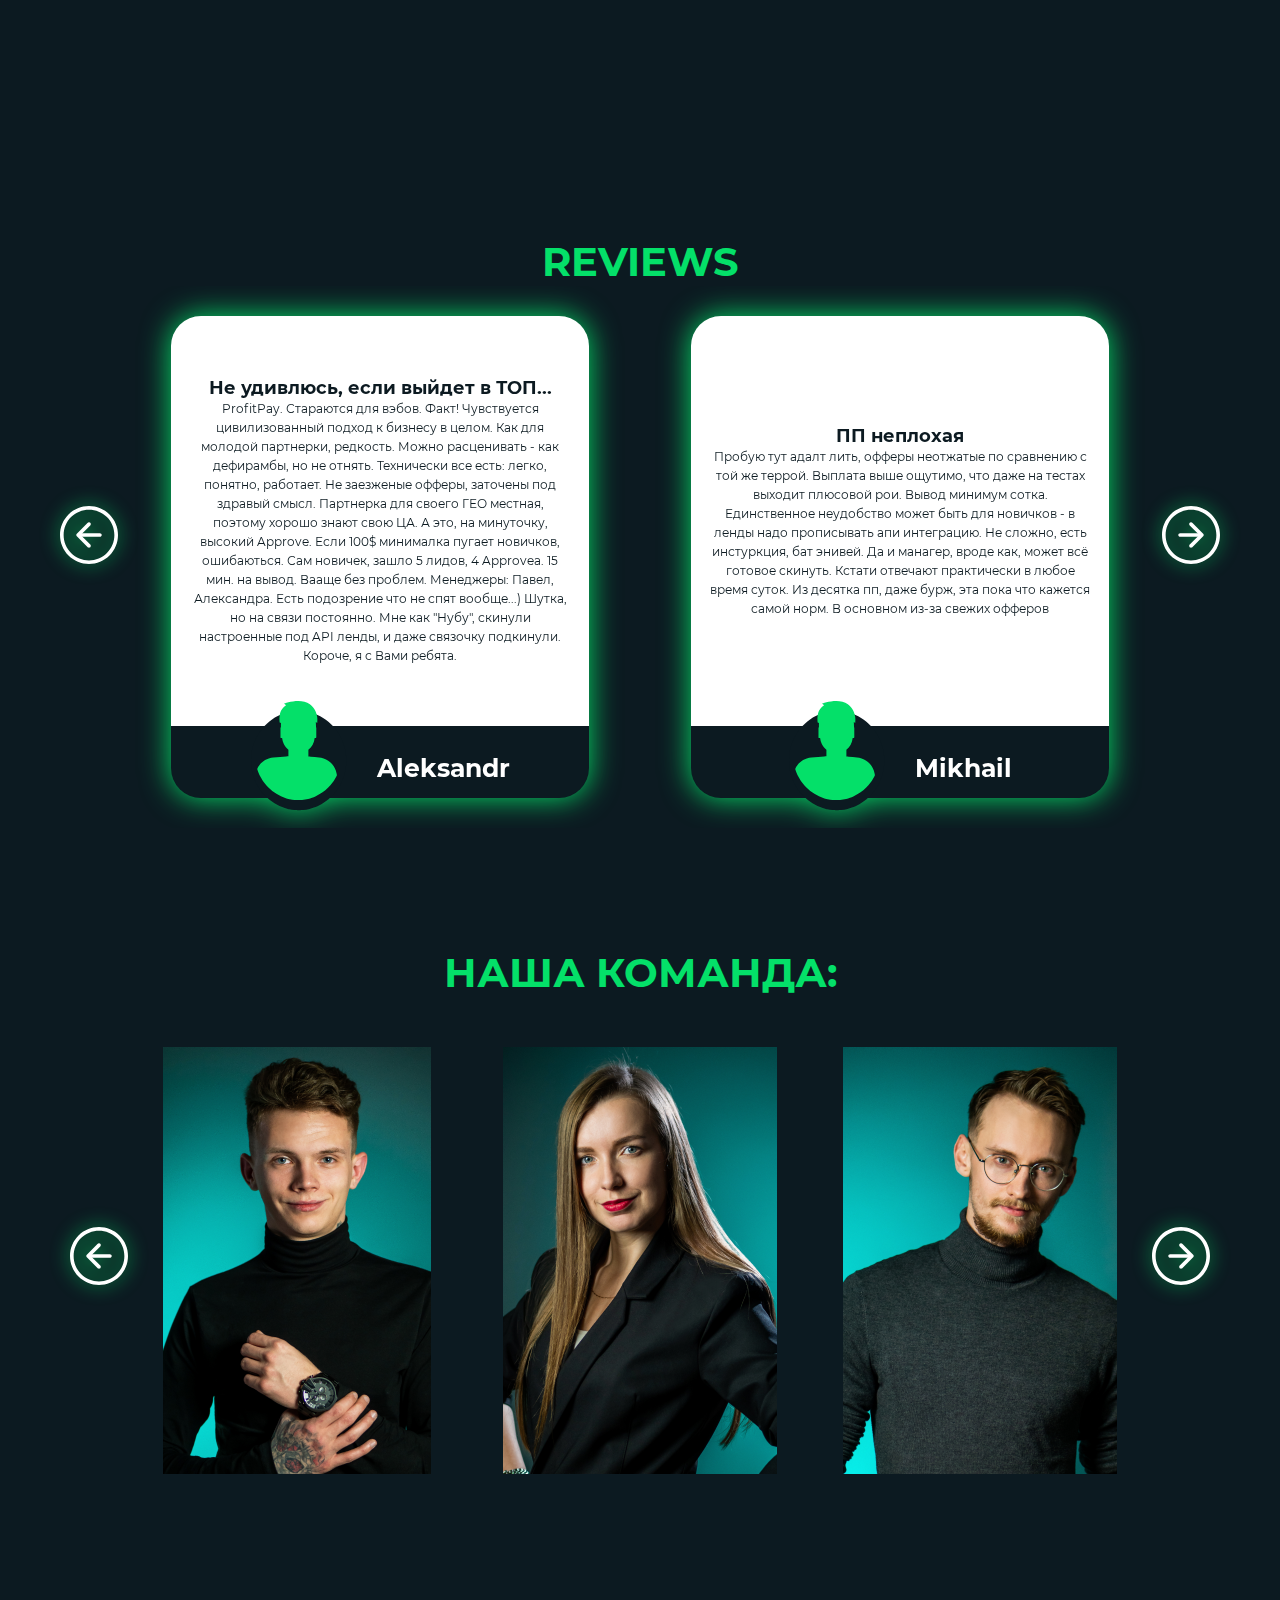
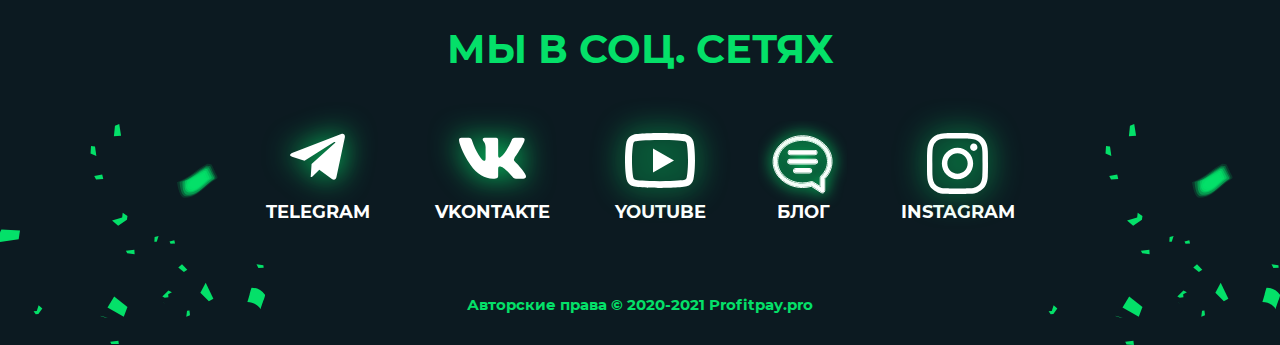
==== commit 33ca4c8e: "en versions" ====
--- a/en/index.html
+++ b/en/index.html
@@ -53,7 +53,8 @@
           <button class="nav__toggle" id="toggle"></button>
 
           <div class="header__left">
-            <a class="header__logo"> <!-- .header__log-in-link -->
+            <a class="header__logo">
+              <!-- .header__log-in-link -->
               <img
                 src="/image/logo.svg"
                 alt="Логотип Profit Pay"
@@ -77,42 +78,42 @@
 
               <li class="header__nav-item">
                 <a href="#section-us" class="nav-link">
-                  <span>about us</span> 
+                  <span>about us</span>
                   <span class="menu-vector"></span>
                 </a>
               </li>
 
               <li class="header__nav-item">
                 <a href="#section-work" class="nav-link">
-                  <span>Webmasters</span> 
+                  <span>Webmasters</span>
                   <span class="menu-vector"></span>
                 </a>
               </li>
 
               <li class="header__nav-item">
                 <a href="#section-offers" class="nav-link">
-                  <span>Offers</span> 
+                  <span>Offers</span>
                   <span class="menu-vector"></span>
                 </a>
               </li>
 
               <li class="header__nav-item">
                 <a href="blog.html" class="nav-link">
-                  <span>Blog</span> 
+                  <span>Blog</span>
                   <span class="menu-vector"></span>
                 </a>
               </li>
 
               <li class="header__nav-item">
-                <a href="contacts.html" class="nav-link">
-                  <span>Contacts</span> 
+                <a href="contact.html" class="nav-link">
+                  <span>Contacts</span>
                   <span class="menu-vector"></span>
                 </a>
               </li>
 
               <li class="header__nav-item">
                 <a href="/ru/index.html" class="nav-link">
-                  <span>ru</span> 
+                  <span>ru</span>
                   <span class="menu-vector"></span>
                 </a>
               </li>
@@ -168,12 +169,13 @@
       <section class="section-hero">
         <div class="container section-hero__container">
           <p class="section-hero__profit">
-            You love <span class="green-color">PROFIT</span> - so do we! With us  -
-            <span class="green-color">$$$</span> more
+            You love <span class="green-color">PROFIT</span> - so do we! With us
+            - <span class="green-color">$$$</span> more
           </p>
 
           <p class="section-hero__write-us">
-            <span class="green-color">CONTACT US  <br />AND GET A BOOST </span> AT THE START
+            <span class="green-color">CONTACT US <br />AND GET A BOOST </span>
+            AT THE START
           </p>
 
           <div class="section-hero__offers-btn-desc">
@@ -194,10 +196,8 @@
             </div>
           </div>
 
-          <ul class="section-hero__social-list">
-            <li
-              class="section-hero__social-item section-hero__social-item-tg"
-            >
+          <div class="section-hero__social-list">
+            <div class="section-hero__social-item section-hero__social-item-tg">
               <a
                 href="https://t.me/cpafbcat"
                 target="_blank"
@@ -212,11 +212,9 @@
                   <br />@PROFITPAYCPA
                 </span>
               </a>
-            </li>
-
-            <li
-              class="section-hero__social-item section-hero__social-item-vk"
-            >
+            </div>
+
+            <div class="section-hero__social-item section-hero__social-item-vk">
               <a
                 href="https://vk.com/profitpay"
                 target="_blank"
@@ -230,8 +228,8 @@
                   <br />VK.COM/PROFITPAY
                 </span>
               </a>
-            </li>
-          </ul>
+            </div>
+          </div>
         </div>
 
         <div class="section-cookie">
@@ -254,21 +252,22 @@
         </div>
       </section>
 
-    <section id="section-us" class="section-us">
-      <div class="section-us__container">
-        <div class="section-us__pp-hashes">
-          <span class="section-us__hashes"></span>
-          <span class="section-us__pp">ProfitPay</span>
+      <section id="section-us" class="section-us">
+        <div class="section-us__container">
+          <div class="section-us__pp-hashes">
+            <span class="section-us__hashes"></span>
+            <span class="section-us__pp">ProfitPay</span>
+          </div>
+
+          <div class="section-us__info">
+            <h2 class="section-heading section-us__heading">WHO ARE WE?</h2>
+            <p class="section-desc section-us__desc">
+              <strong>ProfitPay</strong> - CPA-the network of the direct gut of
+              the advertiser from Europe!
+            </p>
+          </div>
         </div>
-
-        <div class="section-us__info">
-          <h2 class="section-heading section-us__heading">WHO ARE WE?</h2>
-          <p class="section-desc section-us__desc">
-            <strong>ProfitPay</strong> - CPA-the network of the direct gut of the advertiser from Europe!
-          </p>
-        </div>
-      </div>
-    </section>
+      </section>
 
       <section id="section-work" class="section-work">
         <div class="conf section-work__conf1"></div>
@@ -325,7 +324,9 @@
                 class="section-work__benefit-item section-work__benefit-item-crown"
               >
                 <p class="section-desc section-work__desc">
-                  <strong>Exclusive offers and translated promo materials</strong>
+                  <strong
+                    >Exclusive offers and translated promo materials</strong
+                  >
                 </p>
               </li>
             </ul>
@@ -338,14 +339,16 @@
           <h2 class="section-heading section-offers__heading">Best offers</h2>
 
           <div class="section-offers__ul">
-            <ul class="section-offers__offers-list section-offers__offers-list-1">
-              <li class="section-offers__offer">
+            <div
+              class="section-offers__offers-list section-offers__offers-list-1"
+            >
+              <div class="section-offers__offer">
                 <img
                   src="/image/offer-adult.png"
                   alt=""
                   class="section-offers__img section-offers__adult-img"
                 />
-  
+
                 <div class="section-offers__block section-offers__block-odd">
                   <div class="section-offers__btn">
                     <a
@@ -355,28 +358,28 @@
                       <span
                         class="section-offers__icon section-offers__icon-adult"
                       ></span>
-  
+
                       <h3 class="section-offers__offer-name">Adult</h3>
-  
+
                       <span
                         class="section-offers__icon section-offers__offer-vector"
                       ></span>
                     </a>
                   </div>
-  
+
                   <p class="section-offers__offer-info">
                     Approve <span class="section-heading">57%</span>
                   </p>
                 </div>
-              </li>
-  
-              <li class="section-offers__offer">
+              </div>
+
+              <div class="section-offers__offer">
                 <img
                   src="/image/offer-cardio.png"
                   alt=""
                   class="section-offers__img section-offers__cardio-img"
                 />
-  
+
                 <div class="section-offers__block section-offers__block-odd">
                   <div class="section-offers__btn">
                     <a
@@ -392,20 +395,20 @@
                       ></span>
                     </a>
                   </div>
-  
+
                   <p class="section-offers__offer-info">
                     Approve <span class="section-heading">72%</span>
                   </p>
                 </div>
-              </li>
-  
-              <li class="section-offers__offer">
+              </div>
+
+              <div class="section-offers__offer">
                 <img
                   src="/image/offer-blood.png"
                   alt=""
                   class="section-offers__img section-offers__blood-img"
                 />
-  
+
                 <div class="section-offers__block section-offers__block-odd">
                   <div class="section-offers__btn">
                     <a
@@ -421,22 +424,20 @@
                       ></span>
                     </a>
                   </div>
-  
+
                   <p class="section-offers__offer-info">
                     Approve <span class="section-heading">66%</span>
                   </p>
                 </div>
-              </li>
-            </ul>
-  
-            <ul class="section-offers__offers-list section-offers__offers-list-2">
-              <li class="section-offers__offer">
+              </div>
+
+              <div class="section-offers__offer">
                 <img
                   src="/image/offer-ear.png"
                   alt=""
                   class="section-offers__img section-offers__ear-img"
                 />
-  
+
                 <div class="section-offers__block section-offers__block-even">
                   <div class="section-offers__btn">
                     <a
@@ -446,28 +447,28 @@
                       <span
                         class="section-offers__icon section-offers__icon-ear"
                       ></span>
-  
+
                       <h3 class="section-offers__offer-name">Hearing</h3>
-  
+
                       <span
                         class="section-offers__icon section-offers__offer-vector"
                       ></span>
                     </a>
                   </div>
-  
+
                   <p class="section-offers__offer-info">
                     Approve <span class="section-heading">76%</span>
                   </p>
                 </div>
-              </li>
-  
-              <li class="section-offers__offer">
+              </div>
+
+              <div class="section-offers__offer">
                 <img
                   src="/image/offer-bone.png"
                   alt=""
                   class="section-offers__img section-offers__bone-img"
                 />
-  
+
                 <div class="section-offers__block section-offers__block-even">
                   <div class="section-offers__btn">
                     <a
@@ -483,20 +484,20 @@
                       ></span>
                     </a>
                   </div>
-  
+
                   <p class="section-offers__offer-info">
                     Approve <span class="section-heading">67%</span>
                   </p>
                 </div>
-              </li>
-  
-              <li class="section-offers__offer">
+              </div>
+
+              <div class="section-offers__offer">
                 <img
                   src="/image/offer-eye.png"
                   alt=""
                   class="section-offers__img section-offers__eye-img"
                 />
-  
+
                 <div class="section-offers__block section-offers__block-even">
                   <div class="section-offers__btn">
                     <a
@@ -512,13 +513,19 @@
                       ></span>
                     </a>
                   </div>
-  
+
                   <p class="section-offers__offer-info">
                     Approve <span class="section-heading">64%</span>
                   </p>
                 </div>
-              </li>
-            </ul>
+              </div>
+            </div>
+
+            <!-- <ul
+              class="section-offers__offers-list section-offers__offers-list-2"
+            >
+              
+            </ul> -->
           </div>
         </div>
       </section>
@@ -537,7 +544,18 @@
                 </p>
 
                 <p class="section-review__review-text">
-                  ProfitPay. Стараются для вэбов. Факт! Чувствуется цивилизованный подход к бизнесу в целом. Как для молодой партнерки, редкость. Можно расценивать - как дефирамбы, но не отнять. Технически все есть: легко, понятно, работает. Не заезженые офферы, заточены под здравый смысл. Партнерка для своего ГЕО местная, поэтому хорошо знают свою ЦА. А это, на минуточку, высокий Approve. Если 100$ минималка пугает новичков, ошибаються. Сам новичек, зашло 5 лидов, 4 Approveа. 15 мин. на вывод. Вааще без проблем. Менеджеры: Павел, Александра. Есть подозрение что не спят вообще...) Шутка, но на связи постоянно. Мне как "Нубу", скинули настроенные под API ленды, и даже связочку подкинули. Короче, я с Вами ребята.
+                  ProfitPay. Стараются для вэбов. Факт! Чувствуется
+                  цивилизованный подход к бизнесу в целом. Как для молодой
+                  партнерки, редкость. Можно расценивать - как дефирамбы, но не
+                  отнять. Технически все есть: легко, понятно, работает. Не
+                  заезженые офферы, заточены под здравый смысл. Партнерка для
+                  своего ГЕО местная, поэтому хорошо знают свою ЦА. А это, на
+                  минуточку, высокий Approve. Если 100$ минималка пугает
+                  новичков, ошибаються. Сам новичек, зашло 5 лидов, 4 Approveа.
+                  15 мин. на вывод. Вааще без проблем. Менеджеры: Павел,
+                  Александра. Есть подозрение что не спят вообще...) Шутка, но
+                  на связи постоянно. Мне как "Нубу", скинули настроенные под
+                  API ленды, и даже связочку подкинули. Короче, я с Вами ребята.
                 </p>
               </div>
 
@@ -559,9 +577,14 @@
                 <p class="section-review__review-heading">ПП неплохая</p>
 
                 <p class="section-review__review-text">
-                  Пробую тут адалт лить, офферы неотжатые по сравнению с той же террой. Выплата выше ощутимо, что даже на тестах выходит плюсовой рои. Вывод минимум сотка. 
-                  
-                  Единственное неудобство может быть для новичков - в ленды надо прописывать апи интеграцию. Не сложно, есть инстуркция, бат энивей. Да и манагер, вроде как, может всё готовое скинуть. Кстати отвечают практически в любое время суток. Из десятка пп, даже бурж, эта пока что кажется самой норм. В основном из-за свежих офферов
+                  Пробую тут адалт лить, офферы неотжатые по сравнению с той же
+                  террой. Выплата выше ощутимо, что даже на тестах выходит
+                  плюсовой рои. Вывод минимум сотка. Единственное неудобство
+                  может быть для новичков - в ленды надо прописывать апи
+                  интеграцию. Не сложно, есть инстуркция, бат энивей. Да и
+                  манагер, вроде как, может всё готовое скинуть. Кстати отвечают
+                  практически в любое время суток. Из десятка пп, даже бурж, эта
+                  пока что кажется самой норм. В основном из-за свежих офферов
                 </p>
               </div>
 
@@ -583,7 +606,15 @@
                 <p class="section-review__review-heading">Отзыв о ProfitPay</p>
 
                 <p class="section-review__review-text">
-                  Шикарная ПП. Раньше работал в основном с leadrock, но когда познакомился с ProfitPay - то это что-то с чем то: высокие выплаты по всем офферам, низкая цена оффера на сайте, хороший КЦ и как следствие - высокий аппрув. По технической части тоже все ок, если возникают какие либо вопросы - Павел всегда онлайн. По поводу выплат, то тут все отлично - никаких задержек. Так же есть различные конкурсы в которых одно удовольствие участвовать, как говорится "хороший тамада и конкурсы интересные").
+                  Шикарная ПП. Раньше работал в основном с leadrock, но когда
+                  познакомился с ProfitPay - то это что-то с чем то: высокие
+                  выплаты по всем офферам, низкая цена оффера на сайте, хороший
+                  КЦ и как следствие - высокий аппрув. По технической части тоже
+                  все ок, если возникают какие либо вопросы - Павел всегда
+                  онлайн. По поводу выплат, то тут все отлично - никаких
+                  задержек. Так же есть различные конкурсы в которых одно
+                  удовольствие участвовать, как говорится "хороший тамада и
+                  конкурсы интересные").
                 </p>
               </div>
 
@@ -607,8 +638,13 @@
                 </p>
 
                 <p class="section-review__review-text">
-                  В партнерку ProfitPay пришел ради интереса, так как очень уж менеджер рассказывала о их высоких аппрувах и качественных промо. 
-                  Ну и был приятно удивлен действительно! Сейчас мы с командой работаем уже 1,5 месяца с ними. Замечаний особо никаких нет. Были вопросы с валидацией формы - но быстро устранили. Тех поддержка - огонь! всегда на связи. Так что рекомендую от души!
+                  В партнерку ProfitPay пришел ради интереса, так как очень уж
+                  менеджер рассказывала о их высоких аппрувах и качественных
+                  промо. Ну и был приятно удивлен действительно! Сейчас мы с
+                  командой работаем уже 1,5 месяца с ними. Замечаний особо
+                  никаких нет. Были вопросы с валидацией формы - но быстро
+                  устранили. Тех поддержка - огонь! всегда на связи. Так что
+                  рекомендую от души!
                 </p>
               </div>
 
--- a/css/style.css
+++ b/css/style.css
@@ -298,8 +298,10 @@
 
 .modal-form {
   position: fixed;
+  margin: auto;
+  left: 0;
+  right: 0;
   top: 10%;
-  left: 22%;
   padding: 40px 85px;
   box-shadow: 0px 0px 37px 13px rgba(4, 224, 105, 0.7);
   border-radius: 30px;
@@ -607,9 +609,9 @@
   border-bottom: 2px solid var(--green-color);
   box-shadow: 0px 0px 29px #04e069;
   width: 100%;
-  height: 140px;
+  min-height: 100px;
   background-color: #0a0a0a;
-  transform: translateY(-260px);
+  transform: translateY(700px);
   display: none;
 }
 
@@ -624,13 +626,13 @@
 
 .section-cookie__icon {
   position: absolute;
-  left: 20%;
   width: 149px;
-  height: 184px;
+  min-height: 184px;
   background-repeat: no-repeat;
   background-size: contain;
   background-image: url("/image/cookie.svg");
   filter: drop-shadow(0px 4px 15px rgba(4, 224, 105, 0.7));
+  transform: translateX(-570px);
 }
 
 .section-cookie__text {
@@ -1039,6 +1041,7 @@
   color: var(--desc-color);
   text-align: center;
   background-color: #fff;
+  margin: 0 auto;
 }
 
 .section-review__review-heading {
@@ -1050,7 +1053,6 @@
 .section-review__review-text {
   font-size: 12px;
   line-height: 19px;
-  white-space: pre-line;
   cursor: default;
 }
 
@@ -1062,6 +1064,7 @@
   width: 418px;
   height: 72px;
   background-color: var(--desc-color);
+  margin: 0 auto;
 }
 
 .section-review__user-icon {
--- a/css/media.css
+++ b/css/media.css
@@ -9,7 +9,6 @@
     display: none;
   }
 
-
   .section-us__container {
     background-position-x: 900px;
   }
@@ -29,7 +28,18 @@
   }
 }
 
-@media (max-width: 1200px) {
+@media (max-width: 1200px) and (min-width: 999px) {
+  .team_photo {
+    margin: 0 auto;
+  }
+  .section-team__name-info {
+    display: none;
+  }
+
+  .section-team__about {
+    flex: 0 0 45%;
+  }
+
   .section-work__conf1,
   .section-work__conf2,
   .footer__conf1,
@@ -37,6 +47,35 @@
     display: none;
   }
 
+  /* Cookie */
+
+  .section-cookie__container {
+    width: 960px;
+  }
+
+  .section-cookie__icon {
+    transform: translateX(-480px);
+  }
+
+  .section-cookie__text {
+    width: 630px;
+  }
+
+  /* Modal form */
+
+  .modal-form {
+    padding: 40px 35px;
+    width: 960px;
+    height: 600px;
+  }
+
+  .modal-form__heading {
+    margin-bottom: 30px;
+    color: #fff;
+  }
+
+  /* Sections */
+
   .section-heading {
     font-size: 30px;
     line-height: 35px;
@@ -47,7 +86,7 @@
     line-height: 19px;
   }
 
-  .header__nav-item:nth-child(-n+4) {
+  .header__nav-item:nth-child(3) {
     display: none;
   }
 
@@ -158,11 +197,11 @@
     min-height: 150px;
     border-radius: 30px;
   }
-  
+
   .section-offers__block-odd {
     padding: 15px 15px 15px 120px;
   }
-  
+
   .section-offers__block-even {
     padding: 15px 120px 15px 15px;
   }
@@ -171,7 +210,7 @@
     font-size: 18px;
     line-height: 22px;
   }
-  
+
   .section-offers__offer-link {
     margin-bottom: 10px;
     min-height: 50px;
@@ -183,87 +222,1244 @@
   }
 
   .section-offers__adult-img {
-    height: 40%;
-    transform: translateY(-25px);
-  }
-  
+    height: 30%;
+    transform: translateY(-45px);
+  }
+
   .section-offers__ear-img {
-    height: 50%;
-    transform: translate(320px, -75px);
-  }
-  
+    height: 35%;
+    transform: translate(315px, -85px);
+  }
+
   .section-offers__cardio-img {
-    height: 45%;
-    transform: translateY(-40px);
-  }
-  
+    height: 35%;
+    transform: translateY(-70px);
+  }
+
   .section-offers__bone-img {
-    height: 45%;
-    transform: translate(265px, -48px);
-  }
-  
+    height: 30%;
+    transform: translate(265px, -45px);
+  }
+
   .section-offers__blood-img {
-    height: 45%;
-    transform: translate(-2px, -35px);
-  }
-  
+    height: 30%;
+    transform: translate(-2px, -45px);
+  }
+
   .section-offers__eye-img {
-    height: 45%;
-    transform: translate(238px, -40px);
+    height: 30%;
+    transform: translate(235px, -40px);
   }
 
   .section-offers__offer-vector {
     width: 24px;
     height: 24px;
   }
-  
+
   .section-offers__icon-adult {
     width: 30px;
     height: 30px;
     background-image: url("/image/adult-img.svg");
   }
-  
+
   .section-offers__icon-ear {
     width: 22px;
     height: 34px;
     background-image: url("/image/ear-img.svg");
   }
-  
+
   .section-offers__icon-cardio {
     width: 28px;
     height: 32px;
     background-image: url("/image/cardio-img.svg");
   }
-  
+
   .section-offers__icon-bone {
     width: 32px;
     height: 32px;
     background-image: url("/image/bone-img.svg");
   }
-  
+
   .section-offers__icon-blood {
     width: 21px;
     height: 32px;
     background-image: url("/image/blood-img.svg");
   }
-  
+
   .section-offers__icon-eye {
     width: 36px;
     height: 20px;
     background-image: url("/image/eye-img.svg");
   }
+
+  .section-offers__offer:hover,
+  .section-offers__offer:focus {
+    transform: none;
+    filter: none;
+  }
   
-  .section-review__reviews-item {
-    margin: 30px 20px;
+  .section-offers__offer:active {
+    transform: none;
+  }
+
+  /* blog */
+
+  .article-list {
+    margin: 0 auto;
+    max-width: 920px;
+  }
+
+  .blog__article-item {
+    margin-bottom: 50px;
+  }
+
+  .blog__article-item:nth-child(-n + 2) {
+    flex: 0 0 40%;
+    height: 450px;
+    width: 450px;
+  }
+
+  .blog__article-item:nth-child(n + 3) {
+    flex: 0 0 25%;
+    width: 290px;
+    height: 290px;
+  }
+}
+
+@media (max-width: 999px) and (min-width: 768px) {
+  .section-team__name-info {
+    display: none;
+  }
+
+  .section-team__about {
+    flex: 0 0 35%;
+  }
+
+  .section-work__conf1,
+  .section-work__conf2,
+  .footer__conf1,
+  .footer__conf2 {
+    display: none;
+  }
+
+  /* Cookie */
+
+  .section-cookie {
+    min-height: 120px;
+    transform: translateY(450px);
+  }
+
+  .section-cookie__container {
+    padding: 10px 0 10px 120px;
+    width: 720px;
+  }
+
+  .section-cookie__icon {
+    width: 130px;
+    min-height: 160px;
+    transform: translateX(-380px);
+  }
+
+  .section-cookie__text {
+    width: 500px;
+  }
+
+  .section-cookie__heading {
+    font-size: 20px;
+    line-height: 30px;
+  }
+
+  .section-cookie__desc {
+    font-size: 13px;
+    line-height: 16px;
+  }
+
+  .section-cookie__link {
+    font-size: 15px;
+  }
+
+  .section-cookie__btn {
+    font-size: 30px;
+    line-height: 35px;
+  }
+
+  .section-cookie__vector {
+    width: 30px;
+    height: 30px;
+  }
+
+  /* Modal form */
+
+  .modal-form {
+    padding: 35px;
+    width: 720px;
+    height: 500px;
+  }
+
+  .modal-form__heading {
+    margin-bottom: 30px;
+  }
+
+  .modal-form__link {
+    padding: 30px;
+    width: 290px;
+    height: 340px;
+  }
+
+  .modal-form__icon {
+    margin-bottom: 35px;
+  }
+
+  .modal-form__icon-tg {
+    width: 122px;
+    height: 100px;
+  }
+
+  .modal-form__icon-vk {
+    width: 156px;
+    height: 87px;
+  }
+
+  .modal-form__name {
+    font-size: 35px;
+    line-height: 43px;
+  }
+
+  .modal-form__desc {
+    margin-bottom: 30px;
+    font-size: 16px;
+  }
+
+  .modal-form__btn {
+    width: 220px;
+    padding: 12px;
+    font-size: 35px;
+    line-height: 43px;
+  }
+
+  .modal-form__vector {
+    height: 37px;
+    width: 37px;
+  }
+
+  /* Sections */
+
+  .container {
+    padding-right: 20px;
+    padding-left: 20px;
+  }
+
+  .section-heading {
+    font-size: 30px;
+    line-height: 35px;
+  }
+
+  .section-desc {
+    font-size: 16px;
+    line-height: 19px;
+  }
+
+  .header__center {
+    margin-left: 30px;
+    margin-right: auto;
+  }
+
+  .header__nav-item:nth-child(3),
+  .header__nav-item:nth-child(4) {
+    display: none;
+  }
+
+  .header__sigh-up-btn {
+    margin-right: 30px;
+  }
+
+  .section-hero {
+    padding-top: 40px;
+    background-position: 85% top;
+    background-size: 80%;
+  }
+
+  .section-hero__profit {
+    margin-bottom: 15px;
+    padding-bottom: 20px;
+    font-size: 15px;
+    line-height: 20px;
+  }
+
+  .section-hero__profit::after {
+    margin-top: 15px;
+    height: 2px;
+    border-bottom: 2px solid var(--green-color);
+  }
+
+  .section-hero__write-us {
+    margin-bottom: 95px;
+    font-size: 36px;
+    line-height: 50px;
+  }
+
+  .section-hero__offers-btn-desc {
+    margin-bottom: 0;
+    max-width: 452px;
+    align-items: center;
+  }
+
+  .section-hero__offers-link {
+    margin-left: 65px;
+    padding: 9px 20px;
+    width: 450px;
+    min-height: 40px;
+    font-size: 30px;
+    line-height: 35px;
+  }
+
+  .section-hero__vector {
+    width: 35px;
+    height: 35px;
+  }
+
+  .section-hero__link-desc {
+    font-size: 14px;
+    line-height: 20px;
+  }
+
+  .section-hero__social-list {
+    display: none;
+  }
+
+  .section-us__container {
     padding: 0;
-  }
-
+    min-height: 150px;
+    margin-bottom: 100px;
+    background-image: none;
+  }
+
+  .section-us__info {
+    padding: 16px 50px 16px 200px;
+    width: 600px;
+    min-height: 120px;
+  }
+
+  .section-work__container {
+    margin-bottom: 120px;
+  }
+
+  .section-work__info {
+    width: 700px;
+    min-height: 120px;
+    padding: 20px;
+  }
+
+  .section-work__benefit-list {
+    margin: 0 30px;
+  }
+
+  .section-work__benefit-item {
+    padding: 105px 40px 0;
+  }
+
+  .section-work__desc {
+    font-size: 15px;
+    line-height: 18px;
+  }
+
+  .section-offers__offer:not(:last-child) {
+    margin-bottom: 90px;
+  }
+
+  .section-offers__offers-list-2 {
+    justify-content: flex-end;
+  }
+
+  .section-offers__block {
+    width: 350px;
+    min-height: 130px;
+    border-radius: 30px;
+  }
+
+  .section-offers__block-odd {
+    padding: 15px 15px 15px 120px;
+  }
+
+  .section-offers__block-even {
+    padding: 15px 120px 15px 15px;
+  }
+
+  .section-offers__offer-info {
+    font-size: 15px;
+    line-height: 22px;
+  }
+
+  .section-offers__offer-link {
+    margin-bottom: 10px;
+    min-height: 50px;
+  }
+
+  .section-offers__offer-name {
+    margin-right: 15px;
+    margin-left: 15px;
+  }
+
+  .section-offers__adult-img {
+    height: 25%;
+    transform: translateY(-35px);
+  }
+
+  .section-offers__ear-img {
+    height: 30%;
+    transform: translate(300px, -85px);
+  }
+
+  .section-offers__cardio-img {
+    height: 30%;
+    transform: translateY(-60px);
+  }
+
+  .section-offers__bone-img {
+    height: 25%;
+    transform: translate(270px, -55px);
+  }
+
+  .section-offers__blood-img {
+    height: 25%;
+    transform: translate(-2px, -35px);
+  }
+
+  .section-offers__eye-img {
+    height: 25%;
+    transform: translate(240px, -50px);
+  }
+
+  .section-offers__offer-vector {
+    width: 24px;
+    height: 24px;
+  }
+
+  .section-offers__icon-adult {
+    width: 30px;
+    height: 30px;
+    background-image: url("/image/adult-img.svg");
+  }
+
+  .section-offers__icon-ear {
+    width: 22px;
+    height: 34px;
+    background-image: url("/image/ear-img.svg");
+  }
+
+  .section-offers__icon-cardio {
+    width: 28px;
+    height: 32px;
+    background-image: url("/image/cardio-img.svg");
+  }
+
+  .section-offers__icon-bone {
+    width: 32px;
+    height: 32px;
+    background-image: url("/image/bone-img.svg");
+  }
+
+  .section-offers__icon-blood {
+    width: 21px;
+    height: 32px;
+    background-image: url("/image/blood-img.svg");
+  }
+
+  .section-offers__icon-eye {
+    width: 36px;
+    height: 20px;
+    background-image: url("/image/eye-img.svg");
+  }
+
+  .section-offers__offer:hover,
+  .section-offers__offer:focus {
+    transform: none;
+    filter: none;
+  }
+  
+  .section-offers__offer:active {
+    transform: none;
+  }
+
+  .footer__heading {
+    margin-bottom: 40px;
+  }
+
+  .footer__social-list {
+    margin-bottom: 53px;
+  }
+
+  .footer-social-item:not(:last-child) {
+    margin-right: 35px;
+  }
+
+  .social-link {
+    font-size: 16px;
+    line-height: 20px;
+  }
+
+  .footer__icon-tg {
+    width: 50px;
+    height: 41px;
+  }
+
+  .footer__icon-vk {
+    width: 61px;
+    height: 36px;
+  }
+
+  .footer__icon-youtube {
+    width: 64px;
+    height: 49px;
+  }
+
+  .footer__icon-blog {
+    width: 59px;
+    height: 57px;
+  }
+
+  .footer__icon-inst {
+    width: 55px;
+    height: 55px;
+  }
+
+  .footer__copyright {
+    font-size: 13px;
+    line-height: 16px;
+  }
+
+  /* blog */
+
+  .article-list {
+    justify-content: center;
+  }
+
+  .blog__article-item {
+    margin-bottom: 40px;
+  }
+
+  .blog__article-item:nth-child(-n + 2),
+  .blog__article-item:nth-child(n + 3) {
+    flex: 0 0 35%;
+    width: 320px;
+    height: 320px;
+  }
+
+  .blog__article-item:nth-child(odd) {
+    margin-right: 35px;
+  }
+
+  /* contacts */
+
+  .section-contacts {
+    margin-bottom: 100px;
+  }
+
+  .section-contacts__ques {
+    font-size: 40px;
+    line-height: 70px;
+  }
+
+  .section-contacts__write {
+    margin-bottom: 20px;
+    font-size: 70px;
+    line-height: 70px;
+  }
+
+  .section-contacts__name {
+    margin-bottom: 5px;
+    font-size: 25px;
+    line-height: 27px;
+  }
+
+  .section-contacts__desc {
+    margin-bottom: 10px;
+    font-size: 16px;
+    line-height: 20px;
+  }
+
+  .section-contacts__link {
+    flex: 16px;
+    line-height: 20px;
+  }
+}
+
+@media (max-width: 880px) and (min-width: 600px) {
+  .header__nav-item:nth-child(2) {
+    display: none;
+  }
+}
+
+@media (max-width: 767px) and (min-width: 600px) {
   .section-team__item {
     padding: 0;
   }
+
+  .section-review__review,
+  .section-review__user {
+    width: 100%;
+  }
+
+  .section-review__review {
+    height: auto;
+  }
+
+  .team_photo {
+    margin: 0 auto;
+  }
+
+  .section-team__about {
+    flex: 0 0 45%;
+  }
+
+  .section-team__name-info,
+  .section-team__photo {
+    display: none;
+  }
+
+  .section-work__conf1,
+  .section-work__conf2,
+  .footer__conf1,
+  .footer__conf2 {
+    display: none;
+  }
+
+  /* Cookie */
+
+  .section-cookie {
+    min-height: 120px;
+    transform: translateY(300px);
+  }
+
+  .section-cookie__container {
+    padding: 10px 0;
+    width: 540px;
+  }
+
+  .section-cookie__icon {
+    display: none;
+  }
+
+  .section-cookie__text {
+    width: 400px;
+  }
+
+  .section-cookie__heading {
+    font-size: 20px;
+    line-height: 30px;
+  }
+
+  .section-cookie__desc {
+    font-size: 13px;
+    line-height: 16px;
+  }
+
+  .section-cookie__link {
+    font-size: 15px;
+  }
+
+  .section-cookie__btn {
+    padding: 13px 13px;
+    width: 200px;
+    font-size: 22px;
+    line-height: 25px;
+  }
+
+  .section-cookie__vector {
+    width: 25px;
+    height: 25px;
+  }
+
+  /* Modal form */
+
+  .modal-form {
+    padding: 35px;
+    width: 540px;
+    height: 400px;
+  }
+
+  .modal-form__x {
+    top: 15px;
+    right: 20px;
+    width: 40px;
+    height: 40px;
+  }
+
+  .modal-form__heading {
+    margin-bottom: 20px;
+    font-size: 30px;
+  }
+
+  .modal-form__link {
+    padding: 20px;
+    width: 200px;
+    height: 260px;
+  }
+
+  .modal-form__icon {
+    margin-bottom: 20px;
+  }
+
+  .modal-form__icon-tg {
+    width: 110px;
+    height: 80px;
+  }
+
+  .modal-form__icon-vk {
+    width: 120px;
+    height: 70px;
+  }
+
+  .modal-form__name {
+    font-size: 25px;
+    line-height: 30px;
+  }
+
+  .modal-form__desc {
+    margin-bottom: 20px;
+    font-size: 14px;
+  }
+
+  .modal-form__btn {
+    width: 160px;
+    padding: 10px;
+    font-size: 25px;
+    line-height: 30px;
+  }
+
+  .modal-form__vector {
+    display: none;
+  }
+
+  /* Sections */
+
+  body {
+    padding: 15px 0;
+  }
+
+  .header__container {
+    height: 65px;
+  }
+
+  .section-heading {
+    font-size: 30px;
+    line-height: 35px;
+  }
+
+  .section-desc {
+    font-size: 16px;
+    line-height: 20px;
+  }
+
+  .header__left {
+    display: flex;
+    align-items: flex-end;
+  }
+
+  .header__logo-img {
+    width: 90px;
+    height: auto;
+  }
+
+  .header__center {
+    margin-left: 15px;
+    margin-right: auto;
+  }
+
+  .header__nav-item:nth-child(2),
+  .header__nav-item:nth-child(3),
+  .header__nav-item:nth-child(4) {
+    display: none;
+  }
+
+  .nav-link {
+    font-size: 15px;
+  }
+
+  .header__nav-item:not(:last-child) {
+    margin-right: 15px;
+  }
+
+  .nav-list {
+    transform: translateY(30px);
+  }
+
+  .header__sigh-up-btn {
+    margin-right: 15px;
+  }
+
+  .header__sign-up-link {
+    padding: 10px;
+    width: 150px;
+    font-size: 13px;
+    line-height: 15px;
+    transform: translateY(18px);
+  }
+
+  .header__log-in-link {
+    padding: 0;
+    font-size: 16px;
+    transform: translateY(20px);
+  }
+
+  .header__log-in-icon {
+    margin-left: 8px;
+    width: 43px;
+    height: 37px;
+  }
+
+  .section-hero__container {
+    padding: 0 40px;
+    min-height: 0;
+  }
+
+  .section-hero {
+    padding-top: 220px;
+    background-position: 70% 30px;
+    background-size: 550px auto;
+    background-image: url("/image/hero-bg320.png");
+    background-repeat: no-repeat;
+  }
+
+  .section-hero__profit {
+    display: none;
+  }
+
+  .section-hero__write-us {
+    margin-bottom: 70px;
+    font-size: 30px;
+    line-height: 40px;
+  }
+
+  .section-hero__offers-btn-desc {
+    margin-bottom: 10px;
+    max-width: 302px;
+  }
+
+  .section-hero__offers-btn {
+    margin-bottom: 5px;
+  }
+
+  .section-hero__offers-link {
+    padding: 15px;
+    width: 300px;
+    min-height: 40px;
+    font-size: 23px;
+    line-height: 30px;
+  }
+
+  .section-hero__vector {
+    display: none;
+  }
+
+  .section-hero__link-desc {
+    margin-bottom: 70px;
+    font-size: 15px;
+  }
+
+  .section-hero__social-item-vk {
+    display: none;
+  }
+
+  .section-hero__social-item:not(:last-child) {
+    margin-right: 0px;
+  }
+
+  .section-hero__social-list {
+    margin-bottom: 80px;
+    min-height: 80px;
+    background-image: none;
+  }
+
+  .section-hero__social-icon-tg {
+    margin-right: 18px;
+    width: 71px;
+    height: 60px;
+  }
+
+  .section-hero__social-link::after {
+    width: 172px;
+    height: 2px;
+    border: 1px solid var(--green-color);
+  }
+
+  .section-us__container {
+    min-height: 150px;
+    margin-bottom: 70px;
+    padding-top: 0px;
+    background-image: none;
+  }
+
+  .section-us__info {
+    padding: 15px 60px;
+    width: 500px;
+    min-height: 130px;
+  }
+
+  .section-work__container {
+    margin-bottom: 110px;
+  }
+
+  .section-work__heading {
+    margin-bottom: 35px;
+  }
+
+  .section-work__info {
+    width: 580px;
+    min-height: 150px;
+    padding: 20px;
+  }
+
+  .section-work__benefit-list {
+    margin: 0 40px;
+  }
+
+  .section-work__benefit-item {
+    padding: 105px 20px 0;
+    text-align: center;
+    background-position: center top;
+    background-repeat: no-repeat;
+    outline: none;
+  }
+
+  .section-offers__heading {
+    margin-bottom: 55px;
+  }
+
+  .section-offers__offers-list {
+    flex-direction: column;
+    margin: 0 auto;
+  }
+
+  .section-offers__offer:not(:last-child) {
+    margin-bottom: 80px;
+  }
+
+  .section-offers__block {
+    width: 420px;
+    min-height: 155px;
+    border-radius: 30px;
+    text-align: center;
+    background-color: #dedede;
+  }
+
+  .section-offers__block-odd {
+    padding: 24px 20px 22px 120px;
+  }
+
+  .section-offers__block-even {
+    padding: 24px 120px 22px 20px;
+  }
+
+  .section-offers__offer-info {
+    font-size: 20px;
+    line-height: 30px;
+  }
+
+  .section-offers__offer-link {
+    min-height: 60px;
+  }
+
+  .section-offers__offer-name {
+    margin-right: 15px;
+    margin-left: 15px;
+  }
+
+  .section-offers__adult-img {
+    height: 40%;
+    transform: translateY(-25px);
+  }
+
+  .section-offers__ear-img {
+    height: 50%;
+    transform: translate(345px, -75px);
+  }
+
+  .section-offers__cardio-img {
+    height: 45%;
+    transform: translateY(-40px);
+  }
+
+  .section-offers__bone-img {
+    height: 45%;
+    transform: translate(290px, -40px);
+  }
+
+  .section-offers__blood-img {
+    height: 43%;
+    transform: translate(-2px, -33px);
+  }
+
+  .section-offers__eye-img {
+    height: 45%;
+    transform: translate(263px, -40px);
+  }
+  
+  .section-offers__offer:hover,
+  .section-offers__offer:focus {
+    transform: none;
+    filter: none;
+  }
+  
+  .section-offers__offer:active {
+    transform: none;
+  }
+
+  .footer__heading {
+    margin-bottom: 40px;
+  }
+
+  .footer__social-list {
+    margin-bottom: 53px;
+  }
+
+  .footer-social-item:not(:last-child) {
+    margin-right: 35px;
+  }
+
+  .social-link {
+    font-size: 16px;
+    line-height: 20px;
+  }
+
+  .footer__icon-tg {
+    width: 50px;
+    height: 41px;
+  }
+
+  .footer__icon-vk {
+    width: 61px;
+    height: 36px;
+  }
+
+  .footer__icon-youtube {
+    width: 64px;
+    height: 49px;
+  }
+
+  .footer__icon-blog {
+    width: 59px;
+    height: 57px;
+  }
+
+  .footer__icon-inst {
+    width: 55px;
+    height: 55px;
+  }
+
+  .footer__copyright {
+    font-size: 13px;
+    line-height: 16px;
+  }
+
+  /* blog */
+
+  .article-list {
+    justify-content: center;
+  }
+
+  .blog__article-item {
+    margin-bottom: 40px;
+  }
+
+  .blog__article-item:nth-child(-n + 2),
+  .blog__article-item:nth-child(n + 3) {
+    flex: 0 0 35%;
+    width: 240px;
+    height: 240px;
+  }
+
+  .blog__article-item:nth-child(odd) {
+    margin-right: 35px;
+  }
+
+  /* Contacts */
+
+  .lines-container {
+    display: none;
+  }
+
+  .section-contacts__contacts {
+    background-image: none;
+  }
+
+  .section-contacts {
+    margin-bottom: 0px;
+    padding-bottom: 95px;
+    background-repeat: no-repeat;
+    background-position: center 85px;
+    background-image: url("/image/contacts-vector.svg");
+  }
+
+  .section-contacts__ques {
+    font-size: 22px;
+    font-weight: 800;
+    line-height: 26px;
+  }
+
+  .section-contacts__write {
+    margin-bottom: 0px;
+    font-size: 50px;
+    line-height: 55px;
+  }
+
+  .section-contacts__contacts {
+    flex-wrap: wrap;
+    padding-top: 80px;
+    background-image: none;
+  }
+
+  .section-contacts__contact {
+    margin: 0 auto;
+    width: 100%;
+    min-height: auto;
+  }
+
+  .section-contacts__contact:not(:last-child) {
+    margin-bottom: 75px;
+  }
+
+  .section-contacts__photo {
+    display: block;
+    margin-bottom: 32px;
+    border: 6px solid var(--green-color);
+    border-radius: 50%;
+    width: 163px;
+    height: 163px;
+  }
+
+  .section-contacts__name {
+    font-size: 20px;
+    line-height: 25px;
+  }
+
+  .section-contacts__desc {
+    margin-bottom: 15px;
+    font-size: 15px;
+    line-height: 18px;
+  }
+
+  .section-contacts__link {
+    font-size: 15px;
+    line-height: 18px;
+  }
 }
 
-@media (max-width: 576px) {
+@media (max-width: 600px) {
+  /* Cookie */
+
+  .section-cookie {
+    transform: translateY(200px);
+  }
+
+  .section-cookie__container {
+    flex-direction: column;
+    padding: 10px 15px;
+    width: 100%;
+  }
+
+  .section-cookie__icon {
+    display: none;
+  }
+
+  .section-cookie__text {
+    width: 100%;
+  }
+
+  .section-cookie__heading {
+    font-size: 18px;
+    line-height: 22px;
+  }
+
+  .section-cookie__desc {
+    margin-bottom: 10px;
+    font-size: 12px;
+    line-height: 15px;
+  }
+
+  .section-cookie__btn {
+    padding: 10px;
+    width: 150px;
+    font-size: 18px;
+    line-height: 22px;
+  }
+
+  .section-cookie__vector {
+    width: 20px;
+    height: 20px;
+  }
+
+  /* Modal form */
+
+  .modal-form {
+    padding: 15px;
+    width: 300px;
+    height: 500px;
+  }
+
+  .modal-form__x {
+    top: 10px;
+    right: 15px;
+    width: 25px;
+    height: 25px;
+  }
+
+  .modal-form__heading {
+    margin-bottom: 15px;
+  }
+
+  .modal-form__socials {
+    flex-direction: column;
+    align-items: center;
+  }
+
+  .modal-form__item:not(:last-child) {
+    margin-bottom: 20px;
+  }
+
+  .modal-form__link {
+    padding: 10px;
+    width: 200px;
+    height: 200px;
+  }
+
+  .modal-form__icon {
+    margin-bottom: 10px;
+  }
+
+  .modal-form__icon-tg {
+    width: 70px;
+    height: 60px;
+  }
+
+  .modal-form__icon-vk {
+    width: 80px;
+    height: 50px;
+  }
+
+  .modal-form__name {
+    font-size: 20px;
+    line-height: 25px;
+  }
+
+  .modal-form__desc {
+    margin-bottom: 15px;
+    font-size: 12px;
+  }
+
+  .modal-form__btn {
+    width: 160px;
+    padding: 10px;
+    font-size: 20px;
+    line-height: 25px;
+  }
+
+  .modal-form__vector {
+    display: none;
+  }
+
+  /* Sections */
+
   body {
     padding: 22px 0;
     color: #fff;
@@ -272,7 +1468,8 @@
   }
 
   .container {
-    padding: 0px 10px;
+    padding-right: 20px;
+    padding-left: 20px;
   }
 
   .section-heading {
@@ -283,10 +1480,6 @@
   .section-desc {
     font-size: 10px;
     line-height: 12px;
-  }
-
-  .modal-form {
-    display: none;
   }
 
   .conf {
@@ -297,6 +1490,14 @@
     align-items: center;
     padding: 0 12px;
     height: 35px;
+  }
+
+  .header__left {
+    margin-left: 20px;
+  }
+
+  .header__center {
+    margin-right: auto;
   }
 
   .nav__toggle {
@@ -351,7 +1552,7 @@
     right: 0;
     background: black;
     flex-direction: column;
-    height: 100vh;
+    height: 300vh;
     width: 100vw;
     z-index: var(--floated-elements-z-index);
     justify-content: flex-start;
@@ -363,6 +1564,10 @@
 
   .header__nav-item:not(:last-child) {
     margin-right: 0px;
+  }
+
+  .header__sigh-up-btn {
+    margin-right: 15px;
   }
 
   .menu-vector {
@@ -486,13 +1691,13 @@
   }
 
   .section-hero__container {
-    padding-top: 150px;
+    padding-top: 120px;
     min-height: 400px;
   }
 
   .section-hero {
-    background-position: -65px 30px;
-    background-size: 382px auto;
+    background-position: -20px 0px;
+    background-size: 100%;
     background-image: url("/image/hero-bg320.png");
     background-repeat: no-repeat;
   }
@@ -507,6 +1712,12 @@
     font-size: 16px;
     line-height: 25px;
     text-shadow: 2px 1px 2px rgba(0, 0, 0, 0.6);
+  }
+
+  .section-hero__offers-btn-desc {
+    margin-bottom: 30px;
+    max-width: 293px;
+    align-items: center;
   }
 
   .section-hero__offers-link {
@@ -520,9 +1731,8 @@
   }
 
   .section-hero__vector {
-    width: 25px;
-    height: 25px;
-    transform: translateY(0px);
+    width: 24px;
+    height: 24px;
   }
 
   .section-hero__link-desc {
@@ -658,10 +1868,6 @@
     text-align: center;
   }
 
-  .section-work__doll {
-    display: none;
-  }
-
   .section-offers__block {
     width: 276px;
     min-height: 105px;
@@ -763,8 +1969,14 @@
     height: 16px;
   }
 
-  .section-offers__doll {
-    display: none;
+  .section-offers__offer:hover,
+  .section-offers__offer:focus {
+    transform: none;
+    filter: none;
+  }
+  
+  .section-offers__offer:active {
+    transform: none;
   }
 
   .section-review {
@@ -774,6 +1986,10 @@
   .section-review__vector-left,
   .section-review__vector-right {
     display: none;
+  }
+
+  .section-review__reviews-list {
+    margin: 0 auto;
   }
 
   .section-review__review {
@@ -831,11 +2047,16 @@
 
   .section-team__vector-left {
     transform: translateX(-15px);
+    left: -20px;
   }
 
   .section-team__vector-right {
-    right: 0;
+    right: -20px;
     transform: translateX(15px);
+  }
+
+  .team_photo {
+    margin: 0 auto;
   }
 
   /* .section-team__person {
@@ -879,14 +2100,6 @@
     text-transform: uppercase;
   }
 
-  .section-team__lightning {
-    display: none;
-  }
-
-  .section-team__doll {
-    display: none;
-  }
-
   .footer__heading {
     margin-bottom: 27px;
   }
@@ -940,18 +2153,36 @@
     line-height: 9px;
   }
 
-  /* контакты */
-
-  .contacts-dolls {
-    display: none;
-  }
-
-  .contacts-lightning {
-    display: none;
-  }
+  /* Blog */
+
+  .blog__article-item {
+    margin-bottom: 35px;
+  }
+
+  .blog__article-item:nth-child(-n + 2),
+  .blog__article-item:nth-child(n + 3) {
+    flex: 0 0 50%;
+    height: 280px;
+    width: 280px;
+  }
+
+  .blog__article-item:nth-child(odd) {
+    margin-right: 0;
+  }
+
+  .article-list {
+    justify-content: center;
+    margin-bottom: 40px;
+  }
+
+  /* Contacts */
 
   .lines-container {
     display: none;
+  }
+
+  .section-contacts__contacts {
+    background-image: none;
   }
 
   .section-contacts {
@@ -964,7 +2195,6 @@
 
   .section-contacts__ques {
     font-size: 18px;
-    font-weight: 800;
     line-height: 22px;
   }
 
@@ -1014,182 +2244,4 @@
     font-size: 15px;
     line-height: 18px;
   }
-
-  /* Blog */
-
-  .article-list {
-    flex-direction: column;
-    justify-content: center;
-    align-items: center;
-    margin-bottom: 20px;
-  }
-
-  .blog__article-item:nth-child(-n + 2),
-  .blog__article-item:nth-child(n + 3) {
-    flex: 0 0 100%;
-    width: 295px;
-    height: 295px;
-  }
-
-  .blog__article-item {
-    margin-bottom: 35px;
-  }
-
-  .blog__article-item:nth-child(-n + 2) .blog__article .blog__desc,
-  .blog__article-item:nth-child(n + 3) .blog__article .blog__desc {
-    padding: 8px;
-  }
-
-  .blog__article-item:nth-child(-n + 2) .blog__article .blog__desc .blog__name,
-  .blog__article-item:nth-child(n + 3) .blog__article .blog__desc .blog__name {
-    font-size: 12px;
-    line-height: 14px;
-  }
-
-  .blog__article-desc {
-    font-size: 8px;
-    line-height: 9px;
-  }
-
-  /* blog page */
-
-  .header__container {
-    margin-bottom: 35px;
-  }
-
-  .blog-page__container {
-    flex-wrap: wrap;
-    justify-content: center;
-    margin-bottom: 80px;
-  }
-
-  .blog-page__left {
-    flex: 0 0 100%;
-  }
-
-  .blog-page__back-link {
-    margin-bottom: 30px;
-    font-size: 18px;
-    line-height: 22px;
-  }
-
-  .blog-page__vector {
-    margin-right: 10px;
-    width: 25px;
-    height: 25px;
-  }
-
-  .blog-page__main-img {
-    margin-bottom: 25px;
-  }
-
-  h1 {
-    margin-bottom: 15px;
-    font-size: 18px;
-    line-height: 22px;
-  }
-
-  .blog-page__date {
-    margin-bottom: 15px;
-    font-size: 14px;
-    line-height: 17px;
-  }
-
-  p {
-    margin-bottom: 15px;
-    font-size: 14px;
-    line-height: 17px;
-  }
-
-  ol {
-    padding-left: 10px;
-  }
-
-  ol li {
-    margin-bottom: 15px;
-    font-size: 14px;
-    line-height: 17px;
-  }
-
-  ol li:before {
-    font-size: 18px;
-    line-height: 20px;
-  }
-
-  .blog-page__left ul {
-    padding-left: 10px;
-  }
-
-  .blog-page__left ul li {
-    margin-bottom: 15px;
-    font-size: 14px;
-    line-height: 17px;
-  }
-
-  figure {
-    margin: 0 0 15px;
-  }
-
-  figure img {
-    margin-bottom: 10px;
-  }
-
-  figcaption {
-    font-size: 10px;
-    line-height: 13px;
-  }
-
-  h2 {
-    margin-bottom: 20px;
-    font-size: 16px;
-    line-height: 20px;
-  }
-
-  .blog-page__right {
-    flex: 0 0 100%;
-  }
-
-  .blog-page__search {
-    margin-top: 15px;
-    margin-bottom: 30px;
-    border: 2px solid #dedede;
-    width: 310px;
-    min-height: 30px;
-  }
-
-  .blog-page__search-input {
-    min-width: 275px;
-  }
-
-  .blog-page__search-input::placeholder {
-    font-size: 18px;
-    line-height: 22px;
-  }
-
-  .blog-page__search-btn {
-    width: 20px;
-    height: 20px;
-  }
-
-  .blog-page__article-item {
-    margin-bottom: 25px;
-    width: 290px;
-    height: 340px;
-  }
-
-  .blog__desc {
-    padding: 10px;
-  }
-
-  .blog-page__more-btn {
-    padding: 6px 10px;
-    width: 200px;
-    min-height: 40px;
-    font-size: 16px;
-    line-height: 20px;
-  }
-
-  .section-review__reviews-list {
-    margin: 0;
-  }
 }
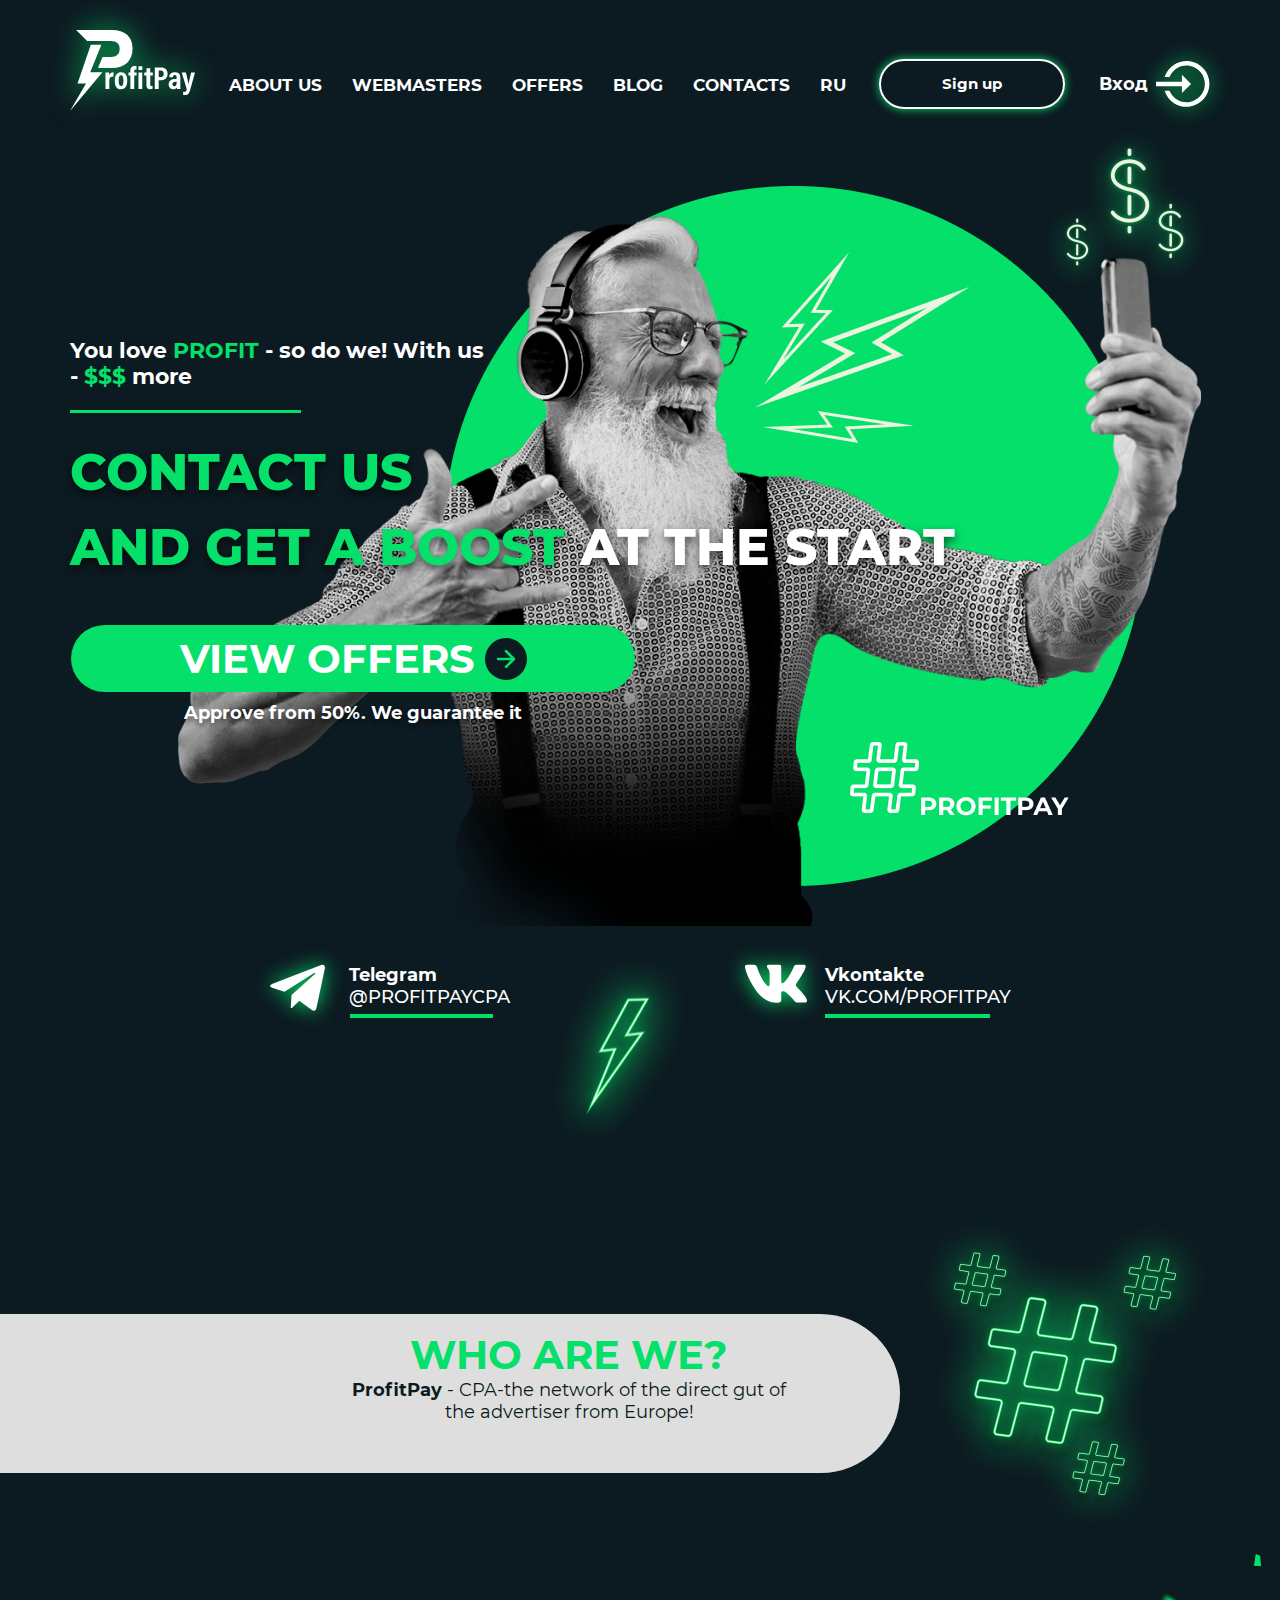
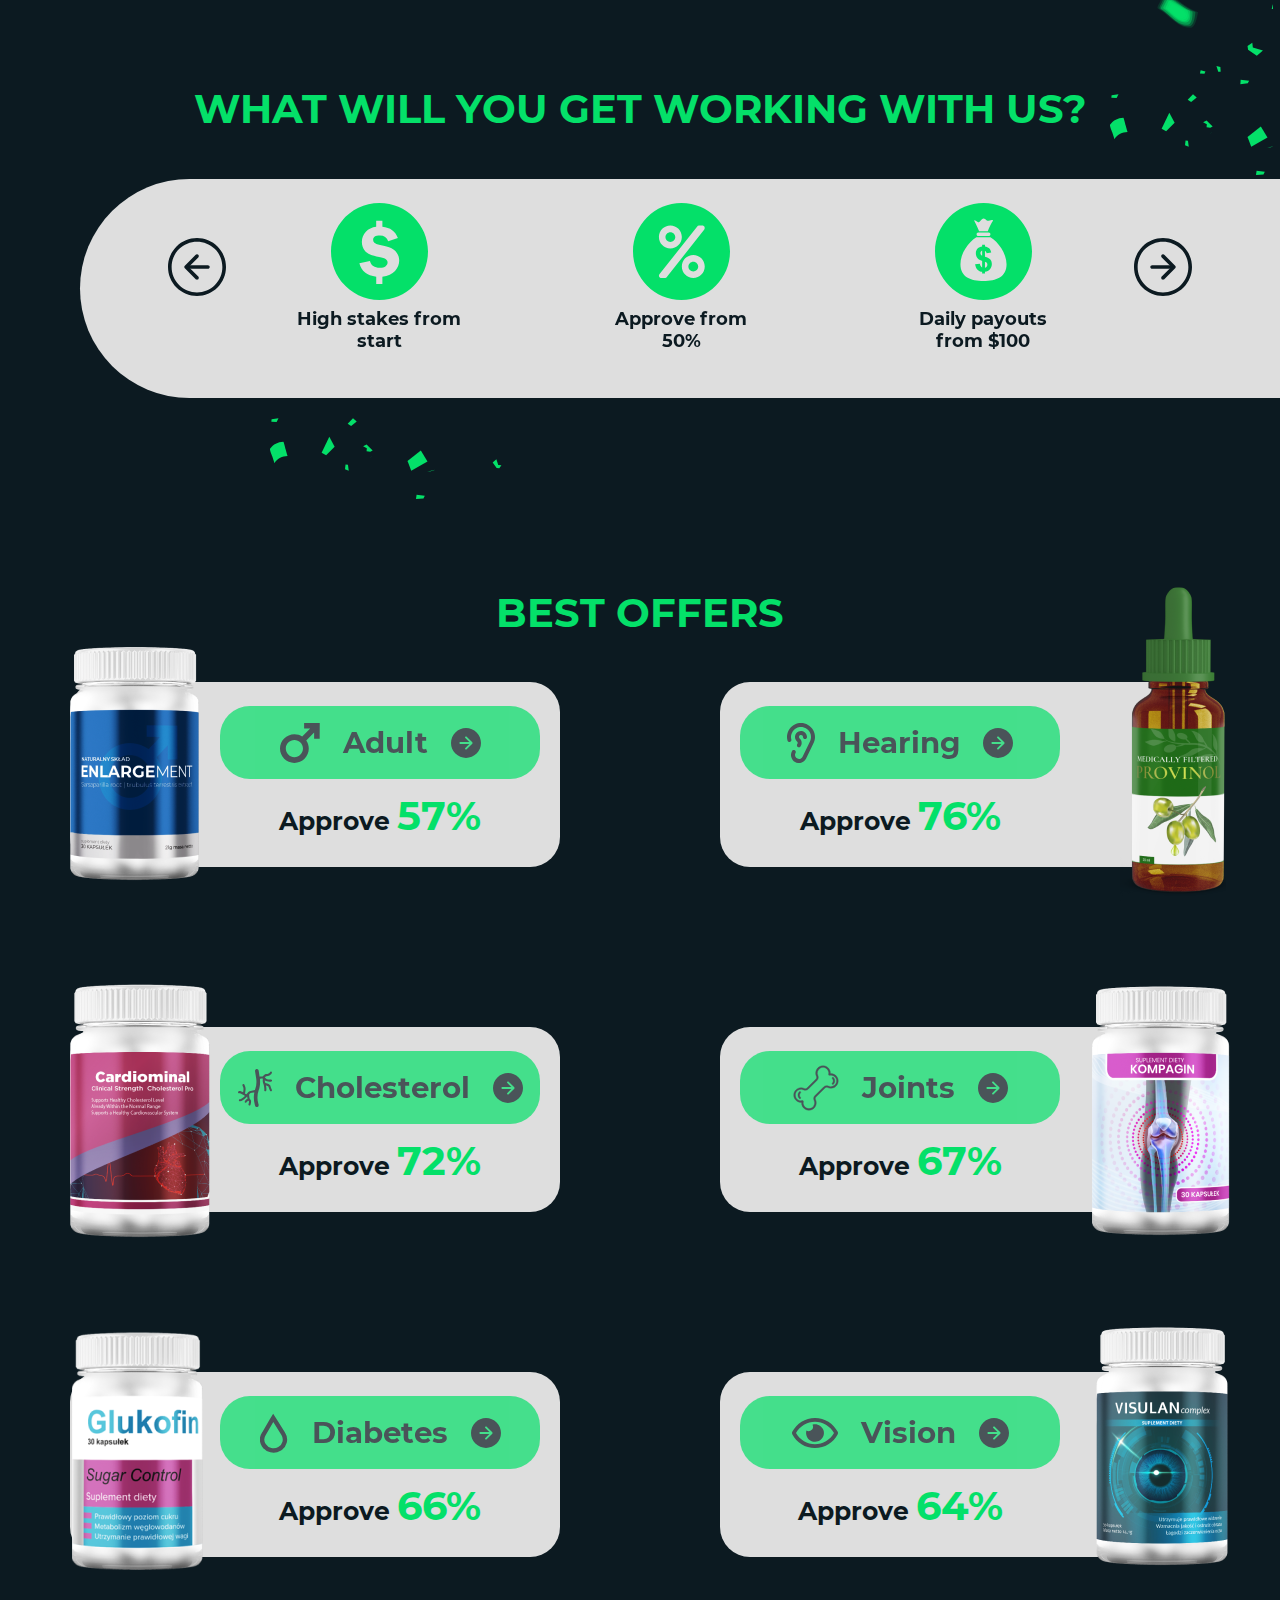
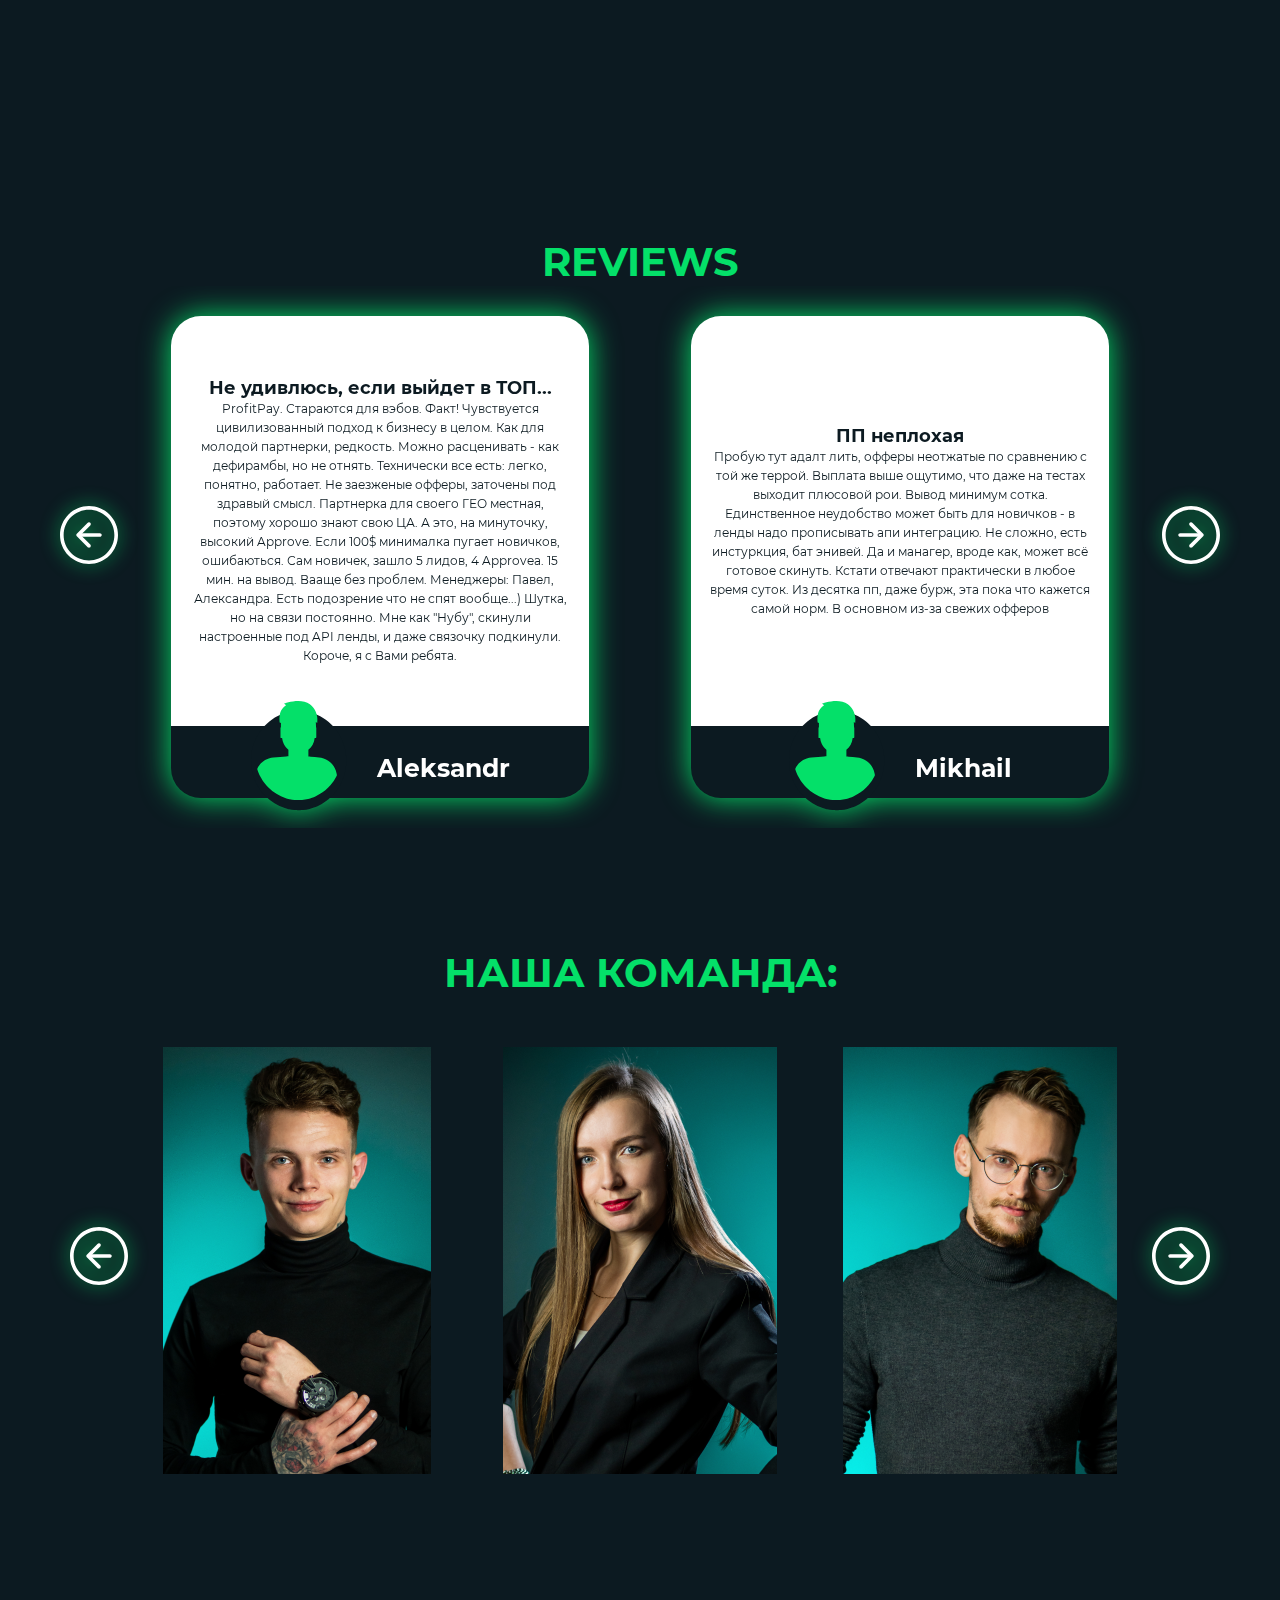
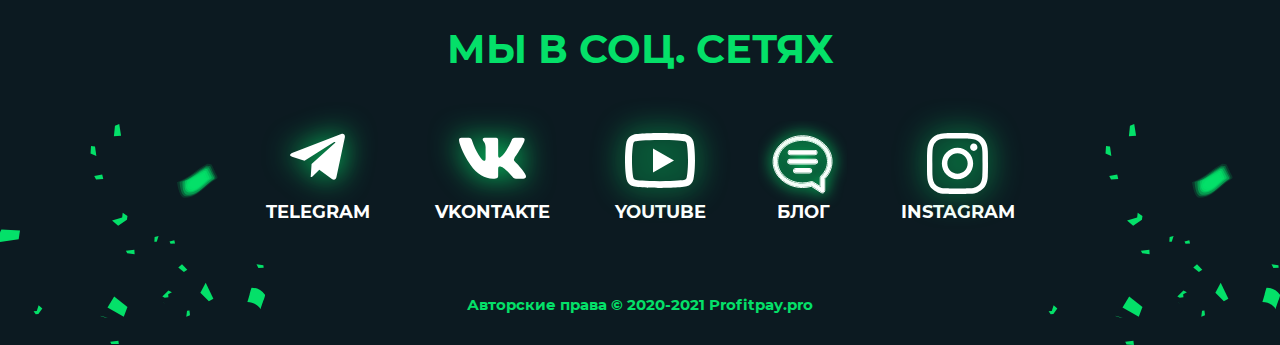
==== commit b655a930: "offers" ====
--- a/en/index.html
+++ b/en/index.html
@@ -375,6 +375,37 @@
 
               <div class="section-offers__offer">
                 <img
+                  src="/image/offer-ear.png"
+                  alt=""
+                  class="section-offers__img section-offers__ear-img"
+                />
+
+                <div class="section-offers__block section-offers__block-even">
+                  <div class="section-offers__btn">
+                    <a
+                      href=""
+                      class="section-offers__offer-link section-offers__offer-info"
+                    >
+                      <span
+                        class="section-offers__icon section-offers__icon-ear"
+                      ></span>
+
+                      <h3 class="section-offers__offer-name">Hearing</h3>
+
+                      <span
+                        class="section-offers__icon section-offers__offer-vector"
+                      ></span>
+                    </a>
+                  </div>
+
+                  <p class="section-offers__offer-info">
+                    Approve <span class="section-heading">76%</span>
+                  </p>
+                </div>
+              </div>
+
+              <div class="section-offers__offer">
+                <img
                   src="/image/offer-cardio.png"
                   alt=""
                   class="section-offers__img section-offers__cardio-img"
@@ -404,6 +435,35 @@
 
               <div class="section-offers__offer">
                 <img
+                  src="/image/offer-bone.png"
+                  alt=""
+                  class="section-offers__img section-offers__bone-img"
+                />
+
+                <div class="section-offers__block section-offers__block-even">
+                  <div class="section-offers__btn">
+                    <a
+                      href=""
+                      class="section-offers__offer-link section-offers__offer-info"
+                    >
+                      <span
+                        class="section-offers__icon section-offers__icon-bone"
+                      ></span>
+                      <h3 class="section-offers__offer-name">Joints</h3>
+                      <span
+                        class="section-offers__icon section-offers__offer-vector"
+                      ></span>
+                    </a>
+                  </div>
+
+                  <p class="section-offers__offer-info">
+                    Approve <span class="section-heading">67%</span>
+                  </p>
+                </div>
+              </div>
+
+              <div class="section-offers__offer">
+                <img
                   src="/image/offer-blood.png"
                   alt=""
                   class="section-offers__img section-offers__blood-img"
@@ -427,66 +487,6 @@
 
                   <p class="section-offers__offer-info">
                     Approve <span class="section-heading">66%</span>
-                  </p>
-                </div>
-              </div>
-
-              <div class="section-offers__offer">
-                <img
-                  src="/image/offer-ear.png"
-                  alt=""
-                  class="section-offers__img section-offers__ear-img"
-                />
-
-                <div class="section-offers__block section-offers__block-even">
-                  <div class="section-offers__btn">
-                    <a
-                      href=""
-                      class="section-offers__offer-link section-offers__offer-info"
-                    >
-                      <span
-                        class="section-offers__icon section-offers__icon-ear"
-                      ></span>
-
-                      <h3 class="section-offers__offer-name">Hearing</h3>
-
-                      <span
-                        class="section-offers__icon section-offers__offer-vector"
-                      ></span>
-                    </a>
-                  </div>
-
-                  <p class="section-offers__offer-info">
-                    Approve <span class="section-heading">76%</span>
-                  </p>
-                </div>
-              </div>
-
-              <div class="section-offers__offer">
-                <img
-                  src="/image/offer-bone.png"
-                  alt=""
-                  class="section-offers__img section-offers__bone-img"
-                />
-
-                <div class="section-offers__block section-offers__block-even">
-                  <div class="section-offers__btn">
-                    <a
-                      href=""
-                      class="section-offers__offer-link section-offers__offer-info"
-                    >
-                      <span
-                        class="section-offers__icon section-offers__icon-bone"
-                      ></span>
-                      <h3 class="section-offers__offer-name">Joints</h3>
-                      <span
-                        class="section-offers__icon section-offers__offer-vector"
-                      ></span>
-                    </a>
-                  </div>
-
-                  <p class="section-offers__offer-info">
-                    Approve <span class="section-heading">67%</span>
                   </p>
                 </div>
               </div>
--- a/css/media.css
+++ b/css/media.css
@@ -563,7 +563,132 @@
     line-height: 18px;
   }
 
+  .section-offers {
+    margin-bottom: 70px;
+  }
+
+  .section-offers__offers-list {
+    max-width: 610px;
+    margin: 0 auto;
+  }
+
+  .section-offers__block {
+    width: 276px;
+    min-height: 105px;
+    border-radius: 30px;
+  }
+
+  .section-offers__block-odd,
+  .section-offers__block-even {
+    padding: 13px 20px 13px 80px;
+  }
+
   .section-offers__offer:not(:last-child) {
+    margin-bottom: 60px;
+  }
+
+  .section-offers__offer-info {
+    font-size: 14px;
+    line-height: 17px;
+  }
+
+  .section-offers__offer-link {
+    margin-bottom: 8px;
+    width: 100%;
+    min-height: 41px;
+    opacity: 1;
+  }
+
+  .section-offers__offer-name {
+    margin-right: 11px;
+    margin-left: 11px;
+    font-size: 14px;
+    line-height: 17px;
+  }
+
+  .section-offers__adult-img {
+    width: auto;
+    height: 134px;
+    transform: translateY(-10px);
+  }
+
+  .section-offers__ear-img {
+    width: auto;
+    height: 185px;
+    transform: translate(-10px, -50px);
+  }
+
+  .section-offers__cardio-img {
+    width: auto;
+    height: 167px;
+    transform: translateY(-30px);
+  }
+
+  .section-offers__bone-img {
+    width: auto;
+    height: 155px;
+    transform: translate(-18px, -30px);
+  }
+
+  .section-offers__blood-img {
+    width: auto;
+    height: 143px;
+    transform: translateY(-20px);
+  }
+
+  .section-offers__eye-img {
+    width: auto;
+    height: 152px;
+    transform: translate(-40px, -30px);
+  }
+
+  .section-offers__offer-vector {
+    width: 17px;
+    height: 17px;
+  }
+
+  .section-offers__icon-adult {
+    width: 23px;
+    height: 23px;
+  }
+
+  .section-offers__icon-ear {
+    width: 15px;
+    height: 22px;
+  }
+
+  .section-offers__icon-cardio {
+    width: 19px;
+    height: 21px;
+  }
+
+  .section-offers__icon-bone {
+    width: 25px;
+    height: 25px;
+  }
+
+  .section-offers__icon-blood {
+    width: 14px;
+    height: 25px;
+  }
+
+  .section-offers__icon-eye {
+    width: 25px;
+    height: 16px;
+  }
+
+  .section-offers__offer:hover,
+  .section-offers__offer:focus {
+    transform: none;
+    filter: none;
+  }
+  
+  .section-offers__offer:active {
+    transform: none;
+  }
+
+
+  /* .section-offers__offer:not(:last-child) {
     margin-bottom: 90px;
   }
 
@@ -679,7 +804,7 @@
   
   .section-offers__offer:active {
     transform: none;
-  }
+  } */
 
   .footer__heading {
     margin-bottom: 40px;
@@ -1122,7 +1247,132 @@
     outline: none;
   }
 
-  .section-offers__heading {
+  .section-offers {
+    margin-bottom: 60px;
+  }
+
+  .section-offers__offers-list {
+    max-width: 290px;
+    margin: 0 auto;
+  }
+
+  .section-offers__block {
+    width: 276px;
+    min-height: 105px;
+    border-radius: 30px;
+  }
+
+  .section-offers__block-odd,
+  .section-offers__block-even {
+    padding: 13px 20px 13px 80px;
+  }
+
+  .section-offers__offer:not(:last-child) {
+    margin-bottom: 60px;
+  }
+
+  .section-offers__offer-info {
+    font-size: 14px;
+    line-height: 17px;
+  }
+
+  .section-offers__offer-link {
+    margin-bottom: 8px;
+    width: 100%;
+    min-height: 41px;
+    opacity: 1;
+  }
+
+  .section-offers__offer-name {
+    margin-right: 11px;
+    margin-left: 11px;
+    font-size: 14px;
+    line-height: 17px;
+  }
+
+  .section-offers__adult-img {
+    width: auto;
+    height: 134px;
+    transform: translateY(-10px);
+  }
+
+  .section-offers__ear-img {
+    width: auto;
+    height: 185px;
+    transform: translate(-10px, -50px);
+  }
+
+  .section-offers__cardio-img {
+    width: auto;
+    height: 167px;
+    transform: translateY(-30px);
+  }
+
+  .section-offers__bone-img {
+    width: auto;
+    height: 155px;
+    transform: translate(-18px, -30px);
+  }
+
+  .section-offers__blood-img {
+    width: auto;
+    height: 143px;
+    transform: translateY(-20px);
+  }
+
+  .section-offers__eye-img {
+    width: auto;
+    height: 152px;
+    transform: translate(-40px, -30px);
+  }
+
+  .section-offers__offer-vector {
+    width: 17px;
+    height: 17px;
+  }
+
+  .section-offers__icon-adult {
+    width: 23px;
+    height: 23px;
+  }
+
+  .section-offers__icon-ear {
+    width: 15px;
+    height: 22px;
+  }
+
+  .section-offers__icon-cardio {
+    width: 19px;
+    height: 21px;
+  }
+
+  .section-offers__icon-bone {
+    width: 25px;
+    height: 25px;
+  }
+
+  .section-offers__icon-blood {
+    width: 14px;
+    height: 25px;
+  }
+
+  .section-offers__icon-eye {
+    width: 25px;
+    height: 16px;
+  }
+
+  .section-offers__offer:hover,
+  .section-offers__offer:focus {
+    transform: none;
+    filter: none;
+  }
+  
+  .section-offers__offer:active {
+    transform: none;
+  }
+
+
+  /* .section-offers__heading {
     margin-bottom: 55px;
   }
 
@@ -1203,7 +1453,7 @@
   
   .section-offers__offer:active {
     transform: none;
-  }
+  } */
 
   .footer__heading {
     margin-bottom: 40px;
@@ -1845,7 +2095,7 @@
   }
 
   .section-offers__offer:not(:last-child) {
-    margin-bottom: 50px;
+    margin-bottom: 70px;
   }
 
   .section-offers__offers-list {
@@ -2118,7 +2368,7 @@
     line-height: 10px;
   }
 
-  .footer__social-item-inst {
+  .footer__social-item-blog {
     display: none;
   }
 
@@ -2142,10 +2392,9 @@
     height: 25px;
   }
 
-  .footer__icon-blog {
-    width: 27px;
-    height: 26px;
-    transform: scale(1.5);
+  .footer__icon-inst {
+    width: 25px;
+    height: 25px;
   }
 
   .footer__copyright {
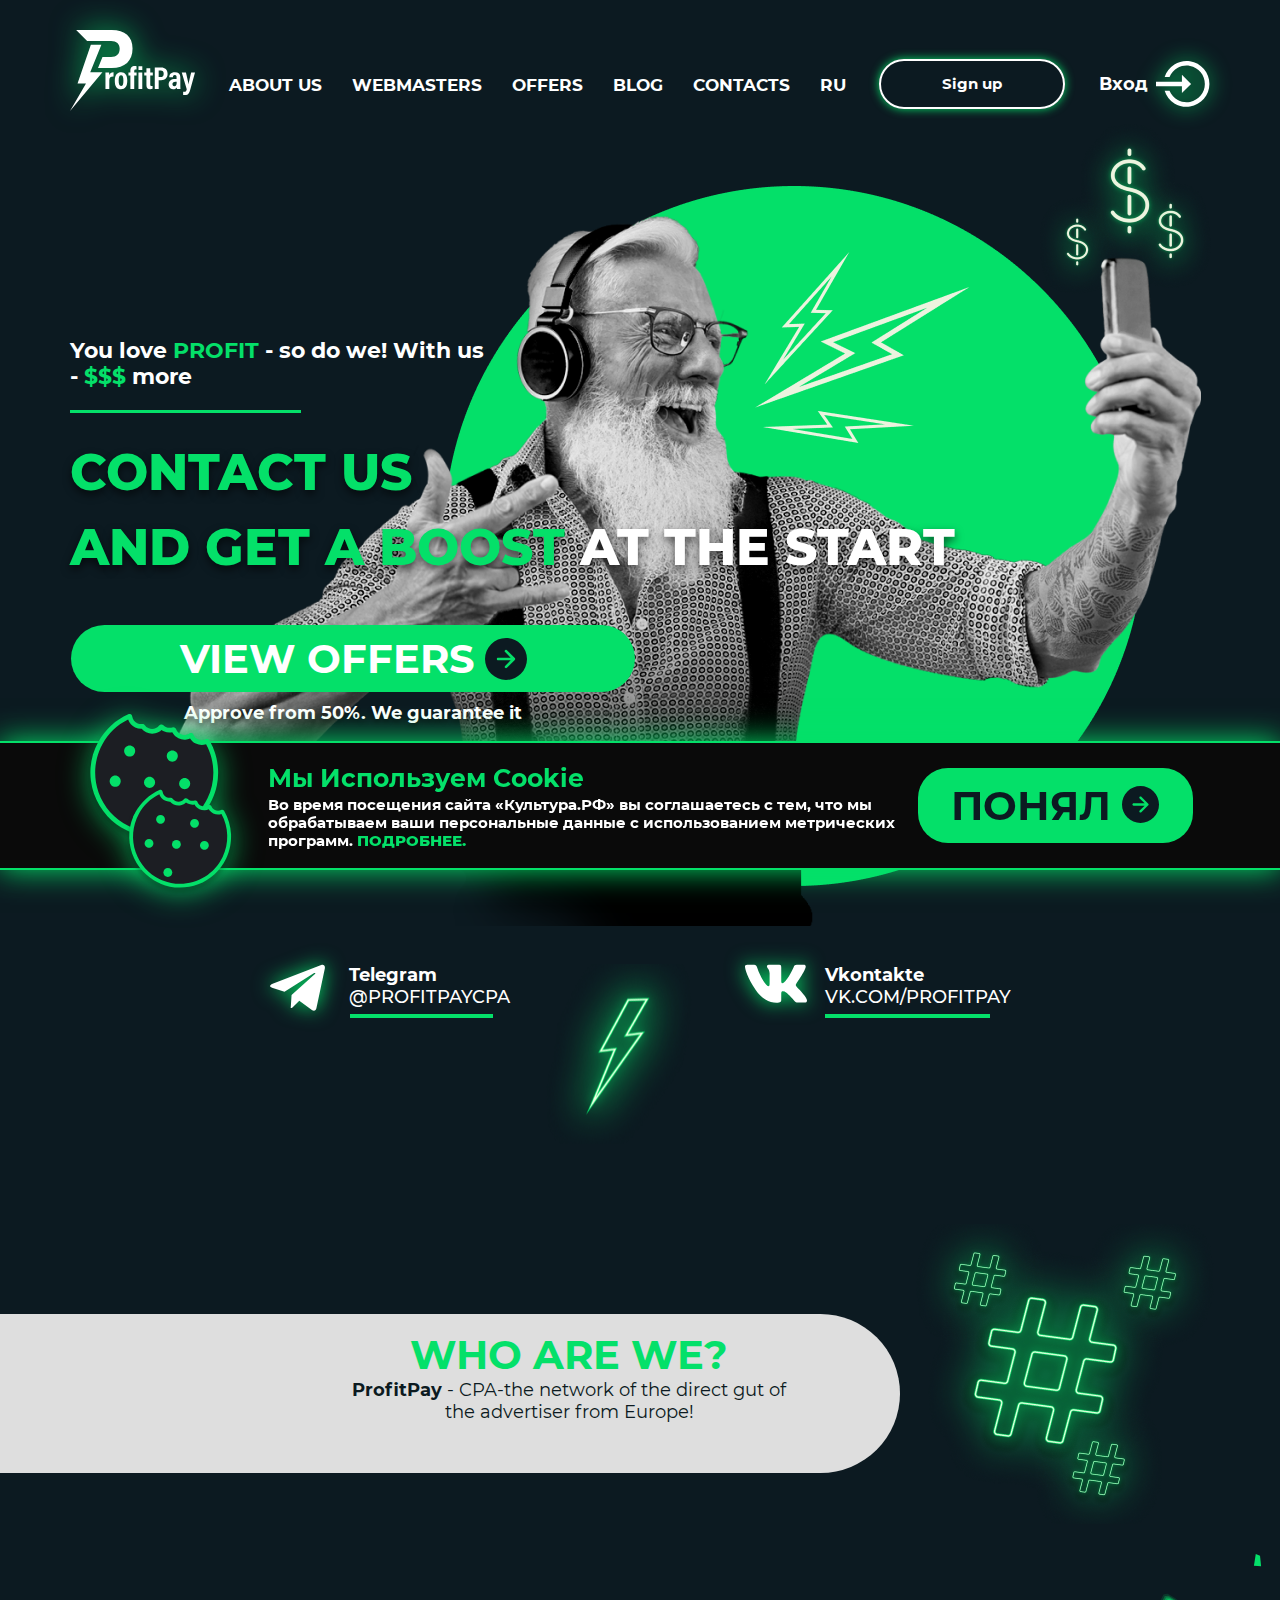
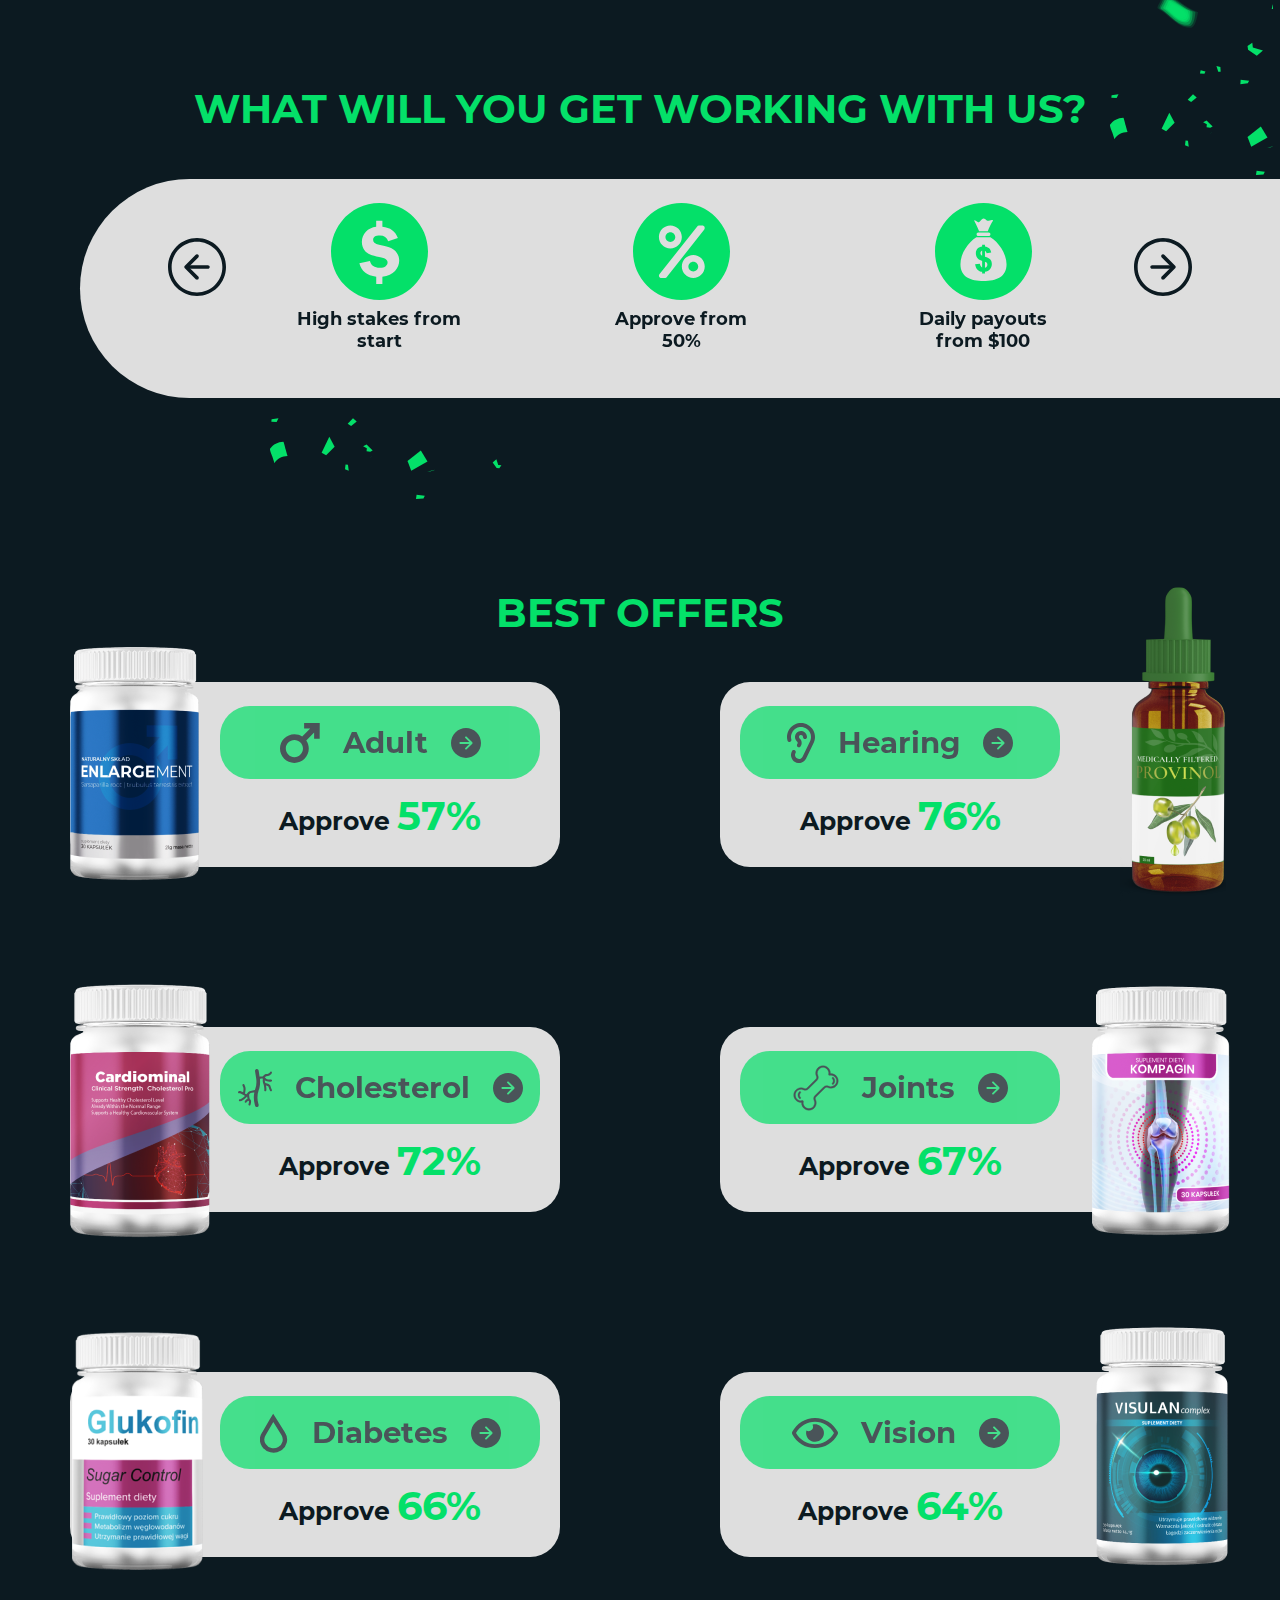
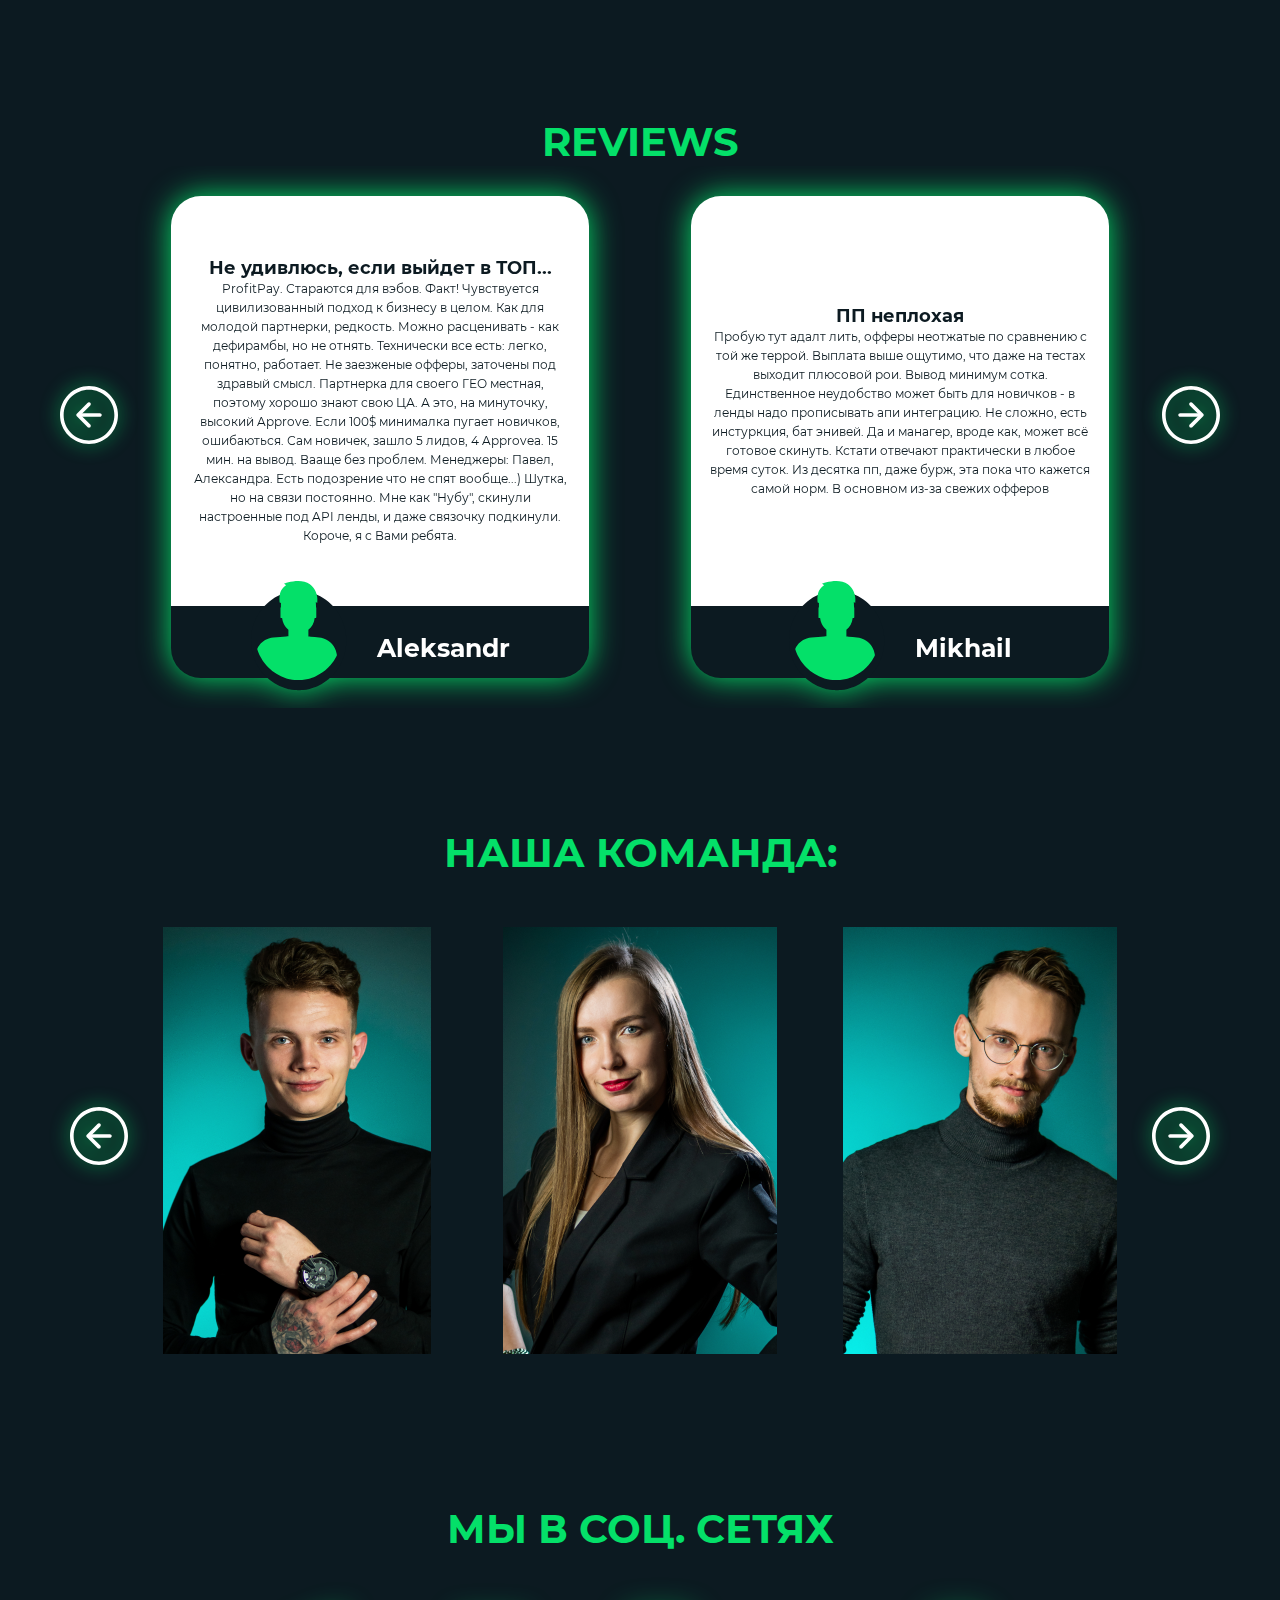
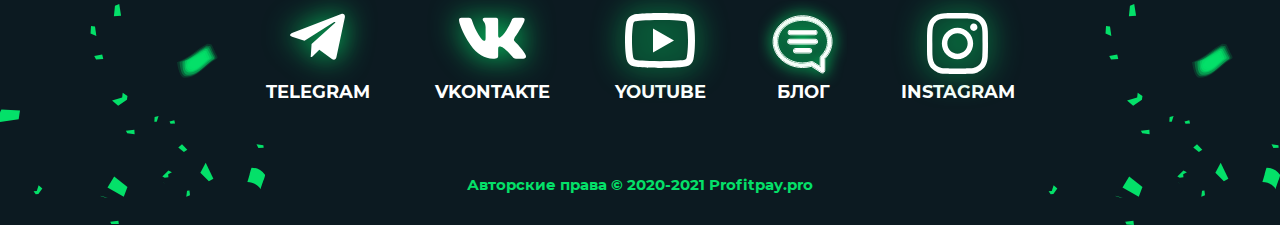
==== commit 61968bde: "team-vector and offers-margin" ====
--- a/en/index.html
+++ b/en/index.html
@@ -701,8 +701,8 @@
             class="section-team__person section-team__person1 person1_detailed"
           >
             <div class="section-team__name-info">
-              <span class="section-team__name">Павел</span>
-              <span class="section-team__vector"></span>
+              <span class="section-team__name">Pavel</span>
+              <span class="section-team__vector section-team__vector-1-en"></span>
             </div>
 
             <div class="section-team__photo">
@@ -710,12 +710,9 @@
             </div>
 
             <div class="section-team__about">
-              <p><strong>Аффилиэйт-менеджер Profit Pay</strong></p>
+              <p><strong>Profit Pay Affiliate Manager</strong></p>
               <p>
-                Развиваю сеть с технической части. Если вам нужен определенный
-                преленд с формой, либо нужна интеграция - это ко мне. Также
-                помогаю начинающим вебам советом как и на что лить. В прошлом
-                арбитражил в FB и Google.
+                I develop the network from the technical part. If you need a specific prelend with a form or need an integration - call me. I also help novice web users with advice on how and what to start with. In the past, I worked with FB and Google.
               </p>
             </div>
           </div>
@@ -725,8 +722,8 @@
             class="section-team__person section-team__person2 person2_detailed"
           >
             <div class="section-team__name-info">
-              <span class="section-team__name">Александра</span>
-              <span class="section-team__vector"></span>
+              <span class="section-team__name">Aleksandra</span>
+              <span class="section-team__vector section-team__vector-2-en"></span>
             </div>
 
             <div class="section-team__photo">
@@ -734,14 +731,9 @@
             </div>
 
             <div class="section-team__about">
-              <p><strong>Аффилиэйт-менеджер Profit Pay</strong></p>
+              <p><strong>Profit Pay Affiliate Manager</strong></p>
               <p>
-                Подберу идеальную связку, которая принесет вам профит. Прослежу,
-                чтобы вы вовремя получили выплату на свой кошелек. Пристально
-                слежу за работой колл-центр, чтобы аппрув вас радовал. А еще
-                огромный мотиватор для нашей команды - со мной ProfitPay скоро
-                станет топовой ПП по нутре. Ищете вкусный оффер с высоким
-                Approveом? Пишите мне!
+                I find the perfect package for you that will bring you good profit. I will make sure that you receive your money on time. I closely follow the work of the call center so that you can be satisfied with the profits. And also a huge motivation for our team - ProfitPay for me will become the best PP soon. Are you looking for a tasty, highly appreciated offer? E-mail me!
               </p>
             </div>
           </div>
@@ -750,8 +742,8 @@
             class="section-team__person section-team__person3 person3_detailed"
           >
             <div class="section-team__name-info">
-              <span class="section-team__name">Кароль</span>
-              <span class="section-team__vector"></span>
+              <span class="section-team__name">Karol</span>
+              <span class="section-team__vector section-team__vector-3-en"></span>
             </div>
 
             <div class="section-team__photo">
@@ -759,14 +751,9 @@
             </div>
 
             <div class="section-team__about">
-              <p><strong>Графический дизайнер Profit Pay</strong></p>
+              <p><strong>Graphic designer of ProfitPay</strong></p>
               <p>
-                Генерирую творческие идеи и реализую их в своих проектах. Я
-                стараюсь создавать современный, стильный и структурированный
-                визуал для Profit Pay. Разработка всех иллюстраций, дизайна
-                постов и лэндов в этом проекте лежит на мне. Ежедневно в моей
-                голове появляется миллион новых идей для улучшения нашей сети.
-                Эти идеи скоро можно будет увидеть на сайте Profit Pay.
+                I create creative visions that I reflect in my graphic designs. From the very beginning, I take care of the modern and consistent appearance of the entire PP network. All graphics, posts or landing pages that you see in our network are mine. I have millions of creative ideas in my head everyday, which I hope, you will see in our ProfitPay network soon.
               </p>
             </div>
           </div>
@@ -775,8 +762,8 @@
             class="section-team__person section-team__person4 person4_detailed"
           >
             <div class="section-team__name-info">
-              <span class="section-team__name">Габриела</span>
-              <span class="section-team__vector"></span>
+              <span class="section-team__name">Gabrysia</span>
+              <span class="section-team__vector section-team__vector-4-en"></span>
             </div>
 
             <div class="section-team__photo">
@@ -784,15 +771,9 @@
             </div>
 
             <div class="section-team__about">
-              <p><strong>Копирайтер Profit Pay</strong></p>
+              <p><strong>Copywriter ProfitPay</strong></p>
               <p>
-                У меня необычный взгляд на вещи и события, которые происходят в
-                мире. Это можно увидеть, ознакомившись с моими статьями. Я люблю
-                писать тексты, а работа в Profit Pay дает мне возможность
-                совершенствовать эти навыки и делиться своими взглядами на этот
-                мир. Я надеюсь, вам понравятся наши статьи, и вы найдете в них
-                что-то полезное. Если же после прочтения у вас останутся вопросы
-                - пишите мне, и мы это обсудим.
+                I have a very crazy view of the world around me. I think it can be seen from the texts that I am writing. I love doing it, and writing content on ProfitPay is a real honor. I hope that you really like what you are reading. If you do not – let me know and I will start over.
               </p>
             </div>
           </div>
@@ -801,8 +782,8 @@
             class="section-team__person section-team__person5 person5_detailed"
           >
             <div class="section-team__name-info">
-              <span class="section-team__name">Томаш</span>
-              <span class="section-team__vector"></span>
+              <span class="section-team__name">Tomek</span>
+              <span class="section-team__vector section-team__vector-5-en"></span>
             </div>
 
             <div class="section-team__photo">
@@ -810,14 +791,9 @@
             </div>
 
             <div class="section-team__about">
-              <p><strong>Frontend-разработчик Profit Pay</strong></p>
+              <p><strong>Front-end developer of ProfitPay</strong></p>
               <p>
-                Я ответственно и с наслаждением отношусь к своей работе.
-                Ежедневно я создаю и поддерживаю сайты, а также подключаю офферы
-                к CRM. Я не люблю стоять на месте. Постоянное развитие - мое
-                второе имя. В свободное я совершенствую свои профессиональные
-                навыки, читаю научную фантастику и бью противников в League of
-                Legends.
+                I definitely combine my work with passion. I deal with creating, supporting websites and combining offers with CRM on a daily basis. I don't like standing still - personal development is my second name. In my free time, I deepen my Front-end skills, read Sci-Fi books and beat opponents in LOL game.
               </p>
             </div>
           </div>
@@ -826,8 +802,8 @@
             class="section-team__person section-team__person6 person6_detailed"
           >
             <div class="section-team__name-info">
-              <span class="section-team__name">Магдалена</span>
-              <span class="section-team__vector"></span>
+              <span class="section-team__name">Magda</span>
+              <span class="section-team__vector section-team__vector-6-en"></span>
             </div>
 
             <div class="section-team__photo">
@@ -835,13 +811,9 @@
             </div>
 
             <div class="section-team__about">
-              <p><strong>Старший копирайтер Profit Pay</strong></p>
+              <p><strong>Senior Copywriter of Profitpay</strong></p>
               <p>
-                Моя основная задача - создание контента для лэндингов. Я работаю
-                в команде с графическим дизайнером и программистом. Я слежу за
-                тем, чтобы наши страницы выглядели визуально и стилистически
-                правильно. У меня получится найти любые ошибки, даже самые
-                маленькие.
+                Creating landing page content is my main task. My work is also based on cooperation with a graphic designer and programmer. I make sure that our pages are stylistically and visually correct. I will find every - even the smallest mistake and nothing can be hidden from me.
               </p>
             </div>
           </div>
--- a/css/style.css
+++ b/css/style.css
@@ -604,15 +604,15 @@
 /* Cookie */
 
 .section-cookie {
-  position: absolute;
+  position: fixed;
+  bottom: 30px;
   border-top: 2px solid var(--green-color);
   border-bottom: 2px solid var(--green-color);
   box-shadow: 0px 0px 29px #04e069;
   width: 100%;
   min-height: 100px;
   background-color: #0a0a0a;
-  transform: translateY(700px);
-  display: none;
+  z-index: 5;
 }
 
 .section-cookie__container {
@@ -818,10 +818,6 @@
 }
 
 /* Section offers */
-
-.section-offers {
-  margin-bottom: 120px;
-}
 
 .section-offers__heading {
   margin-bottom: 45px;
@@ -1175,8 +1171,18 @@
   filter: drop-shadow(0px 0px 45px var(--green-color));
 }
 
-.section-team__photo {
-  /* flex: 0 0 23.5%; */
+.section-team__vector-2,
+.section-team__vector-2-en {
+  transform: translateX(64px);
+}
+
+.section-team__vector-4,
+.section-team__vector-4-en {
+  transform: translateX(22px);
+}
+
+.section-team__vector-6 {
+  transform: translateX(50px);
 }
 
 .section-team__about {
--- a/css/media.css
+++ b/css/media.css
@@ -214,6 +214,7 @@
   .section-offers__offer-link {
     margin-bottom: 10px;
     min-height: 50px;
+    opacity: 1;
   }
 
   .section-offers__offer-name {
@@ -346,7 +347,6 @@
 
   .section-cookie {
     min-height: 120px;
-    transform: translateY(450px);
   }
 
   .section-cookie__container {
@@ -564,7 +564,7 @@
   }
 
   .section-offers {
-    margin-bottom: 70px;
+    margin-bottom: 40px;
   }
 
   .section-offers__offers-list {
@@ -687,125 +687,6 @@
     transform: none;
   }
 
-
-  /* .section-offers__offer:not(:last-child) {
-    margin-bottom: 90px;
-  }
-
-  .section-offers__offers-list-2 {
-    justify-content: flex-end;
-  }
-
-  .section-offers__block {
-    width: 350px;
-    min-height: 130px;
-    border-radius: 30px;
-  }
-
-  .section-offers__block-odd {
-    padding: 15px 15px 15px 120px;
-  }
-
-  .section-offers__block-even {
-    padding: 15px 120px 15px 15px;
-  }
-
-  .section-offers__offer-info {
-    font-size: 15px;
-    line-height: 22px;
-  }
-
-  .section-offers__offer-link {
-    margin-bottom: 10px;
-    min-height: 50px;
-  }
-
-  .section-offers__offer-name {
-    margin-right: 15px;
-    margin-left: 15px;
-  }
-
-  .section-offers__adult-img {
-    height: 25%;
-    transform: translateY(-35px);
-  }
-
-  .section-offers__ear-img {
-    height: 30%;
-    transform: translate(300px, -85px);
-  }
-
-  .section-offers__cardio-img {
-    height: 30%;
-    transform: translateY(-60px);
-  }
-
-  .section-offers__bone-img {
-    height: 25%;
-    transform: translate(270px, -55px);
-  }
-
-  .section-offers__blood-img {
-    height: 25%;
-    transform: translate(-2px, -35px);
-  }
-
-  .section-offers__eye-img {
-    height: 25%;
-    transform: translate(240px, -50px);
-  }
-
-  .section-offers__offer-vector {
-    width: 24px;
-    height: 24px;
-  }
-
-  .section-offers__icon-adult {
-    width: 30px;
-    height: 30px;
-    background-image: url("/image/adult-img.svg");
-  }
-
-  .section-offers__icon-ear {
-    width: 22px;
-    height: 34px;
-    background-image: url("/image/ear-img.svg");
-  }
-
-  .section-offers__icon-cardio {
-    width: 28px;
-    height: 32px;
-    background-image: url("/image/cardio-img.svg");
-  }
-
-  .section-offers__icon-bone {
-    width: 32px;
-    height: 32px;
-    background-image: url("/image/bone-img.svg");
-  }
-
-  .section-offers__icon-blood {
-    width: 21px;
-    height: 32px;
-    background-image: url("/image/blood-img.svg");
-  }
-
-  .section-offers__icon-eye {
-    width: 36px;
-    height: 20px;
-    background-image: url("/image/eye-img.svg");
-  }
-
-  .section-offers__offer:hover,
-  .section-offers__offer:focus {
-    transform: none;
-    filter: none;
-  }
-  
-  .section-offers__offer:active {
-    transform: none;
-  } */
-
   .footer__heading {
     margin-bottom: 40px;
   }
@@ -953,7 +834,6 @@
 
   .section-cookie {
     min-height: 120px;
-    transform: translateY(300px);
   }
 
   .section-cookie__container {
@@ -1248,7 +1128,7 @@
   }
 
   .section-offers {
-    margin-bottom: 60px;
+    margin-bottom: 80px;
   }
 
   .section-offers__offers-list {
@@ -1370,90 +1250,6 @@
   .section-offers__offer:active {
     transform: none;
   }
-
-
-  /* .section-offers__heading {
-    margin-bottom: 55px;
-  }
-
-  .section-offers__offers-list {
-    flex-direction: column;
-    margin: 0 auto;
-  }
-
-  .section-offers__offer:not(:last-child) {
-    margin-bottom: 80px;
-  }
-
-  .section-offers__block {
-    width: 420px;
-    min-height: 155px;
-    border-radius: 30px;
-    text-align: center;
-    background-color: #dedede;
-  }
-
-  .section-offers__block-odd {
-    padding: 24px 20px 22px 120px;
-  }
-
-  .section-offers__block-even {
-    padding: 24px 120px 22px 20px;
-  }
-
-  .section-offers__offer-info {
-    font-size: 20px;
-    line-height: 30px;
-  }
-
-  .section-offers__offer-link {
-    min-height: 60px;
-  }
-
-  .section-offers__offer-name {
-    margin-right: 15px;
-    margin-left: 15px;
-  }
-
-  .section-offers__adult-img {
-    height: 40%;
-    transform: translateY(-25px);
-  }
-
-  .section-offers__ear-img {
-    height: 50%;
-    transform: translate(345px, -75px);
-  }
-
-  .section-offers__cardio-img {
-    height: 45%;
-    transform: translateY(-40px);
-  }
-
-  .section-offers__bone-img {
-    height: 45%;
-    transform: translate(290px, -40px);
-  }
-
-  .section-offers__blood-img {
-    height: 43%;
-    transform: translate(-2px, -33px);
-  }
-
-  .section-offers__eye-img {
-    height: 45%;
-    transform: translate(263px, -40px);
-  }
-  
-  .section-offers__offer:hover,
-  .section-offers__offer:focus {
-    transform: none;
-    filter: none;
-  }
-  
-  .section-offers__offer:active {
-    transform: none;
-  } */
 
   .footer__heading {
     margin-bottom: 40px;
@@ -1598,10 +1394,6 @@
 @media (max-width: 600px) {
   /* Cookie */
 
-  .section-cookie {
-    transform: translateY(200px);
-  }
-
   .section-cookie__container {
     flex-direction: column;
     padding: 10px 15px;
@@ -1642,6 +1434,7 @@
   /* Modal form */
 
   .modal-form {
+    top: 0;
     padding: 15px;
     width: 300px;
     height: 500px;
@@ -2087,7 +1880,7 @@
   }
 
   .section-offers {
-    margin-bottom: 50px;
+    margin-bottom: 60px;
   }
 
   .section-offers__ul {
@@ -2111,6 +1904,10 @@
     background-color: inherit;
   }
 
+  .section-work__info:hover {
+    box-shadow: none;
+  }
+
   .section-work__desc {
     font-size: 18px;
     line-height: 1.2;
@@ -2230,7 +2027,11 @@
   }
 
   .section-review {
-    margin-bottom: 40px;
+    margin-bottom: 80px;
+  }
+
+  .section-review__heading {
+    margin-bottom: 30px;;
   }
 
   .section-review__vector-left,
@@ -2246,14 +2047,16 @@
     margin: 0 auto;
     padding: 12px;
     width: 100%;
-    min-height: 205px;
+    min-height: 340px;
     height: auto;
     text-align: center;
   }
 
   .section-review__reviews-item {
+    margin: 0 0 20px 0;
     padding: 0;
     width: 100%;
+    filter: none;
   }
 
   .section-review__review-heading {
@@ -2309,10 +2112,6 @@
     margin: 0 auto;
   }
 
-  /* .section-team__person {
-    display: none;
-  } */
-
   .section-team__person {
     width: 100%;
   }
@@ -2326,28 +2125,10 @@
     flex: 0 0 65%;
     display: flex;
     flex-direction: column;
-    top: 80px;
-  }
-
-  .section-team__person-320 {
-    display: flex;
-    justify-content: center;
-    flex-direction: column;
-    margin: 0 auto;
-    padding: 10px;
-    width: 192px;
-    height: 216px;
-    text-align: center;
-    color: #000;
-    background-color: #fff;
-  }
-
-  .section-team__name-320 {
-    margin-bottom: 20px;
-    font-size: 20px;
-    font-weight: 700;
-    line-height: 24px;
-    text-transform: uppercase;
+    height: 240px;
+    font-size: 10px;
+    line-height: 14px;
+    transform: translateY(-25px);
   }
 
   .footer__heading {
